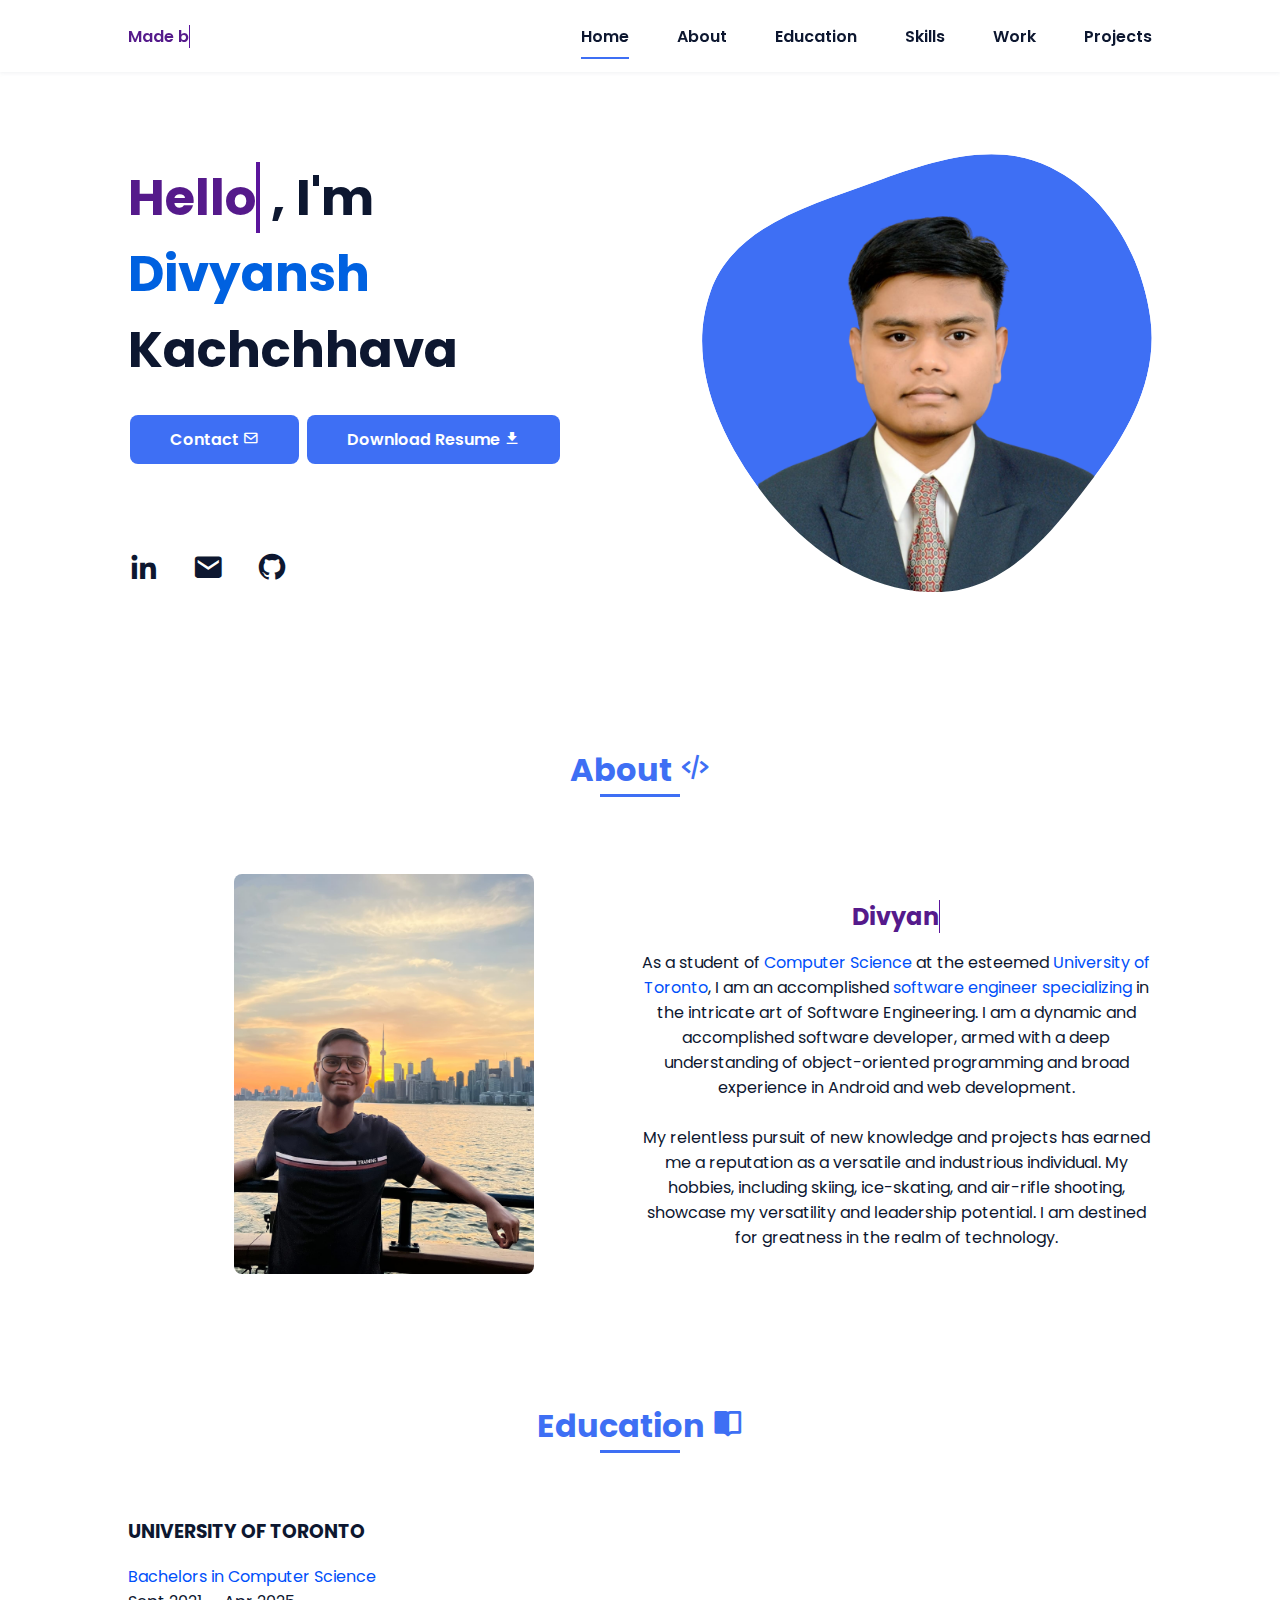
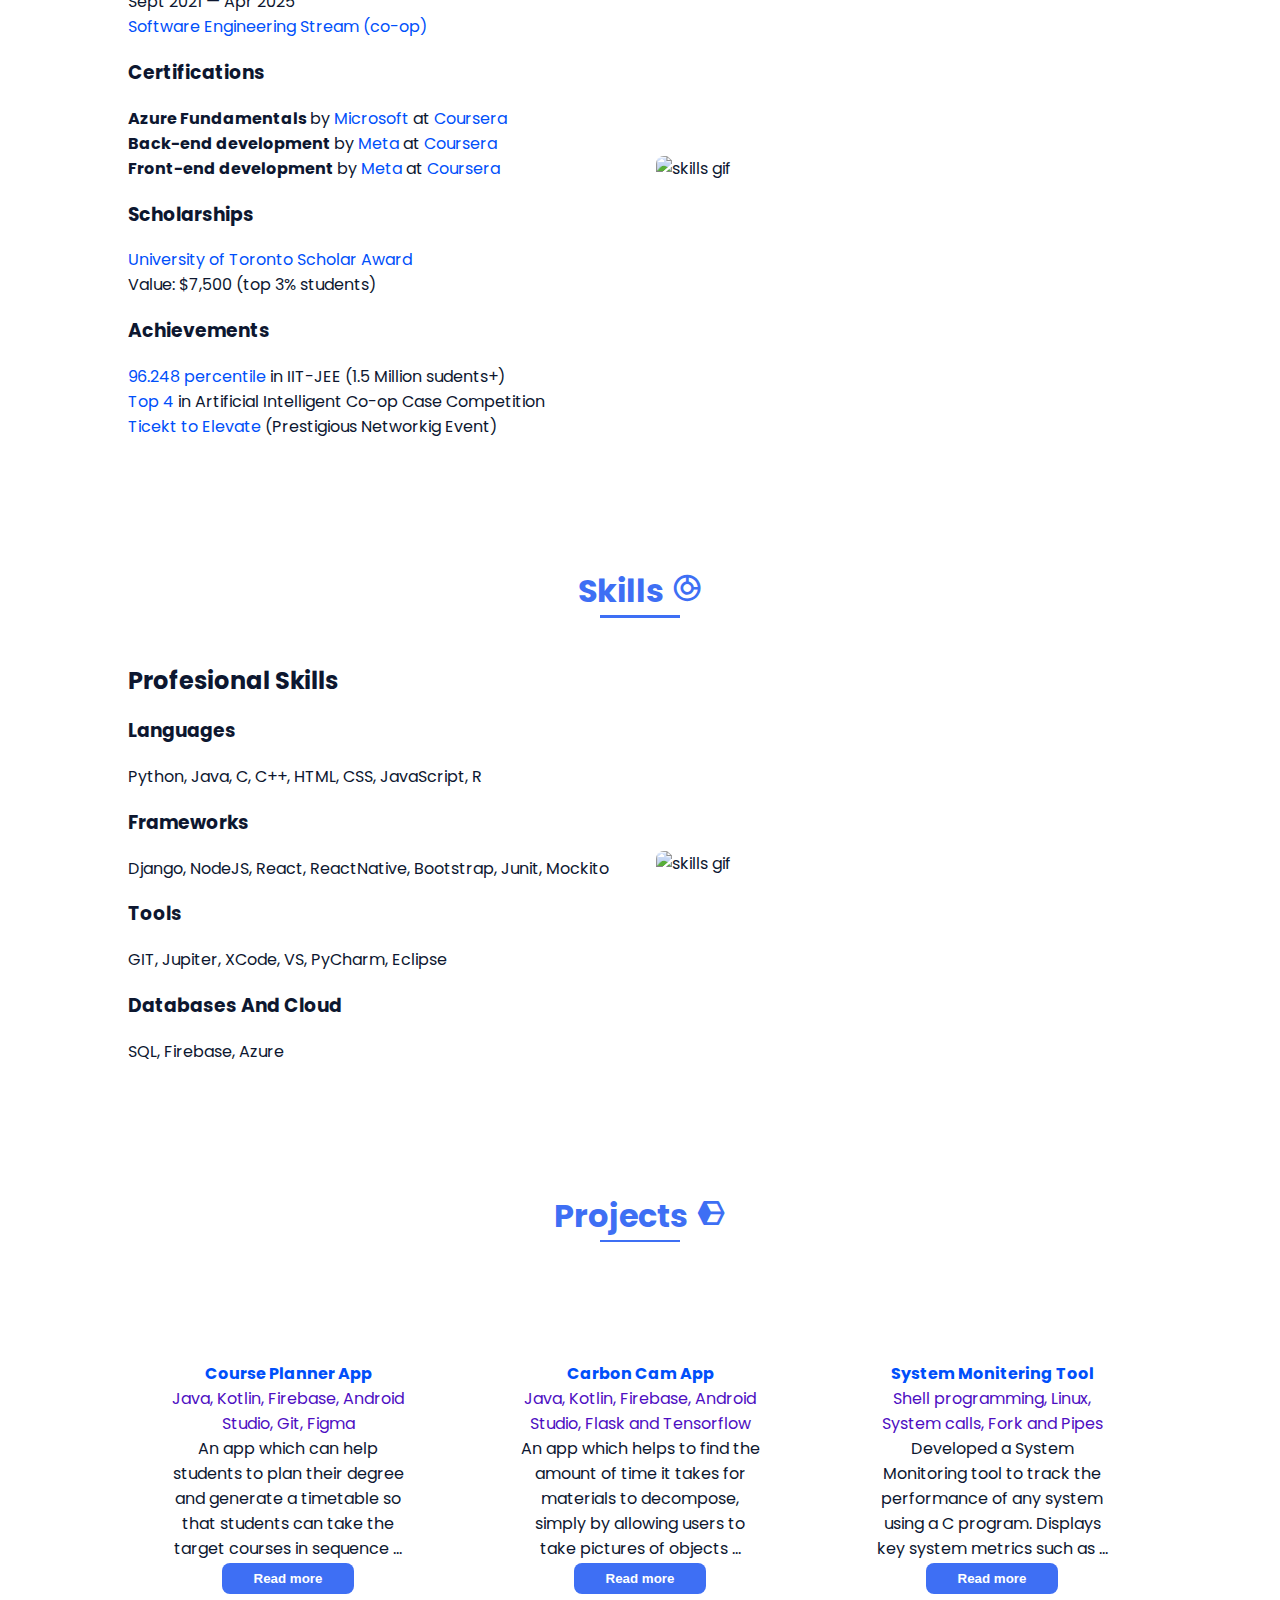
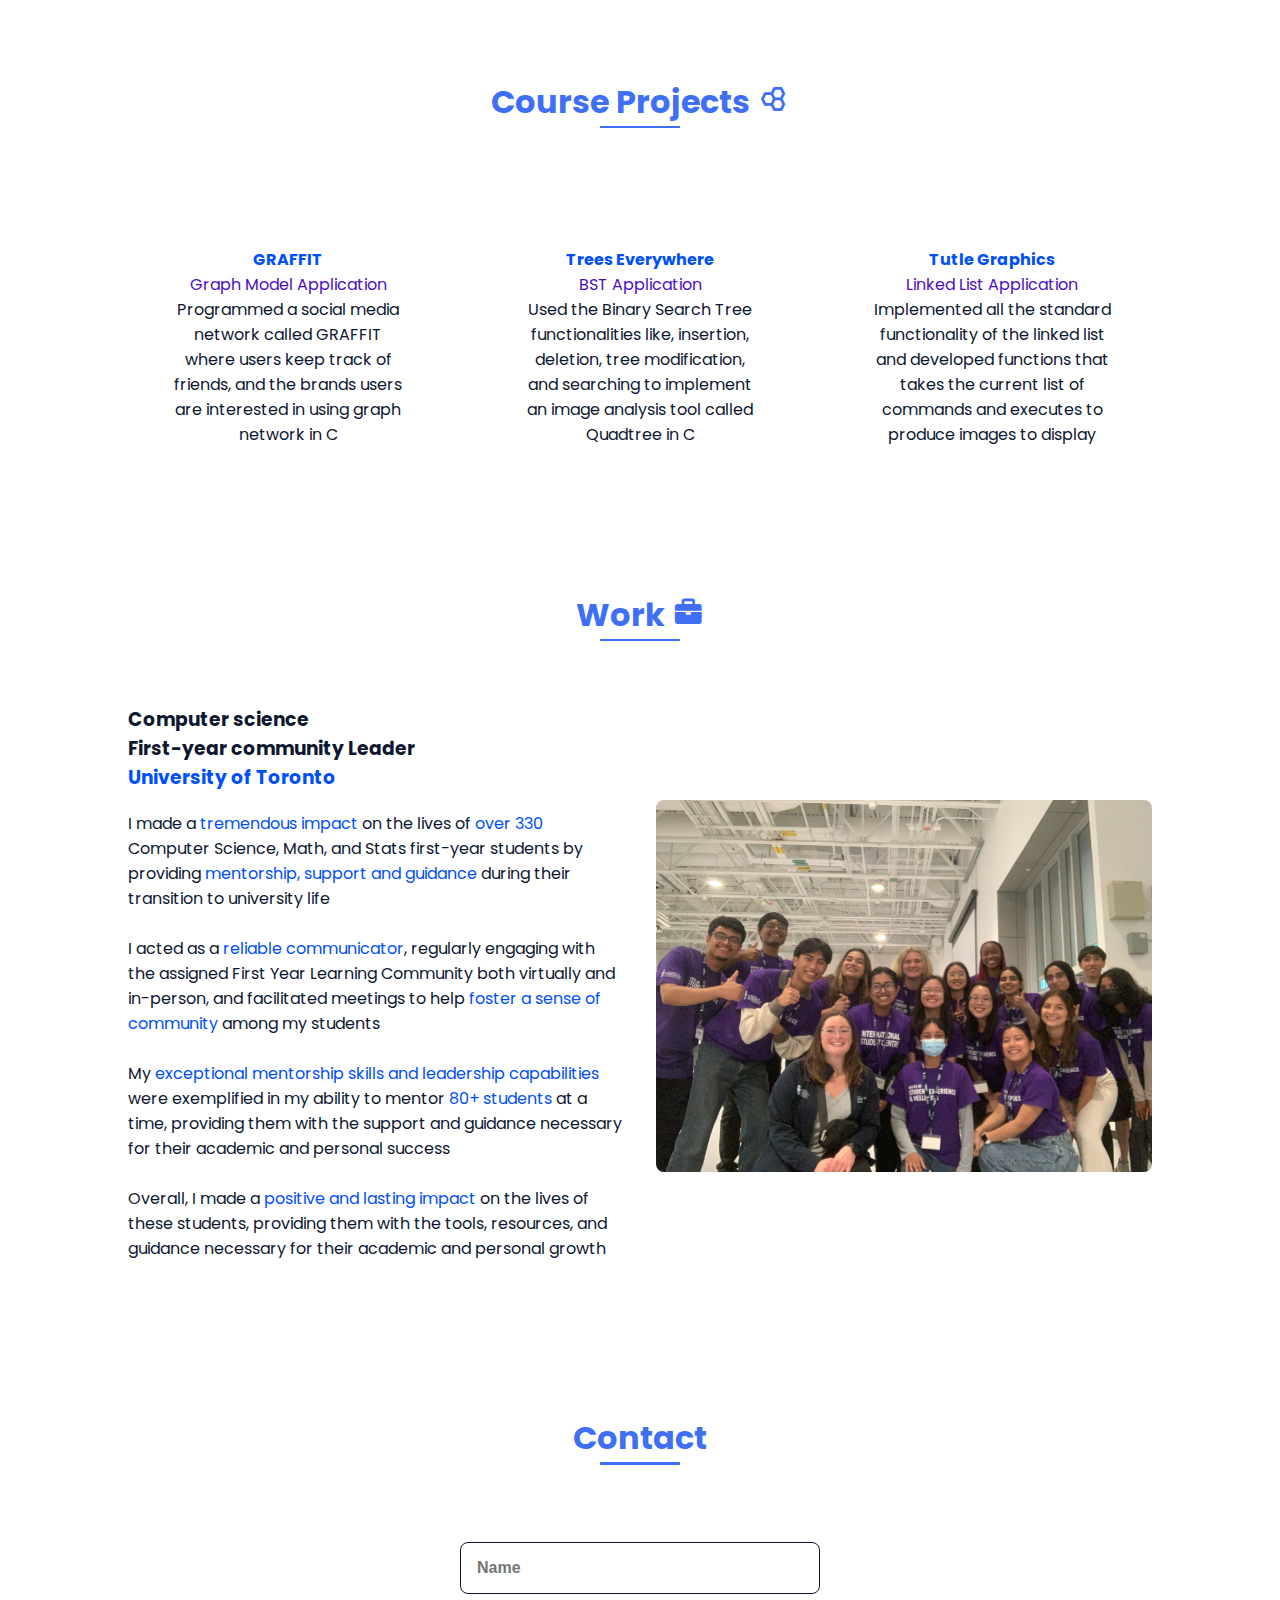
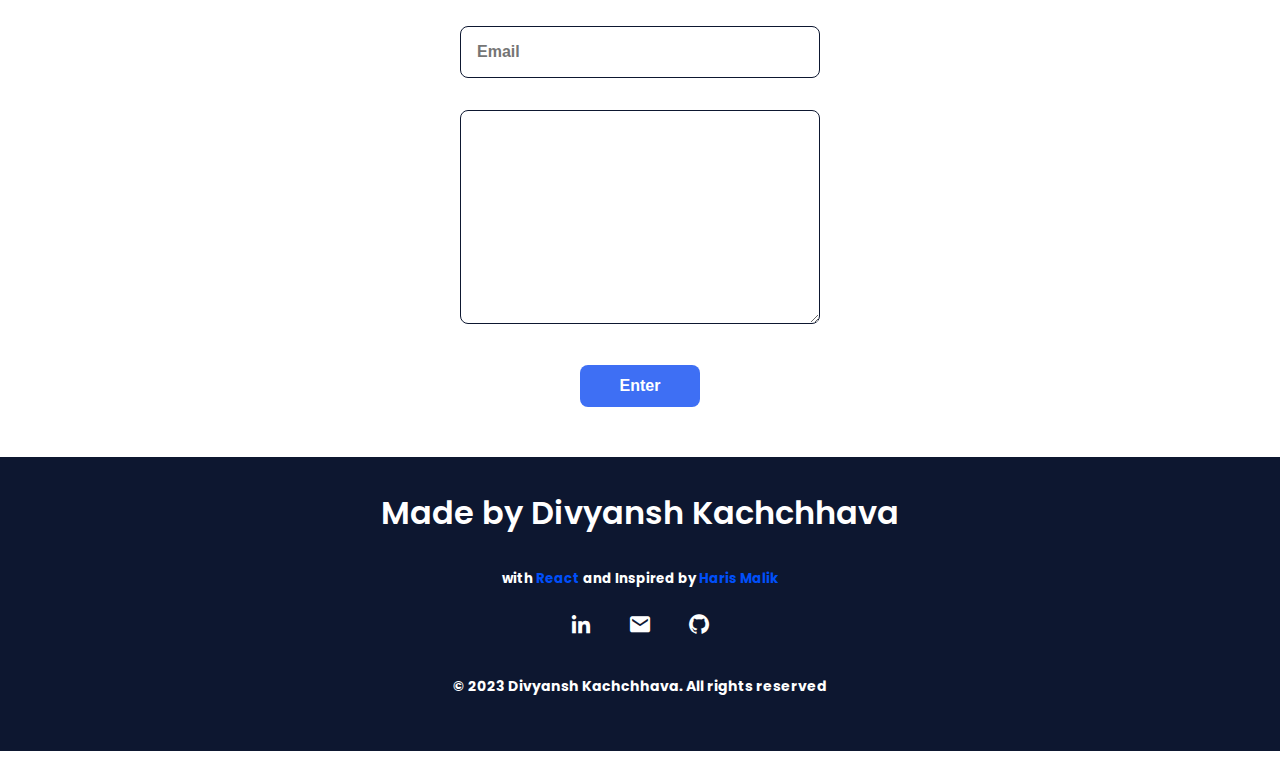
==== index.html @ eb9bba95 "Update index.html" ====
<!DOCTYPE html>
<html lang="en">
    <head>
        <meta charset="UTF-8" />
        <meta http-equiv="X-UA-Compatible" content="IE=edge" />
        <meta name="viewport" content="width=device-width, initial-scale=1.0" />
        <link rel="preconnect" href="https://fonts.googleapis.com" />
        <link rel="preconnect" href="https://fonts.gstatic.com" crossorigin />
        <link
          href="https://fonts.googleapis.com/css2?family=Montserrat:wght@400;500;700&display=swap"
          rel="stylesheet"
        />
        <link
          href="https://fonts.googleapis.com/icon?family=Material+Icons+Outlined"
          rel="stylesheet"
        />
        <link rel="stylesheet" href="styles.css" />
        <meta charset="UTF-8">
        <meta name="viewport" content="width=device-width, initial-scale=1.0">  
<meta name="google-site-verification" content="Zgz1DmTrs1IOOEhE-kTmO4uCo3UQhWrQ1SkuO1Co_4o" />
        <link rel="stylesheet" href="assets/css/styles.css">

        <!-- =====BOX ICONS===== -->
        <link href='https://cdn.jsdelivr.net/npm/boxicons@2.0.5/css/boxicons.min.css' rel='stylesheet'>
<link rel="apple-touch-icon" sizes="180x180" href="apple-touch-icon.png">
<link rel="icon" type="image/png" sizes="32x32" href="favicon-32x32.png">
<link rel="icon" type="image/png" sizes="16x16" href="favicon-16x16.png">
<link rel="manifest" href="site.webmanifest">
        <title>Divyansh Kachchhava</title>
    
    </head>
    <body>
        <!--===== HEADER =====-->
        <!--===== HEADER =====-->
        <header class="l-header">
            <nav class="nav bd-grid">
                
                
                <div>
                    <a href="#" class="nav__logo"><a href="" class="typewrite" data-period="1000" data-type='["Made by Divyansh Kachchhava"]'>    
                        <span class="wrap"></span>
                          </a></a>
                    
                </div>
                
                <div class="nav__menu" id="nav-menu">
                    <ul class="nav__list">
                        <li class="nav__item"><a href="#home" class="nav__link active">Home</a></li>
                        <li class="nav__item"><a href="#about" class="nav__link">About</a></li>
                        <li class="nav__item"><a href="#education" class="nav__link">Education</a></li>
                        <li class="nav__item"><a href="#skills." class="nav__link">Skills</a></li>
                        <li class="nav__item"><a href="#work" class="nav__link">Work</a></li>
                        <li class="nav__item"><a href="#projects" class="nav__link">Projects</a></li>
                        
                    </ul>
                </div>

                <div class="nav__toggle" id="nav-toggle">
                    <i class='bx bx-menu'></i>
                </div>
            </nav>

        </header>

        <main class="l-main">
            <!--===== HOME =====-->
            <section class="home bd-grid" id="home">
                <div class="home__data">
                
                    <h2 class="home__title">
                        
                            <a href="" class="typewrite" data-period="1000" data-type='[ "Hello", "Namaste!", "Bonjour!", "Hola!","Nǐn hǎo!", "Konnichiwa!", "Hallo!","Annyeong!"]'>
                              <span class="wrap"></span>
                            </a>
                           , I'm <span class="home__title-color"><br>Divyansh</span><br>Kachchhava</h2><br>
                           <!-- <h1 class="home__title"><a href="" class="typewrite" data-period="500" data-type='["Software Engineer", "Software Developer", "Front-end Developer", "Back-end Developer", "Full-Stack Engineer"]'>
                            <span class="wrap"></span><br>
                          </a></h1><br> -->
                    <a href="#contact"class="button">Contact <i class='bx bx-envelope'></i></a>
                    <a href="DivyanshKachchhava.pdf" target="_blank"class="button">Download Resume <i class='bx bxs-download'></i></a>

                </div>
                  
                <div class="home__social">
                    <a href="https://www.linkedin.com/in/divyansh-kachchhava-09b265228/" class="home__social-icon"><i class='bx bxl-linkedin'></i></a>
                    <a href="mailto:divyansh.kachchhava@mail.utoronto.ca"class="home__social-icon"><i class='bx bxs-envelope'></i></a>
                    <a href="https://github.com/Divyanshuoft" class="home__social-icon"><i class='bx bxl-github' ></i></a>
                    <!-- <a href="https://github.com/Divyanshuoft" class="home__social-icon"><i class='bx bxl-github' ></i></a> -->
                </div>

                <div class="home__img">
                    <svg class="home__blob" viewBox="0 0 479 467" xmlns="http://www.w3.org/2000/svg" xmlns:xlink="http://www.w3.org/1999/xlink">
                        <mask id="mask0" mask-type="alpha">
                            <path d="M9.19024 145.964C34.0253 76.5814 114.865 54.7299 184.111 29.4823C245.804 6.98884 311.86 -14.9503 370.735 14.143C431.207 44.026 467.948 107.508 477.191 174.311C485.897 237.229 454.931 294.377 416.506 344.954C373.74 401.245 326.068 462.801 255.442 466.189C179.416 469.835 111.552 422.137 65.1576 361.805C17.4835 299.81 -17.1617 219.583 9.19024 145.964Z"/>
                        </mask>
                        <g mask="url(#mask0)">
                            <path d="M9.19024 145.964C34.0253 76.5814 114.865 54.7299 184.111 29.4823C245.804 6.98884 311.86 -14.9503 370.735 14.143C431.207 44.026 467.948 107.508 477.191 174.311C485.897 237.229 454.931 294.377 416.506 344.954C373.74 401.245 326.068 462.801 255.442 466.189C179.416 469.835 111.552 422.137 65.1576 361.805C17.4835 299.81 -17.1617 219.583 9.19024 145.964Z"/>
                            <image class="home__blob-img" x="60" y="20" href="assets/img/prof2.png"/>
                        </g>
                    </svg>
                </div>
            </section>
            <!--===== ABOUT =====-->
            
            <section class="about section " id="about">

                <h2 class="section-title">About <i class='bx bx-code-alt'></i></h2>

                <div class="about__container bd-grid">
                    <div class="about__img">
                        <img src="assets/img/profile_backgorund.jpg" alt="" class="img_new">
                    </div>
                    
                    <div>
                        <!-- <h2 class="about__subtitle"><a href="" class="typewrite" data-period="1000" data-type='[ "print(Divyansh Kachchhava)", "printf("%s", "Divyansh kachchhava");", "System.out.printf("%s", "Divyansh Kachchhava");", "console.log("Divyansh Kachchhava")", "Konnichiwa!", "Hallo!","Annyeong!"]'> -->
                            <h2 class="about__subtitle"><a href="" class="typewrite" data-period="500" data-type='["Divyansh Kachchhava"]'>    
                        <span class="wrap"></span>
                          </a><br></h2>
                        <p class="about__text">As a student of <span class="col">Computer Science </span> at the esteemed <span class="col">University of Toronto</span>, I am an accomplished <span class="col">software engineer specializing</span> in the intricate art of Software Engineering. I am a dynamic and accomplished software developer, armed with a deep understanding of object-oriented programming and broad experience in Android and web development.<br><br> My relentless pursuit of new knowledge and projects has earned me a reputation as a versatile and industrious individual. My hobbies, including skiing, ice-skating, and air-rifle shooting, showcase my versatility and leadership potential. I am destined for greatness in the realm of technology.
                            <!-- Click here to contact me using my contact form. -->
                            </p>           
                    </div>                                   
                </div>
            </section>

            <section class="skills section"  id="education">
                <h2 class="section-title">Education <i class='bx bxs-book-open'></i></h2>
                <div class="skills__container bd-grid">          
                    <div>
                        
                        <div class="skills__data" id="skills">
                            <h3>UNIVERSITY OF TORONTO
                            </h3>
                            <p><span class="col">Bachelors in Computer Science </span>
                                <br>Sept 2021 — Apr 2025<br><span class="col">Software Engineering Stream (co-op)</span>                            
                            </p>

                            <h3>Certifications
                            </h3>
                            <b>Azure Fundamentals
                                
                            </b>by <span class="col"> Microsoft</span> at<span class="col"> Coursera</span> 
                            <p>
                                       
                            </p>
                            <b>Back-end development
                                
                                
                            </b>by <span class="col"> Meta</span> at <span class="col"> Coursera</span> 
                            <p>
                                  
                            </p>
                            <b>Front-end development
                                
                            </b>                                by<span class="col"> Meta</span> at <span class="col"> Coursera</span>   

                            <p>

                            </p>

                            <h3>Scholarships</h3>
                            <p><span class="col">University of Toronto Scholar Award</span>
                                <br>Value: $7,500 (top 3% students)
                            </p>
                            <h3>Achievements</h3>
                            <span class="col">96.248 percentile</span> in IIT-JEE (1.5 Million sudents+)<br>
                            <span class="col">Top 4</span> in Artificial Intelligent Co-op Case Competition<br>
                            <span class="col">Ticekt to Elevate</span> (Prestigious Networkig Event)
                        </div>
                </div>
                <div>              
                    <img src = "https://thumbs.gfycat.com/PitifulMatureBobwhite-size_restricted.gif"  alt="skills gif" class="skills__img">
                    <!-- <img src="assets/img/work.jpg" alt="work photo" class="skills__img"> -->
                </div>
            </section>

            <!--===== SKILLS =====-->
            <!-- <br><br><br><br>
            <br><br><br><br> -->

            <section class="skills section" id="skills.">
                <!-- <br><br><br><br> -->
                <h2 class="section-title">Skills <i class='bx bx-doughnut-chart'></i></h2>

                <div class="skills__container bd-grid">          
                    <div>
                        <h2 class="skills__subtitle">Profesional Skills</h2>
                        <!-- <p class="skills__text"></p> -->

                        <div class="skills__data" id="skills">
                            <h3>Languages</h3>
                            <ul>
                                Python, Java, C, C++, HTML, CSS, JavaScript, R
                            </ul>
                            <h3>Frameworks</h3>
                            <ul>
                                Django, NodeJS, React, ReactNative, Bootstrap, Junit, Mockito
                            </ul>
                            <h3>Tools</h3>
                            <ul>
                                GIT, Jupiter, XCode, VS, PyCharm, Eclipse
                            </ul>
                            <h3>Databases And Cloud</h3>
                            <ul>
                                SQL, Firebase, Azure
                            </ul>
                        </div>
                        <!-- <div class="skills__data">
                            <div class="skills__names">
                                <i class='bx bxl-html5 skills__icon'></i>
                                <span class="skills__name">HTML5</span>
                            </div>
                            <div class="skills__bar skills__html">

                            </div>
                            <div>
                                <span class="skills__percentage">95%</span>
                            </div>
                        </div>
                        <div class="skills__data">
                            <div class="skills__names">
                                <i class='bx bxl-css3 skills__icon'></i>
                                <span class="skills__name">CSS3</span>
                            </div>
                            <div class="skills__bar skills__css">
                                
                            </div>
                            <div>
                                <span class="skills__percentage">85%</span>
                            </div>
                        </div>
                        <div class="skills__data">
                            <div class="skills__names">
                                <i class='bx bxl-javascript skills__icon' ></i>
                                <span class="skills__name">JAVASCRIPT</span>
                            </div>
                            <div class="skills__bar skills__js">
                                
                            </div>
                            <div>
                                <span class="skills__percentage">65%</span>
                            </div>
                        </div>
                        <div class="skills__data">
                            <div class="skills__names">
                                <i class='bx bxs-paint skills__icon'></i>
                                <span class="skills__name">UX/UI</span>
                            </div>
                            <div class="skills__bar skills__ux">
                                
                            </div>
                            <div>
                                <span class="skills__percentage">85%</span>
                            </div>
                        </div>
                    </div> -->
                </div>
                <div>              
                    <img src = "https://miro.medium.com/max/1400/1*zlmwtg3fog11YXcU_rvfWA.gif"  alt="skills gif" class="skills__img">
                </div>
            </section>

            <!--===== WORK =====-->
                        <!--===== WORK =====-->
                        <section class="work section" id="Projects">
                            <h2 class="section-title">Projects <i class='bx bxs-cube-alt' ></i></h2>
            
                            <div class="work__container bd-grid">
                                <figure>
                                    <a href="#projects" >
                                        <img src="https://cdn.dribbble.com/users/2508569/screenshots/6251877/co.gif" alt="" class="work__img"></a>
                                    <figcaption>
                                        <br>
                                        <b><span class="col">Course Planner App</span></b><br>
                                        
                                        <span class="col2">Java, Kotlin, Firebase, Android Studio, Git, Figma</span>
                                        <p>
                                            An app which can help students to plan their degree and generate a timetable so that students can take the target courses in sequence
<span id="dots">...</span><span id="more"> Pioneered and lead a team of 5 developers to make an app using Java/Kotlin which can help students to plan their
    degree and generate a timetable so that students can finish their degree as early as possible
    <br>Efficiently utilized Firebase to keep track of 100k+ courses and 100k+ users information and performed unit testing
    using Mockito and Junit after refactoring code in MVP pattern
    <br>As a Scrum Master, I was responsible for managing team of 5 developers in the Agile development and efficiently
    utilized GitHub data to show collaboration. Received 100% contribution marks for the project</span></p>

                                            <button onclick="myFunction()" class = "b" id="myBtn">Read more</button>
                                    </figcaption>
                                  </figure>
                                  <figure>
                                    <a href="#projects">
                                        <img src="https://cdn.dribbble.com/users/1209414/screenshots/4468735/earth.gif" alt="" class="work__img">
                                    </a>

                                        <figcaption>
                                            <br>
                                        <b><span class="col">Carbon Cam App</span></b>
                                        <br><span class="col2">Java, Kotlin, Firebase, Android Studio, Flask and Tensorflow</span>
                                        <p>An app which helps to find the amount of time it takes for materials to decompose, simply by allowing users to take pictures of objects
<span id="dots2">...</span><span id="more2"> An app made using Java/Kotlin which helps to find the amount of time it takes for materials to decompose and
    perform back-tracking and forward-tracking, simply by allowing users to take pictures of objects
    <br>Utilized a SVC model to train the ML algorithm for comparing 700+ objects/images and hosted trained model
    with Flask onto the cloud using Heroku Integrated an API with postman
    <br>Allowed for 95%-98% transfer of information between an android application and the cloud server. The app make
    use of Machine Learning and Neural Network</span></p>

                                            <button onclick="myFunction2()" class = "b" id="myBtn2">Read more</button>
                                    </figcaption>
                                        </figcaption>

                                    <!-- <figcaption> Your text </figcaption> -->
                                  </figure>
                                  <figure>
                                    <a href="#projects">
                                        <img src="https://cdn.dribbble.com/users/43762/screenshots/1193020/line-graph-dribbbble.gif" alt="" class="work__img"></a>
                                    <figcaption>
                                        <br>
                                        <b><span class="col">System Monitering Tool</span></b>
                                        <br><span class="col2">Shell programming, Linux, System calls, Fork and Pipes</span>
                                        <p>Developed a System Monitoring tool to track the performance of any system using a C program. Displays key
                                            system metrics such as
                                            <span id="dots3">...</span><span id="more3"><br> memory usage, CPU usage, physical and virtual memory, user and session information. Includes reporting features such as data visualization, custom reports, performance data, and risk analysis.
                                                Provides security features such as access control, antivirus and malware management, data backup and recovery
                                                <br>Enables data-driven insights for better decision-making and helps plan for IT upgrades. Offers multi-device and
                                                server monitoring, network monitoring, and remote monitoring with alerts</span></p>
                                            
                                                                                        <button onclick="myFunction3()" class = "b" id="myBtn3">Read more</button>
                                    </figcaption>
                                  </figure>
                            </div>
                            <br><Br>
                            <h2 class="section-title">Course Projects <i class='bx bx-hive'></i></h2>
            
                            <div class="work__container bd-grid">
                                <figure>
                                    <a href="#projects" >
                                        <img src="https://media0.giphy.com/media/QpVUMRUJGokfqXyfa1/giphy.gif" alt="" class="work__img"></a>
                                    <figcaption>
                                        <br>
                                        <b><span class="col">GRAFFIT</span></b>
                                        <br><span class="col2">Graph Model Application</span>
                                        <p>Programmed a social media network called GRAFFIT where users keep track of friends, and the brands users are interested in using graph network in C</p>
                                    </figcaption>
                                  </figure>
                                  <figure>
                                    <a href="#projects">
                                        <img src="https://64.media.tumblr.com/c9eecfcbb347c45596ce28d59334431b/tumblr_o7vs1zNO341runoqyo10_540.gif" alt="" class="work__img">
                                    </a>

                                        <figcaption>
                                            <br>
                                        <b><span class="col">Trees Everywhere</span></b>
                                        <br><span class="col2">BST Application</span>

                                        <p>Used the Binary Search Tree functionalities like, insertion, deletion, tree modification, and searching to implement an image analysis tool called Quadtree in C</p>
                                    <!-- </figcaption> -->
                                        </figcaption>

                                    <!-- <figcaption> Your text </figcaption> -->
                                  </figure>
                                  <figure>
                                    <a href="#projects">
                                        <img src="https://thumbs.gfycat.com/AcceptableFriendlyBabirusa-size_restricted.gif" alt="" class="work__img"></a>
                                    <figcaption>
                                        <br>
                                        <b><span class="col">Tutle Graphics</span></b>
                                        <br><span class="col2">Linked List Application</span>
                                        <p>Implemented all the standard functionality of the linked list and developed functions that takes the current list of commands and executes to produce images to display</p>
                                    </figcaption>
                                  </figure>
                            </div>
                        </section>

            <section class="skills section"  id="work">
                <h2 class="section-title">Work <i class='bx bxs-briefcase'></i></h2>
                <div class="skills__container bd-grid">          
                    <div>
                        <div class="skills__data" id="skills">
                            <h3>Computer science<br>
                                First-year community Leader<br>
                                <span class="col">University of Toronto</span>
                            </h3>
                            
                            <p>
                                I made a <span class="col">tremendous impact</span> on the lives of<span class="col"> over 330</span> Computer Science, Math, and Stats first-year students by
                                    providing <span class="col">mentorship, support and guidance</span> during their transition to university life
                            <p>
                            <!-- <ul> --><br>
                                I acted as a <span class="col">reliable communicator</span>, regularly engaging with the assigned First Year Learning Community both
                            virtually and in-person, and facilitated meetings to help <span class="col">foster a sense of community</span> among my students
                            </p><br>
                            <p>
                                My <span class="col">exceptional mentorship skills and leadership capabilities</span> were exemplified in my ability to mentor <span class="col">80+ students</span>
                            at a time, providing them with the support and guidance necessary for their academic and personal success
                            </p><br>
                            <p>
                                Overall, I made a <span class="col">positive and lasting impact</span> on the lives of these students, providing them with the tools,
                            resources, and guidance necessary for their academic and personal growth
                            </p><br>
                        </div>
                </div>
                <div>              
                    <!-- <img src = "https://agencypartner.com/wp-content/uploads/2022/05/91382-web-development.gif"  alt="skills gif" class="skills__img"> -->
                    <img src= 'assets\img\work.jpg' alt="work photo" class="skills__img">
                </div>
            </section>

            <!--===== WORK =====-->
            <!--===== CONTACT =====-->
            <section class="contact section" id="contact">
                <h2 class="section-title">Contact</h2>

                <div class="contact__container bd-grid">
                    <form action="mailto:divyansh.kachchhava@mail.utoronto.ca" method="post" enctype="text/plain" class="contact__form" >
                        <input type="text" placeholder="Name" class="contact__input">
                        <input type="mail" placeholder="Email" class="contact__input">
                        <textarea name="" id="" cols="0" rows="10" class="contact__input"></textarea>
                        <input type="submit" value="Enter" class="contact__button button">
                    </form>
                </div>

            </section>
<!-- 
            <div class="footer__social">
                <a href="mail" class="footer__icon"><i class='bx bxl-facebook' ></i></a>
                <a href="github" class="footer__icon"><i class='bx bxl-instagram' ></i></a>
                <a href="email" class="footer__icon"><i class='bx bxl-twitter' ></i></a>
            </div>
            <p class="footer__copy">&#169; Divyansh Kachchhava</p> -->
        </main>

        <!--===== FOOTER =====-->
        <footer class="footer">
            <p class="footer__title">Made by Divyansh Kachchhava<h5>with <span class="col">React</span> and Inspired by <a href="https://harismalik-1.github.io/Personal-Website/"><span class="col">Haris Malik</span></a</h5></p><br>
            <div class="footer__social">
                <a href="https://www.linkedin.com/in/divyansh-kachchhava-09b265228/" class="footer__icon"><i class='bx bxl-linkedin'></i></a>
                <a href="mailto:divyansh.kachchhava@mail.utoronto.ca" class="footer__icon"><i class='bx bxs-envelope'></i></a>
                <a href="https://github.com/Divyanshuoft" class="footer__icon"><i class='bx bxl-github' ></i></a>
            </div>
            <p class="footer__copy">&#169; 2023 Divyansh Kachchhava. All rights reserved</p>
        </footer>


        <!--===== SCROLL REVEAL =====-->
        <script src="https://unpkg.com/scrollreveal"></script>

        <!--===== MAIN JS =====-->
        <script src="assets/js/main.js"></script>
    </body>
</html>
---- assets/css/styles.css ----
/*===== GOOGLE FONTS =====*/
@import url("https://fonts.googleapis.com/css2?family=Poppins:wght@400;600;700&display=swap");
/*===== VARIABLES CSS =====*/
html{
  /* background-image: url('https://cutewallpaper.org/cdn-cgi/mirage/dd19f2d06ebc24f541f142b37b4289ffa7de722a7607e39984c5c6dd4ce8defd/1280/21/white-background-gif/Abstract-Grey-DNA-Molecular-Structure-Animated-Background-.gif'); */
  background-position: center;
  /* background-repeat: no-repeat; */
  background-size: contain;
}
.new0{
  text-align: center;
}
:root {
  --header-height: 3rem;
  --font-semi: 600;
  /*===== Colores =====*/
  /*Purple 260 - Red 355 - Blue 224 - Pink 340*/
  /* HSL color mode */
  --hue-color: 224;
  --first-color: hsl(var(--hue-color), 89%, 60%);
  --second-color: hsl(var(--hue-color), 56%, 12%);
  /*===== Fuente y tipografia =====*/
  --body-font: 'Poppins', sans-serif;
  --big-font-size: 2rem;
  --h2-font-size: 1.25rem;
  --normal-font-size: .938rem;
  --smaller-font-size: .75rem;
  /*===== Margenes =====*/
  --mb-2: 1rem;
  --mb-4: 2rem;
  --mb-5: 2.5rem;
  --mb-6: 3rem;
  /*===== z index =====*/
  --z-back: -10;
  --z-fixed: 100;
}

#home{
  /* background-image: url('https://cutewallpaper.org/cdn-cgi/mirage/dd19f2d06ebc24f541f142b37b4289ffa7de722a7607e39984c5c6dd4ce8defd/1280/21/white-background-gif/Abstract-Grey-DNA-Molecular-Structure-Animated-Background-.gif'); */
  /* background-color: #000000; */
  background-image: "profile_backgorund.jpg";
  background-position: center;
  background-repeat: no-repeat;
  background-size:contain;
}
@media screen and (min-width: 968px) {
  :root {
    --big-font-size: 3.5rem;
    --h2-font-size: 2rem;
    --normal-font-size: 1rem;
    --smaller-font-size: .875rem;
  }
}

/*===== BASE =====*/
*, ::before, ::after {
  box-sizing: border-box;
}

html {
  scroll-behavior: smooth;
}

body {
  margin: var(--header-height) 0 0 0;
  font-family: var(--body-font);
  font-size: var(--normal-font-size);
  color: var(--second-color);
}

.dark-mode {
  background-color: black;
  color: white;
}

h1, h2, p {
  margin: 0;
}

.img_new:hover{
  opacity: 95%;
  /* border-color: black; */
  border: 1px solid rgb(0, 0, 0)
  /* border-radius: 50%; */
}

ul {
  margin: 0;
  padding: 0;
  list-style: none;
}

a {
  text-decoration: none;
}

img {
  max-width: 100%;
  height: auto;
  display: block;
}

/*===== CLASS CSS ===== */
.section-title {
  position: relative;
  font-size: var(--h2-font-size);
  color: var(--first-color);
  margin-top: var(--mb-2);
  margin-bottom: var(--mb-4);
  text-align: center;
}

.section-title::after {
  position: absolute;
  content: '';
  width: 64px;
  height: 0.18rem;
  left: 0;
  right: 0;
  margin: auto;
  top: 2rem;
  background-color: var(--first-color);
}

.typewriter {
  /* background-color:#ce3635; */
  text-align: center;
  /* color: rgb(91, 21, 156); */
  padding-top:10em;
}

/* * { color:rgb(146, 0, 0); text-decoration: none;} */

/* .section-title:hover{
  color: black;
  text-shadow: 1px 1px rgb(0, 0, 0);
  /* position:; */
/* } */

.section {
  padding-top: 3rem;
  padding-bottom: 2rem;
}

/*===== LAYOUT =====*/
.bd-grid {
  max-width: 1024px;
  /* margin-top: -50px; */
  display: grid;
  margin-left: var(--mb-2);
  margin-right: var(--mb-2);
}

.l-header {
  width: 100%;
  position: fixed;
  top: 0;
  left: 0;
  z-index: var(--z-fixed);
  background-color: #fff;
  box-shadow: 0 1px 4px rgba(146, 161, 176, 0.15);
}

/*===== NAV =====*/
.nav {
  height: var(--header-height);
  display: flex;
  justify-content: space-between;
  align-items: center;
  font-weight: var(--font-semi);
}
html{
  font-family:'Franklin Gothic Medium', 'Arial Narrow', Arial, sans-serif;
  /* font-weight: 200; */
}
@media screen and (max-width: 767px) {
  .nav__menu {
    position: fixed;
    top: var(--header-height);
    right: -100%;
    width: 80%;
    height: 100%;
    padding: 2rem;
    background-color: var(--second-color);
    transition: .3s;
  }
}
.col{
 color: rgb(0, 79, 250)  ;}
 .col2{
  color: rgb(77, 14, 194)  ;}
/* .home__title :hover{
color:rgb(0, 0, 0);
/* text-decoration: solid; */
/* text-shadow: rgb(255, 255, 255);
} */ */
.nav__item {
  margin-bottom: var(--mb-4);
}

.nav__link {
  position: relative;
  color: #fff;
}

.nav__link:hover {
  position: relative;
}

.nav__link:hover::after {
  position: absolute;
  content: '';
  width: 100%;
  height: 0.18rem;
  left: 0;
  top: 2rem;
  background-color: var(--first-color);
}

.nav__logo {
  color: var(--second-color);
}

.nav__toggle {
  color: var(--second-color);
  font-size: 1.5rem;
  cursor: pointer;
}

/*Active menu*/
.active::after {
  position: absolute;
  content: '';
  width: 100%;
  height: 0.18rem;
  left: 0;
  top: 2rem;
  background-color: var(--first-color);
}

/*=== Show menu ===*/
.show {
  right: 0;
}

/*===== HOME =====*/
.home {
  /* margin-top: -50px; */
  position: relative;
  row-gap: 5rem;
  padding: 4rem 0 5rem;
}

.nav__logo{
  color:rgb(0, 97, 224)
}

.home__data {
  align-self: center;
}

.home__title {
  /* padding-top: 50px; */
  font-size: 50px;
  /* margin-bottom: var(--mb-5); */
}

.home__title-color {
  color:rgb(0, 97, 224)
  /* size: ; */
  /* text-align: right; */
}

.home__social {
  display: flex;
  flex-direction: column;
}

.home__social-icon {
  width: max-content;
  margin-bottom: 2px;
  font-size: 2rem;
  color: var(--second-color);
}

.home__social-icon:hover {
  color: var(--first-color);
}
.home__img {
  position: absolute;
  right: 0;
  bottom: 0;
  width: 260px;
}

.home__blob {
  fill: var(--first-color);
  /* margin-bottom: auto;
  margin-top: auto;
  padding-top: auto;
  padding-bottom: auto; */

  /* width: 60px; */
}

.home__blob-img {
  width: 360px;
  /* padding-bottom:200px; */
  /* margin-bottom: auto; */
  margin-top: auto;

}

/* .home__img :hover {
  opacity: 50;
} */

.home__blob {
  fill: var(--first-color);
  /* margin-bottom: 300px; 
    margin-bottom: auto;
    margin-top: auto; */
}
/* .home__img {
  position: absolute;
  right: -120px;
  width: 360px;
}

.home__blob {
  fill: var(--first-color);
}

.home__blob-img {
  width: 400px;
  /* height: 900px; */
  /* padding-bottom: 100px;
  margin-bottom: 400px; */
  /* margin-right: 100px; */
  /* bottom */
/* } */

#more {display: none;}
#more2 {display: none;}
#more3 {display: none;}


.b{
  background-color: var(--first-color);
  color: #fff;
  /* font-weight: var(--font-semi); */
  border-radius: .5rem;
  border-color: #fff;
  border: none;
  display: inline-block;
  background-color: var(--first-color);
  color: #fff;
  padding: .5rem 2rem;
  margin: 2px;
  /* box-shadow: 10px; */
  font-weight: var(--font-semi);
  border-radius: .5rem;
  transition: .3s;
  /* transition: .3s; */
  /* margin: 2px; */
}
/*BUTTONS*/
.button {
  display: inline-block;
  background-color: var(--first-color);
  color: #fff;
  padding: .75rem 2.5rem;
  margin: 2px;
  /* box-shadow: 10px; */
  font-weight: var(--font-semi);
  border-radius: .5rem;
  transition: .3s;
}

.x{
  display: inline-block;
  background-color: rgb(0, 0, 0);
  color: rgb(255, 255, 255);
  padding: .5rem .75rem;
  /* margin: 2px; */
  /* box-shadow: 10px; */
  /* font-weight: var(--font-semi); */
  border-radius: .5rem;
  transition: .3s;
}

/* .home div
{
    text-align: center;
    font-size: 30px;
    color: white;
    padding: 10px;
    display: flex;
    align-items: center;
    justify-content: center;
    height: 150px;
    width:98%;
} */

.button:hover {
  box-shadow: 0px 10px 36px rgba(0, 0, 0, 0.15);
  background-color: black;
}

/* ===== ABOUT =====*/
.about__container {
  row-gap: 2rem;
  text-align: center;
}

.about__subtitle {
  margin-bottom: var(--mb-2);
  text-align: center;
}

.about__img {
  justify-self: center;
}

.about__text{
  text-align: center;
}

#new4{
  text-align: center;
}
#education{
  text-align: center;
}

.about__img img {
  width: 200px;
  border-radius: .5rem;
}

/* ===== SKILLS =====*/
.skills__container {
  row-gap: 2rem;
  text-align: center;
}

.skills__subtitle {
  margin-bottom: var(--mb-2);
}

.skills__text {
  margin-bottom: var(--mb-4);
}

.links_c{
  text-align: center;
}

.new7{
  /* text-align: center; */ 
  /* align-content: center;
  /* font-size: small; */
  margin-top: -200px; 

  margin-left: auto;
  margin-right: auto;}
  /* width: 25%;
  /* margin-bottom: ; */
  /* margin-bottom: 100px;


/* .new8{
  align-items: center;
} */
#skills {
  /* display: flex; */
  /* justify-content: space-between; */
  /* align-items: center;
  position: relative; */
  /* font-size: 14px; */
  /* padding: .5rem 1rem;
  margin-bottom: var(--mb-4);
  border-radius: .5rem; */
  /* box-shadow: 0px 4px 25px rgba(14, 36, 49, 0.15); */
}

.skills__icon {
  font-size: 2rem;
  margin-right: var(--mb-2);
  color: var(--first-color);
}

.skills__names {
  display: flex;
  align-items: center;
}

.skills__bar {
  position: absolute;
  left: 0;
  bottom: 0;
  background-color: var(--first-color);
  height: .25rem;
  border-radius: .5rem;
  z-index: var(--z-back);
}

.skills__html {
  width: 95%;
}

.skills__css {
  width: 85%;
}

.skills__js {
  width: 65%;
}

.skills__ux {
  width: 85%;
}

.skills__img {
  border-radius: .5rem;
}

.skills__img:hover{
  opacity: 95%;
  /* border-color: black; */
  border: 1px solid rgb(0, 0, 0)
  /* border-radius: 50%; */
}

/* ===== WORK =====*/
.work__container {
  row-gap: 2rem;
}

.work__img {
  box-shadow: 0px 4px 25px rgba(14, 36, 49, 0.15);
  border-radius: .5rem;
  overflow: hidden;
}

.work__img {
  transition: 1s;
}

.work__img:hover {
  transform: scale(1.1);
  opacity: 90;
}

/* .Projects */
/* ===== CONTACT =====*/
.contact__input {
  width: 100%;
  font-size: var(--normal-font-size);
  font-weight: var(--font-semi);
  padding: 1rem;
  border-radius: .5rem;
  border: 1.5px solid var(--second-color);
  outline: none;
  margin-bottom: var(--mb-4);
}

.contact__button {
  display: block;
  border: none;
  outline: none;
  font-size: var(--normal-font-size);
  cursor: pointer;
  margin-left: auto;
  margin-right: auto;
}

/* ===== FOOTER =====*/
.footer {
  background-color: var(--second-color);
  color: #fff;
  text-align: center;
  font-weight: var(--font-semi);
  padding: 2rem 0;
}

.footer__title {
  font-size: 2rem;
  margin-bottom: var(--mb-4);
}

.footer__social {
  margin-bottom: var(--mb-4);
}

.footer__icon {
  font-size: 1.5rem;
  color: #fff;
  margin: 0 var(--mb-2);
}

.footer__copy {
  font-size: var(--smaller-font-size);
}

/* ===== MEDIA QUERIES=====*/
@media screen and (max-width: 320px) {
  .home {
    row-gap: 2rem;
  }
  .home__img {
    width: 200px;
  }
}

@media screen and (min-width: 576px) {
  .home {
    padding: 4rem 0 2rem;
  }
  .home__social {
    padding-top: 0;
    padding-bottom: 2.5rem;
    flex-direction: row;
    align-self: flex-end;
  }
  .home__social-icon {
    margin-bottom: 0;
    margin-right: var(--mb-4);
  }
  .home__img {
    width: 300px;
    bottom: 25%;
  }
  .about__container {
    grid-template-columns: repeat(2, 1fr);
    align-items: center;
    text-align: initial;
  }
  .skills__container {
    grid-template-columns: .7fr;
    justify-content: center;
    column-gap: 1rem;
  }
  .work__container {
    grid-template-columns: repeat(2, 1fr);
    column-gap: 2rem;
    padding-top: 2rem;
  }
  .contact__form {
    width: 360px;
    padding-top: 2rem;
  }
  .contact__container {
    justify-items: center;
  }
}

.work__container{
  text-align: center;
}
@media screen and (min-width: 768px) {
  body {
    margin: 0;
  }
  .section {
    padding-top: 4rem;
    padding-bottom: 3rem;
  }
  .section-title {
    margin-bottom: var(--mb-6);
  }
  .section-title::after {
    width: 80px;
    top: 3rem;
  }
  .nav {
    height: calc(var(--header-height) + 1.5rem);
  }
  .nav__list {
    display: flex;
    padding-top: 0;
  }
  .nav__item {
    margin-left: var(--mb-6);
    margin-bottom: 0;
  }
  .nav__toggle {
    display: none;
  }
  .nav__link {
    color: var(--second-color);
  }
  .home {
    padding: 8rem 0 2rem;
  }
  .home__img {
    width: 400px;
    bottom: 10%;
  }
  .about__container {
    padding-top: 2rem;
  }
  .about__img img {
    width: 300px;
  }
  .skills__container {
    grid-template-columns: repeat(2, 1fr);
    column-gap: 2rem;
    align-items: center;
    text-align: initial;
  }
  .work__container {
    grid-template-columns: repeat(3, 1fr);
    column-gap: 2rem;
  }
}

@media screen and (min-width: 992px) {
  .bd-grid {
    margin-left: auto;
    margin-right: auto;
    /* color: black; */
  }
  .home {
    padding: 10rem 0 2rem;
  }
  .home__img {
    width: 450px;
  }
}






.imag{
  position: relative;

}


.action .profile {
  position: relative;
  width: 60px;
  height: 60px;
  border-radius: 50%;
  overflow: hidden;
  cursor: pointer;
}

.action .profile img {
  position: absolute;
  top: 0;
  left: 0;
  width: 100%;
  height: 100%;
  object-fit: cover;
}

.action .menu {
  position: absolute;
  /* top: 20px; */
  right: 100px;
  padding: 10px 20px;
  background: #fff;
  width: 200px;
  box-sizing: 0 5px 25px rgba(0, 0, 0, 0.1);
  border-radius: 15px;
  transition: 0.5s;
  visibility: hidden;
  opacity: 0;
}

.action .menu.active {
  top: 40px;
  visibility: visible;
  opacity: 1;
}

.action .menu::before {
  content: "";
  position: absolute;
  top: -5px;
  right: 28px;
  width: 20px;
  height: 20px;
  background: #fff;
  transform: rotate(45deg);
}

.action .menu h3 {
  width: 100%;
  text-align: center;
  font-size: 18px;
  padding: 20px 0;
  font-weight: 500;
  color: #555;
  line-height: 1.5em;
}

.action .menu h3 span {
  font-size: 14px;
  color: #cecece;
  font-weight: 300;
}

.action .menu ul li {
  list-style: none;
  padding: 16px 0;
  border-top: 1px solid rgba(0, 0, 0, 0.05);
  display: flex;
  flex-direction: column;
  align-items: center;
}

.action .menu ul li img {
  max-width: 20px;
  margin-right: 10px;
  opacity: 0.5;
  transition: 0.5s;
}

.action .menu ul li:hover img {
  opacity: 1;
}

.action .menu ul li a {
  display: inline-block;
  text-decoration: none;
  color: #555;
  font-weight: 500;
  transition: 0.5s;
}

.action .menu ul li:hover a {
  color: #ff5d94;
}
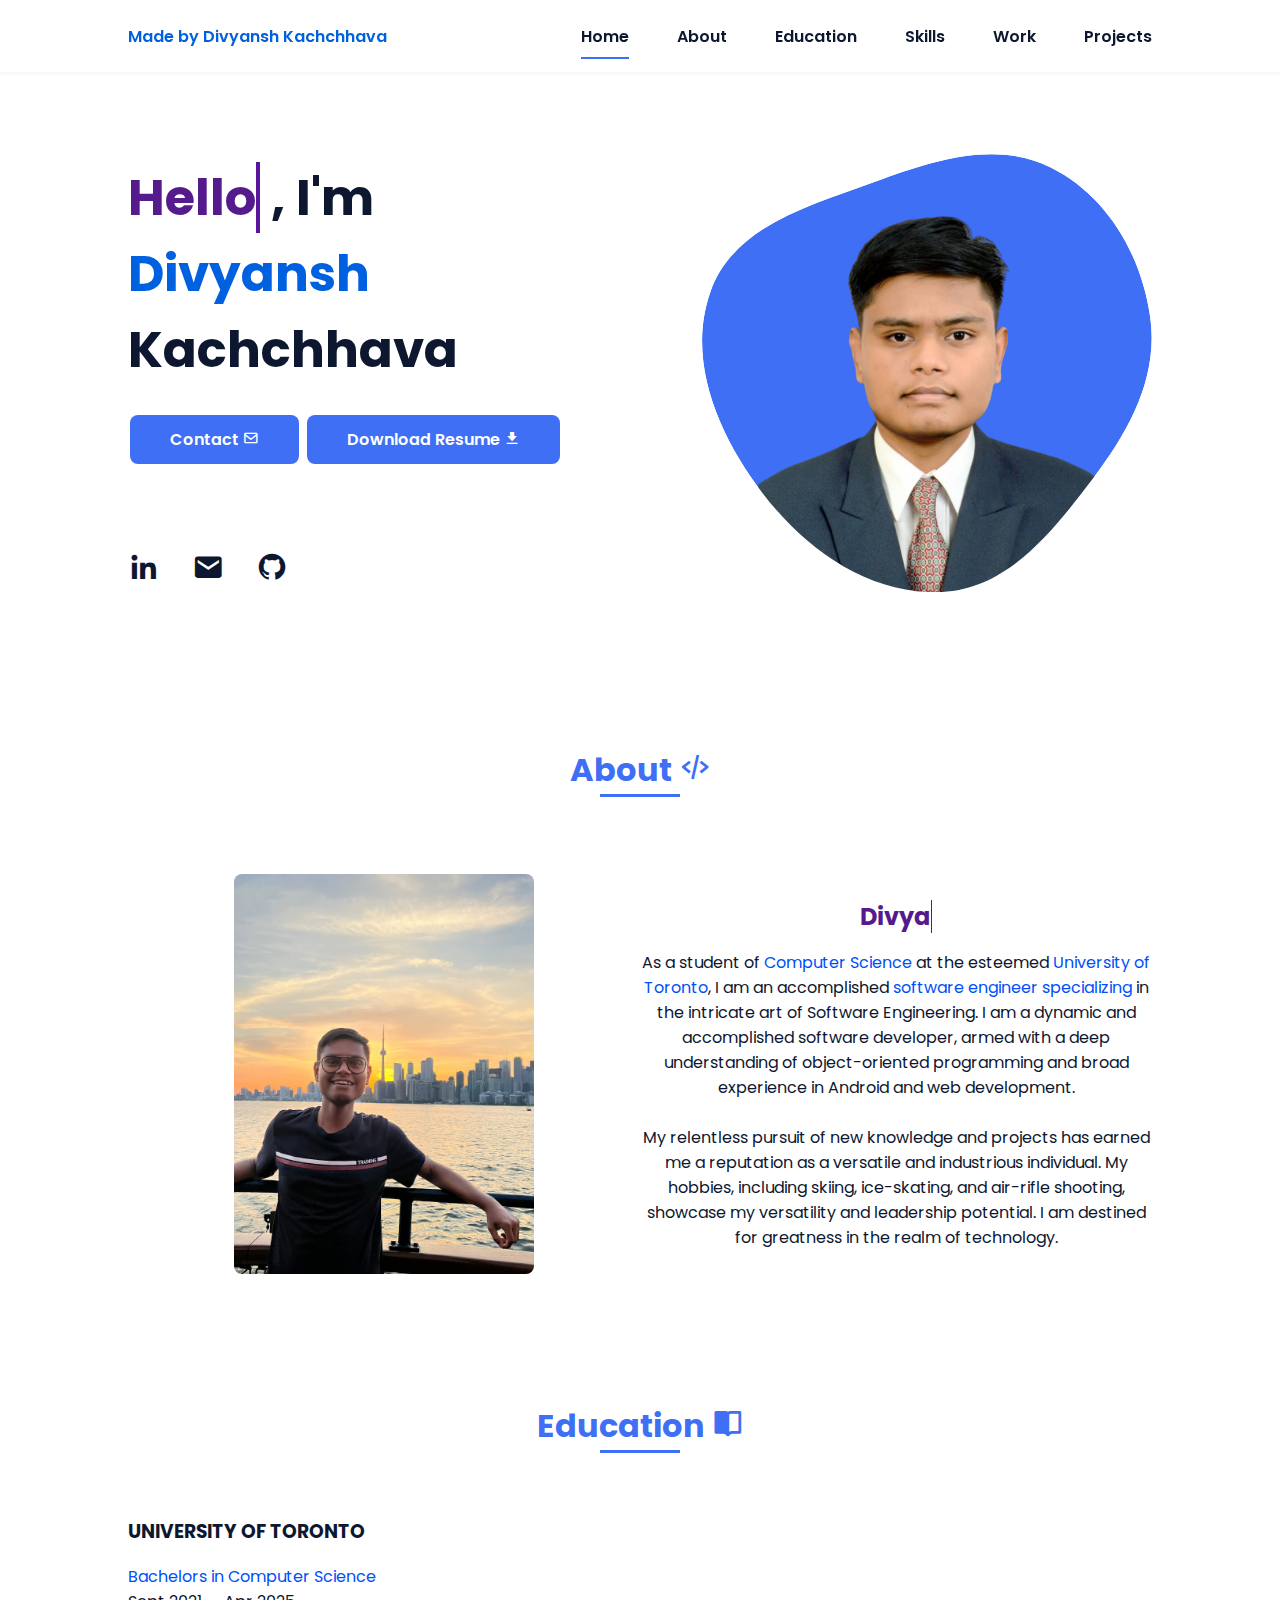
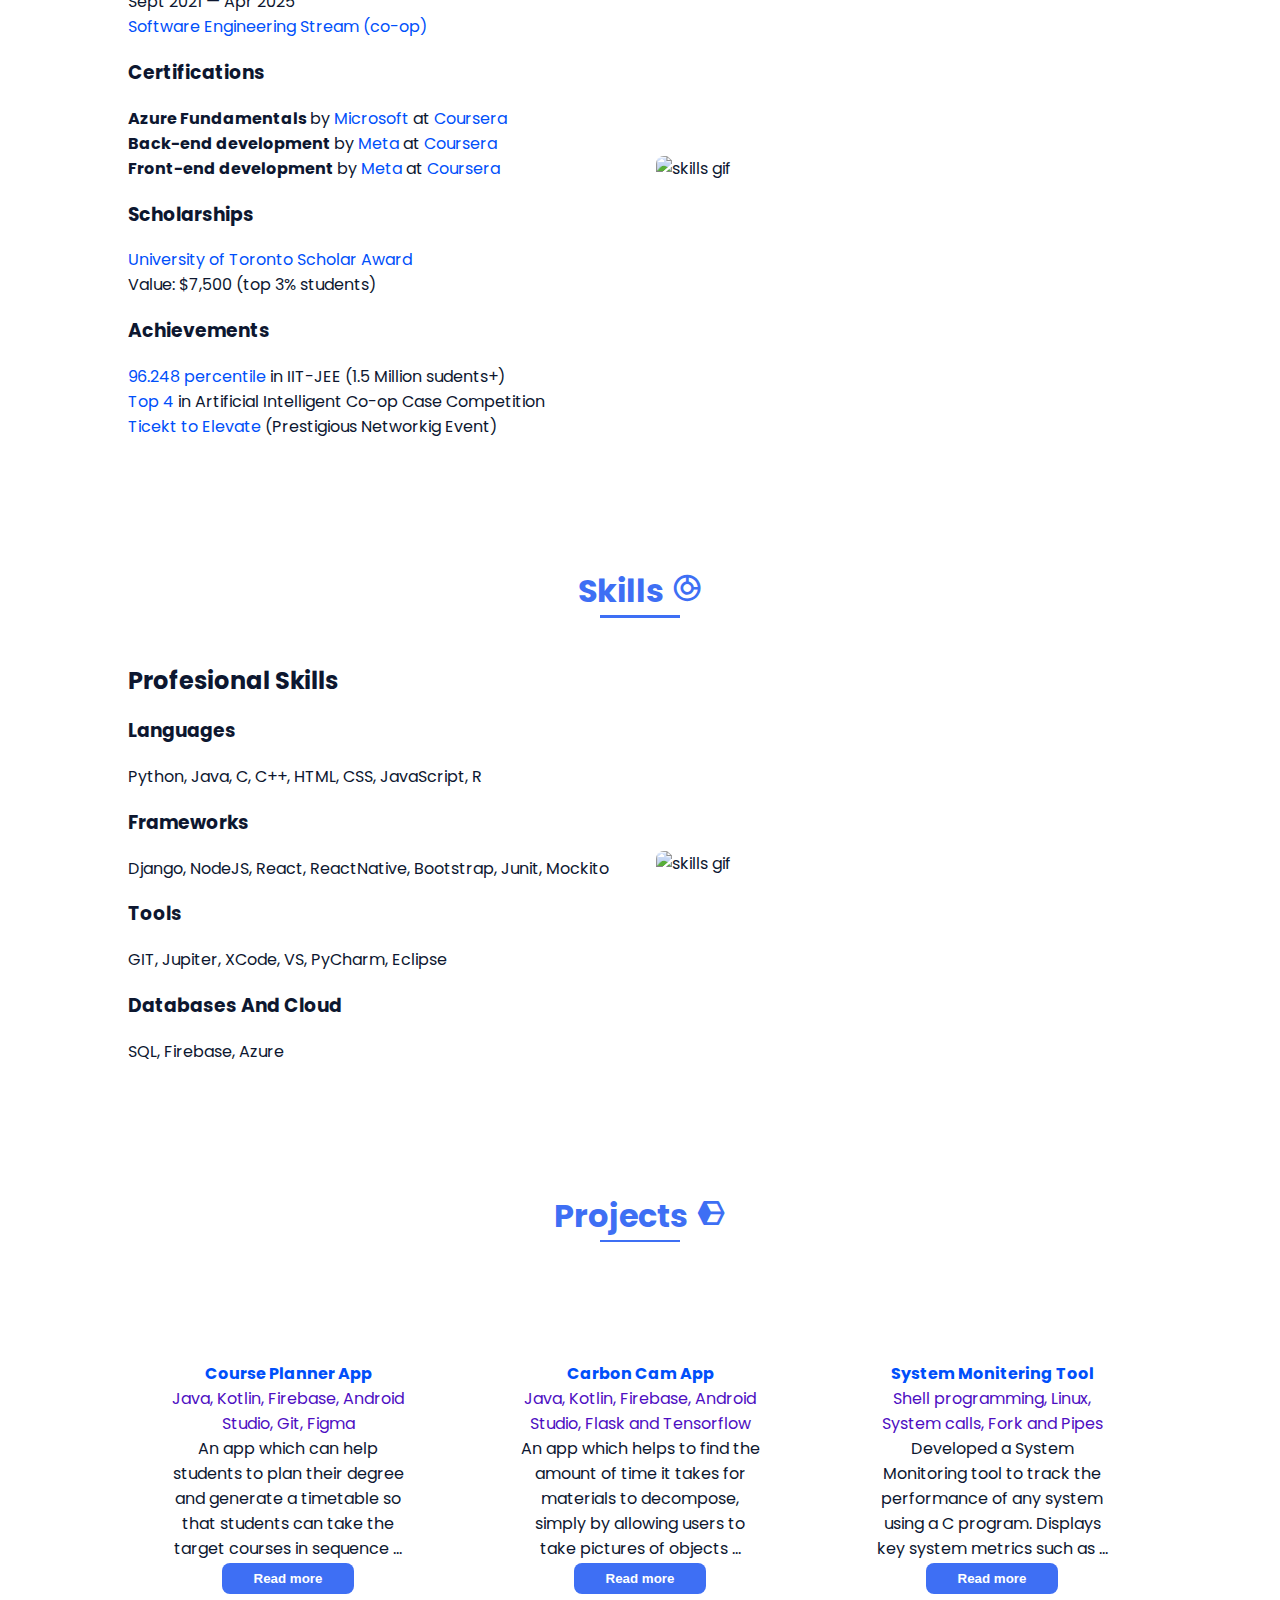
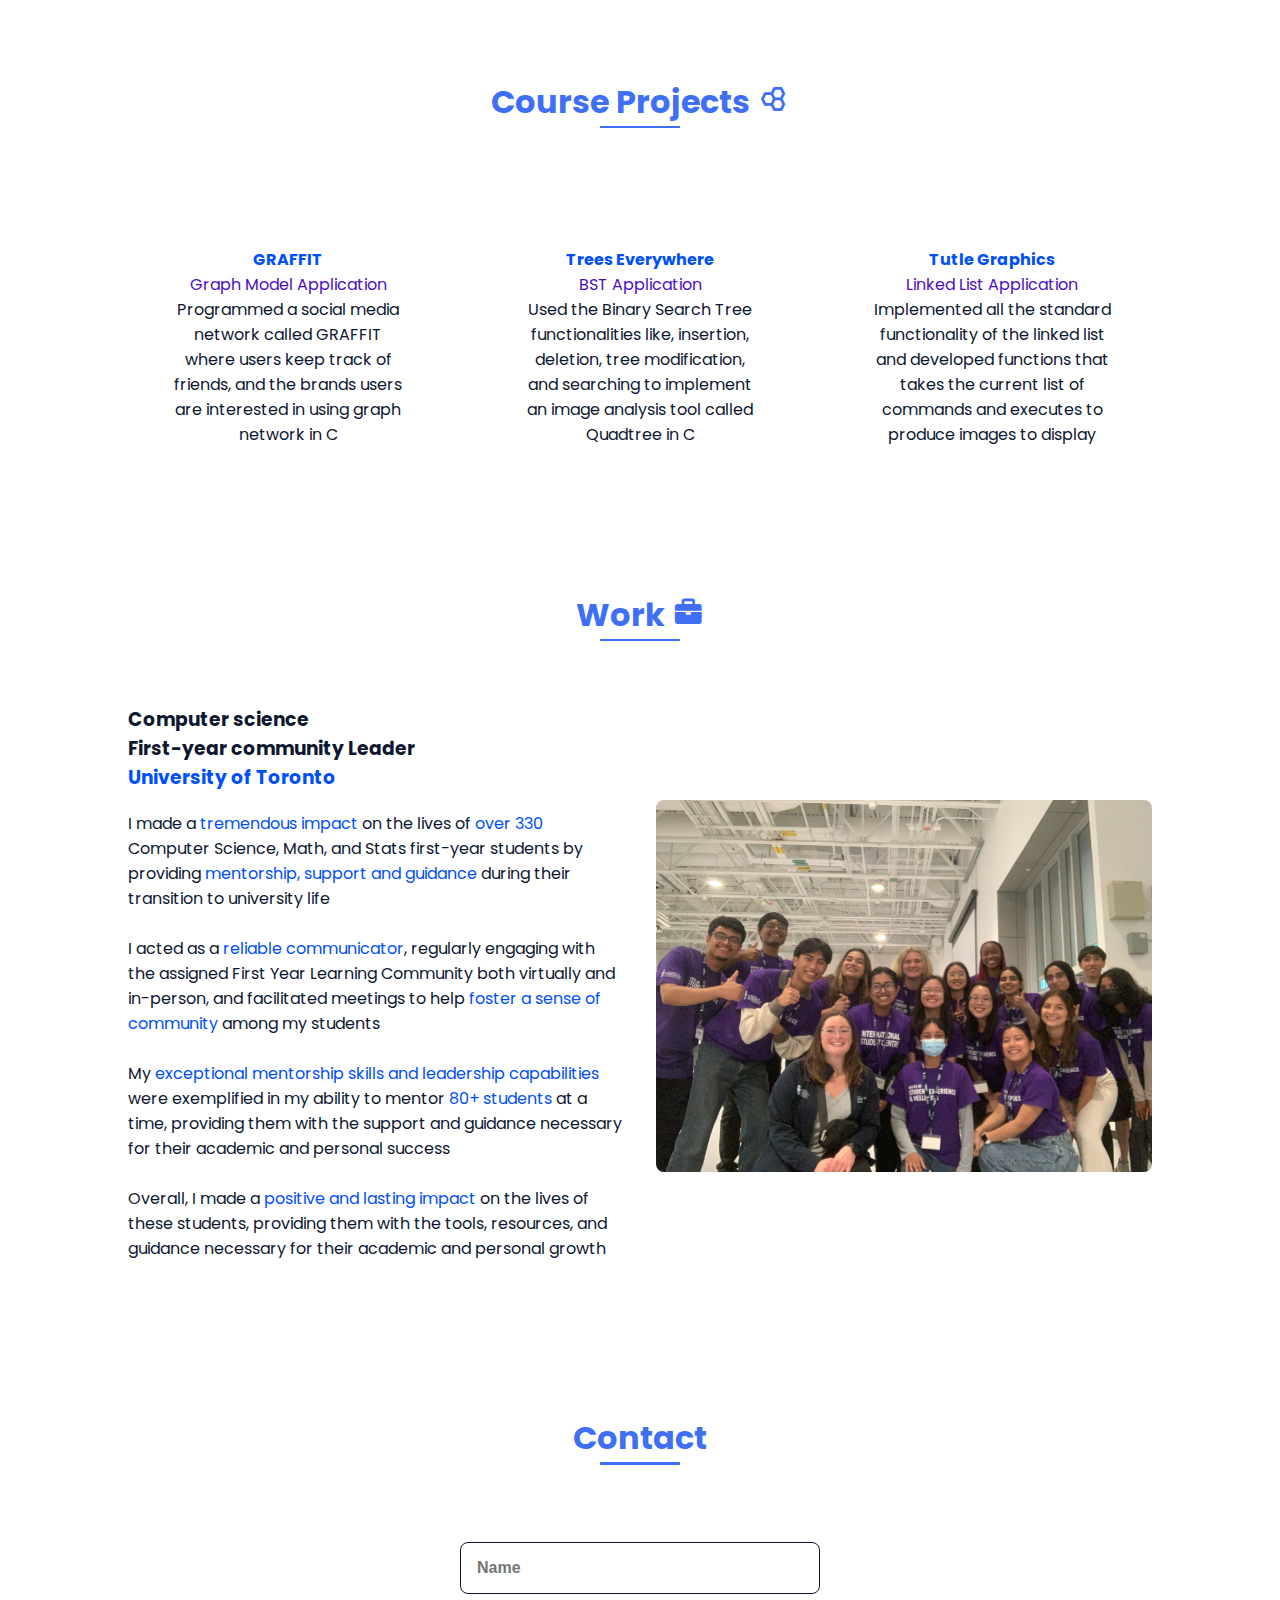
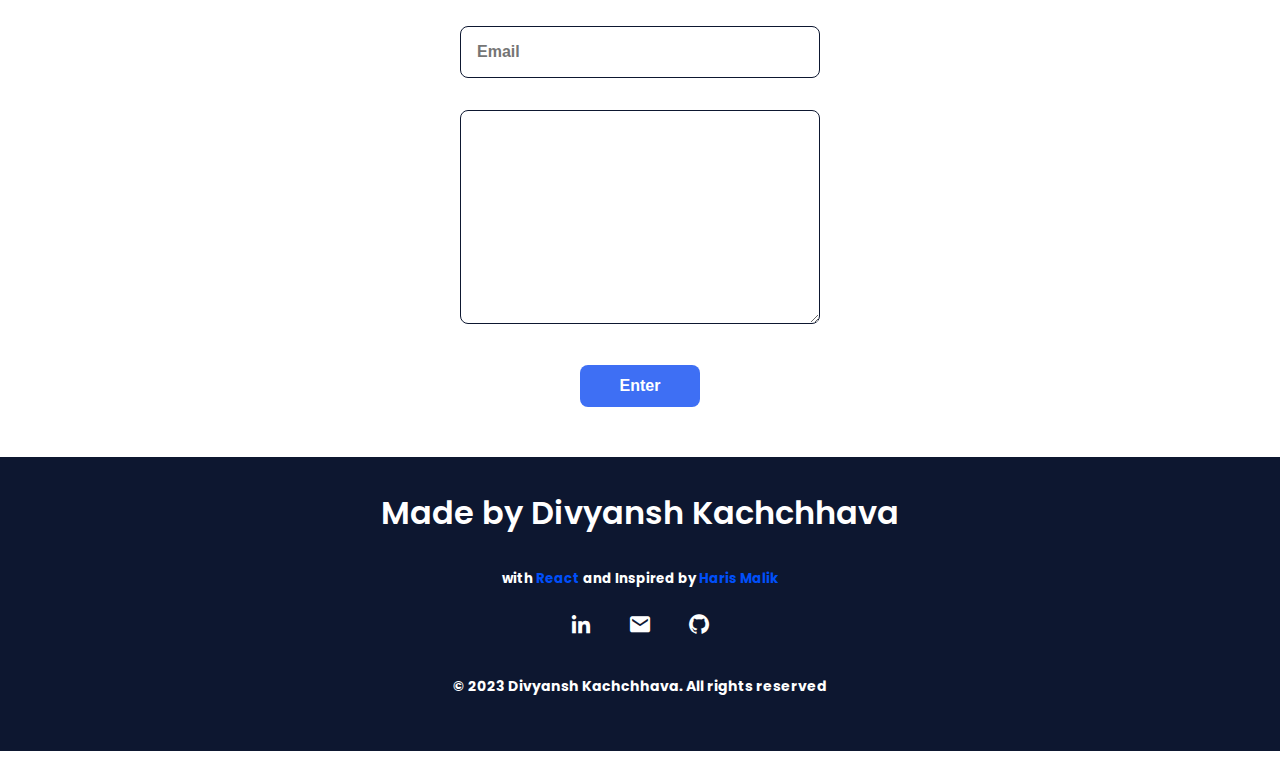
==== commit c77ddc79: "Update index.html" ====
--- a/index.html
+++ b/index.html
@@ -16,8 +16,8 @@
         />
         <link rel="stylesheet" href="styles.css" />
         <meta charset="UTF-8">
-        <meta name="viewport" content="width=device-width, initial-scale=1.0">  
-<meta name="google-site-verification" content="Zgz1DmTrs1IOOEhE-kTmO4uCo3UQhWrQ1SkuO1Co_4o" />
+        <meta name="viewport" content="width=device-width, initial-scale=1.0">
+
         <link rel="stylesheet" href="assets/css/styles.css">
 
         <!-- =====BOX ICONS===== -->
@@ -37,9 +37,10 @@
                 
                 
                 <div>
-                    <a href="#" class="nav__logo"><a href="" class="typewrite" data-period="1000" data-type='["Made by Divyansh Kachchhava"]'>    
+                    <a href="#" class="nav__logo">
+Made by Divyansh Kachchhava
                         <span class="wrap"></span>
-                          </a></a>
+                          </a>
                     
                 </div>
                 
@@ -267,7 +268,7 @@
             
                             <div class="work__container bd-grid">
                                 <figure>
-                                    <a href="#projects" >
+                                    <a href="https://github.com/notZhuo/b07-group-project-/tree/new_final_version_2" >
                                         <img src="https://cdn.dribbble.com/users/2508569/screenshots/6251877/co.gif" alt="" class="work__img"></a>
                                     <figcaption>
                                         <br>
@@ -287,7 +288,7 @@
                                     </figcaption>
                                   </figure>
                                   <figure>
-                                    <a href="#projects">
+                                    <a href="https://github.com/harismalik-1/CarbonCam">
                                         <img src="https://cdn.dribbble.com/users/1209414/screenshots/4468735/earth.gif" alt="" class="work__img">
                                     </a>
 
@@ -310,7 +311,7 @@
                                     <!-- <figcaption> Your text </figcaption> -->
                                   </figure>
                                   <figure>
-                                    <a href="#projects">
+                                    <a href="https://github.com/Divyanshuoft/System-Monitering-Software-Tool">
                                         <img src="https://cdn.dribbble.com/users/43762/screenshots/1193020/line-graph-dribbbble.gif" alt="" class="work__img"></a>
                                     <figcaption>
                                         <br>
@@ -332,7 +333,7 @@
             
                             <div class="work__container bd-grid">
                                 <figure>
-                                    <a href="#projects" >
+                                    <a href="https://github.com/Divyanshuoft/GRAFFIT" >
                                         <img src="https://media0.giphy.com/media/QpVUMRUJGokfqXyfa1/giphy.gif" alt="" class="work__img"></a>
                                     <figcaption>
                                         <br>
@@ -342,7 +343,7 @@
                                     </figcaption>
                                   </figure>
                                   <figure>
-                                    <a href="#projects">
+                                    <a href="https://github.com/Divyanshuoft/Trees-everywhere">
                                         <img src="https://64.media.tumblr.com/c9eecfcbb347c45596ce28d59334431b/tumblr_o7vs1zNO341runoqyo10_540.gif" alt="" class="work__img">
                                     </a>
 
@@ -358,7 +359,7 @@
                                     <!-- <figcaption> Your text </figcaption> -->
                                   </figure>
                                   <figure>
-                                    <a href="#projects">
+                                    <a href="https://github.com/Divyanshuoft/Trutle-graphics">
                                         <img src="https://thumbs.gfycat.com/AcceptableFriendlyBabirusa-size_restricted.gif" alt="" class="work__img"></a>
                                     <figcaption>
                                         <br>
@@ -430,7 +431,7 @@
 
         <!--===== FOOTER =====-->
         <footer class="footer">
-            <p class="footer__title">Made by Divyansh Kachchhava<h5>with <span class="col">React</span> and Inspired by <a href="https://harismalik-1.github.io/Personal-Website/"><span class="col">Haris Malik</span></a</h5></p><br>
+            <p class="footer__title">Made by Divyansh Kachchhava<h5>with <span class="col">React</span> and Inspired by <a href="https://www.linkedin.com/in/divyansh-kachchhava-09b265228/"><span class="col">Haris Malik</span></a</h5></p><br>
             <div class="footer__social">
                 <a href="https://www.linkedin.com/in/divyansh-kachchhava-09b265228/" class="footer__icon"><i class='bx bxl-linkedin'></i></a>
                 <a href="mailto:divyansh.kachchhava@mail.utoronto.ca" class="footer__icon"><i class='bx bxs-envelope'></i></a>
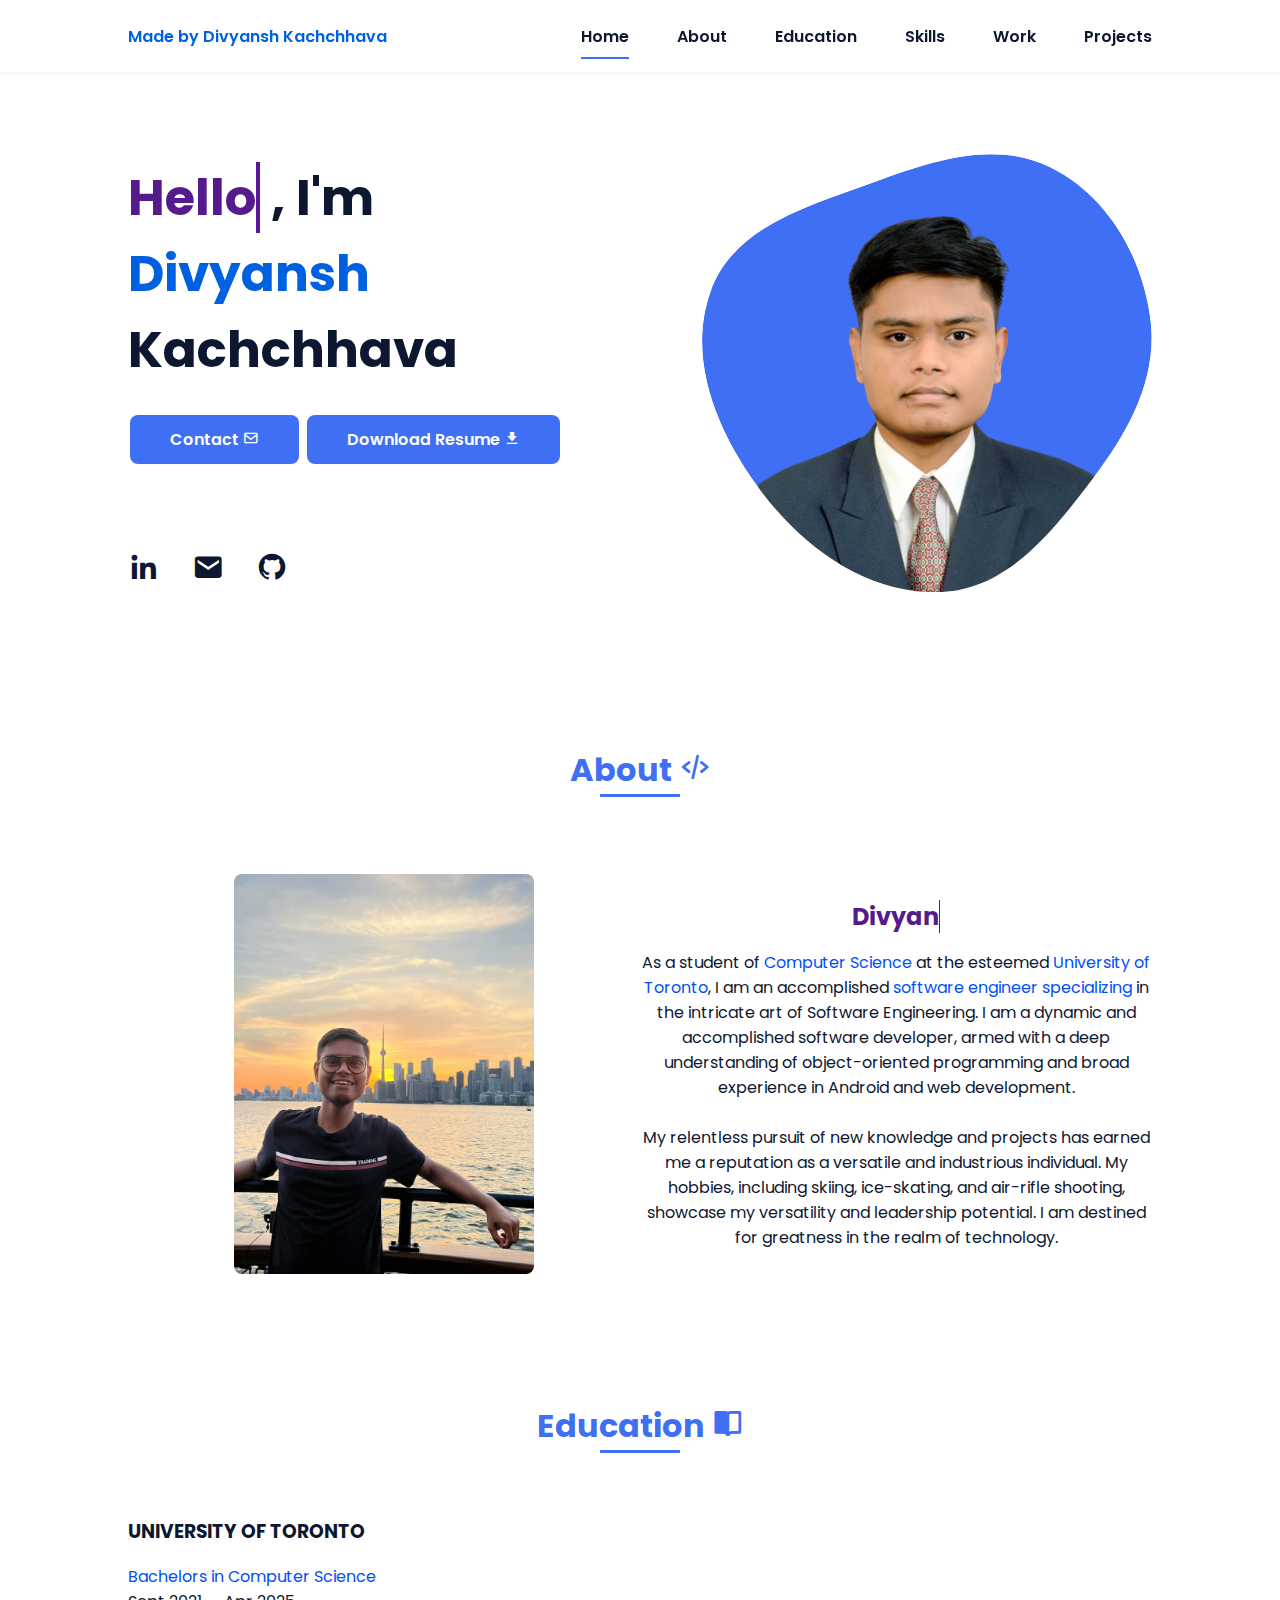
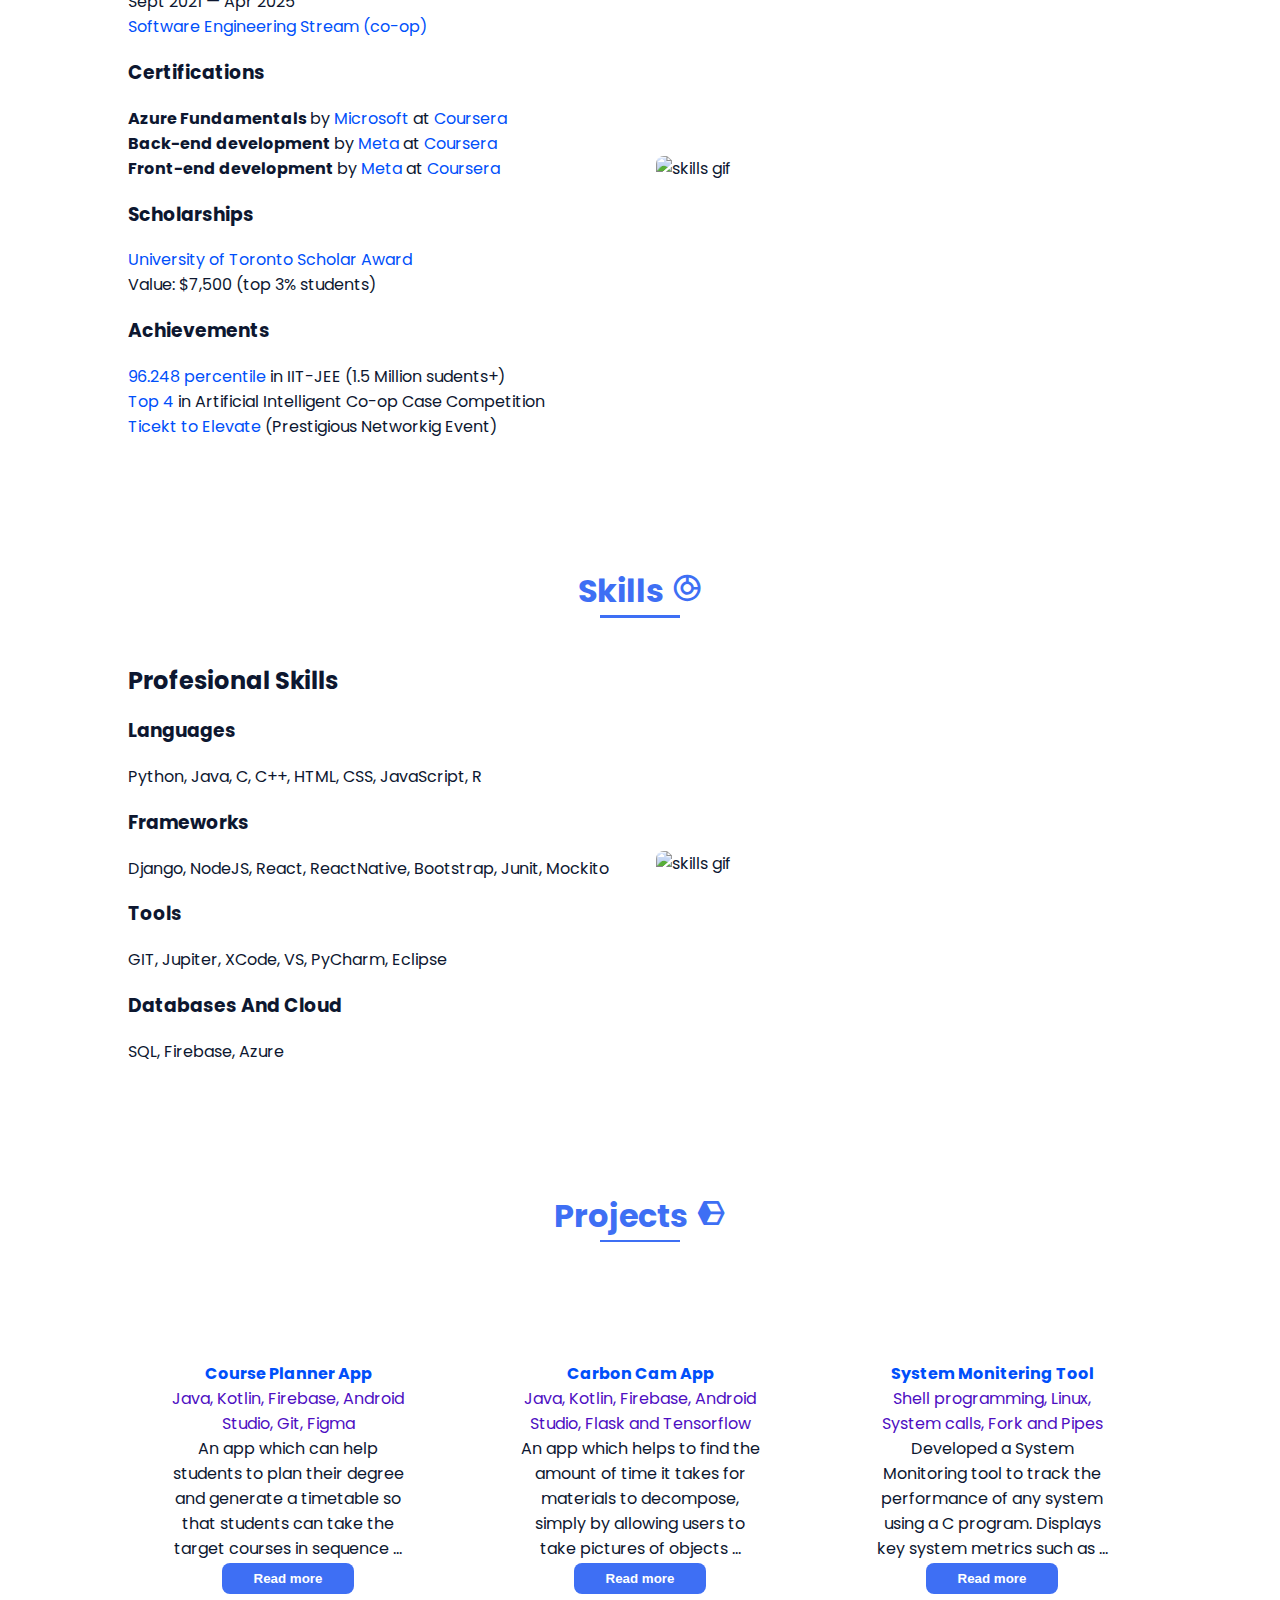
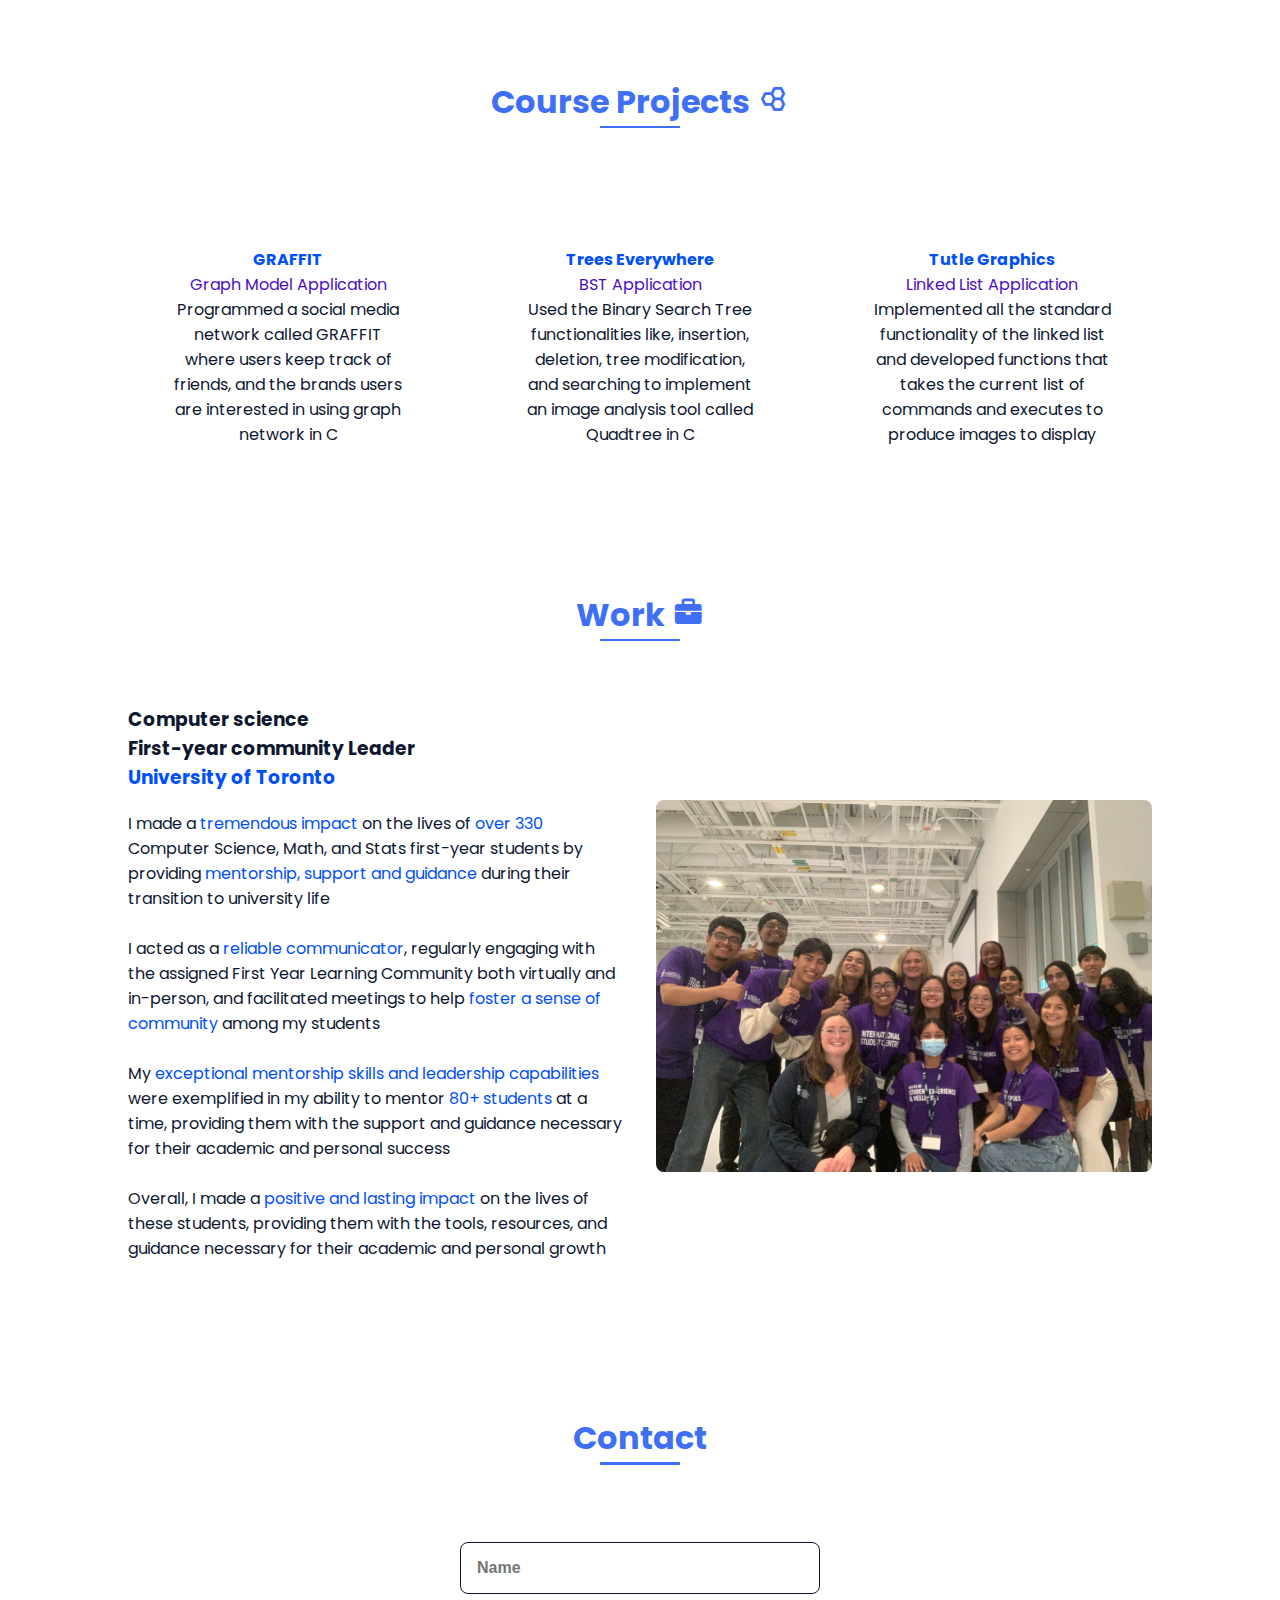
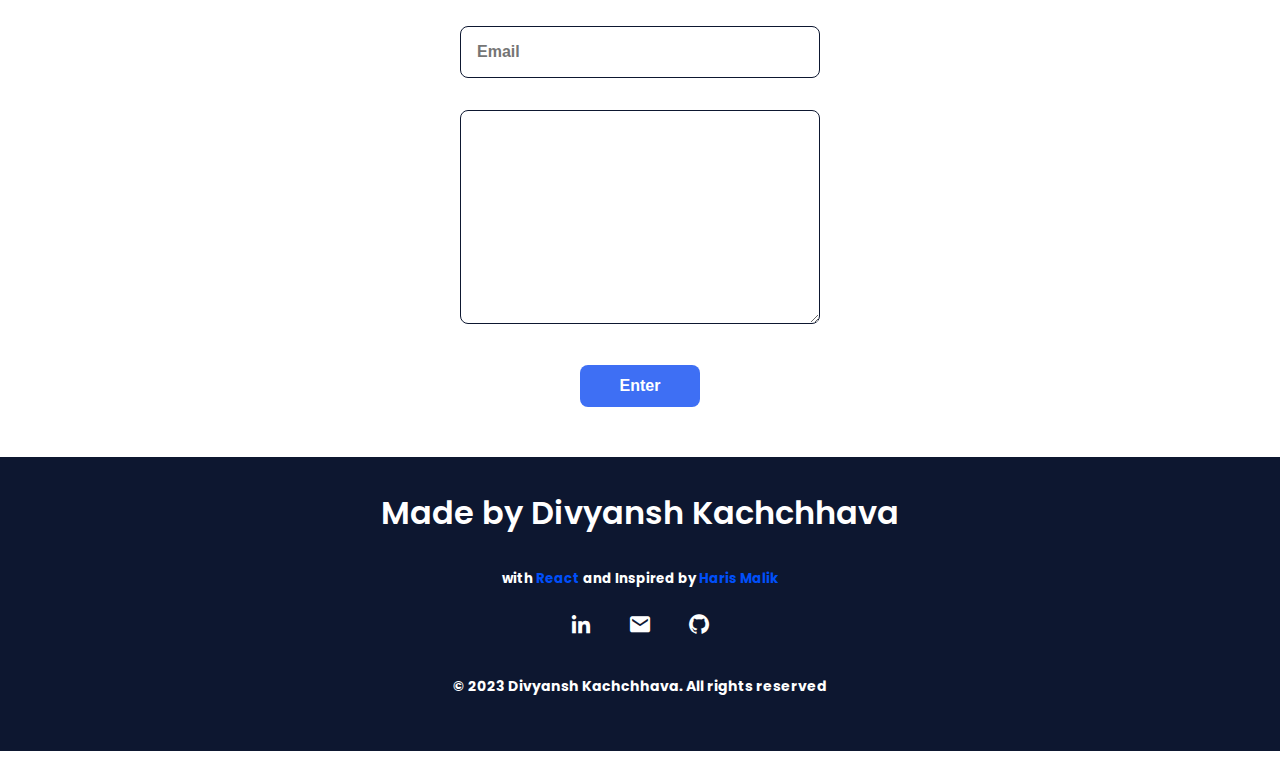
==== commit d7879454: "Update index.html" ====
--- a/index.html
+++ b/index.html
@@ -431,7 +431,7 @@
 
         <!--===== FOOTER =====-->
         <footer class="footer">
-            <p class="footer__title">Made by Divyansh Kachchhava<h5>with <span class="col">React</span> and Inspired by <a href="https://www.linkedin.com/in/divyansh-kachchhava-09b265228/"><span class="col">Haris Malik</span></a</h5></p><br>
+            <p class="footer__title">Made by Divyansh Kachchhava<h5>with <span class="col">React</span> and Inspired by <a href="https://harismalik-1.github.io/Personal-Website/"><span class="col">Haris Malik</span></a</h5></p><br>
             <div class="footer__social">
                 <a href="https://www.linkedin.com/in/divyansh-kachchhava-09b265228/" class="footer__icon"><i class='bx bxl-linkedin'></i></a>
                 <a href="mailto:divyansh.kachchhava@mail.utoronto.ca" class="footer__icon"><i class='bx bxs-envelope'></i></a>
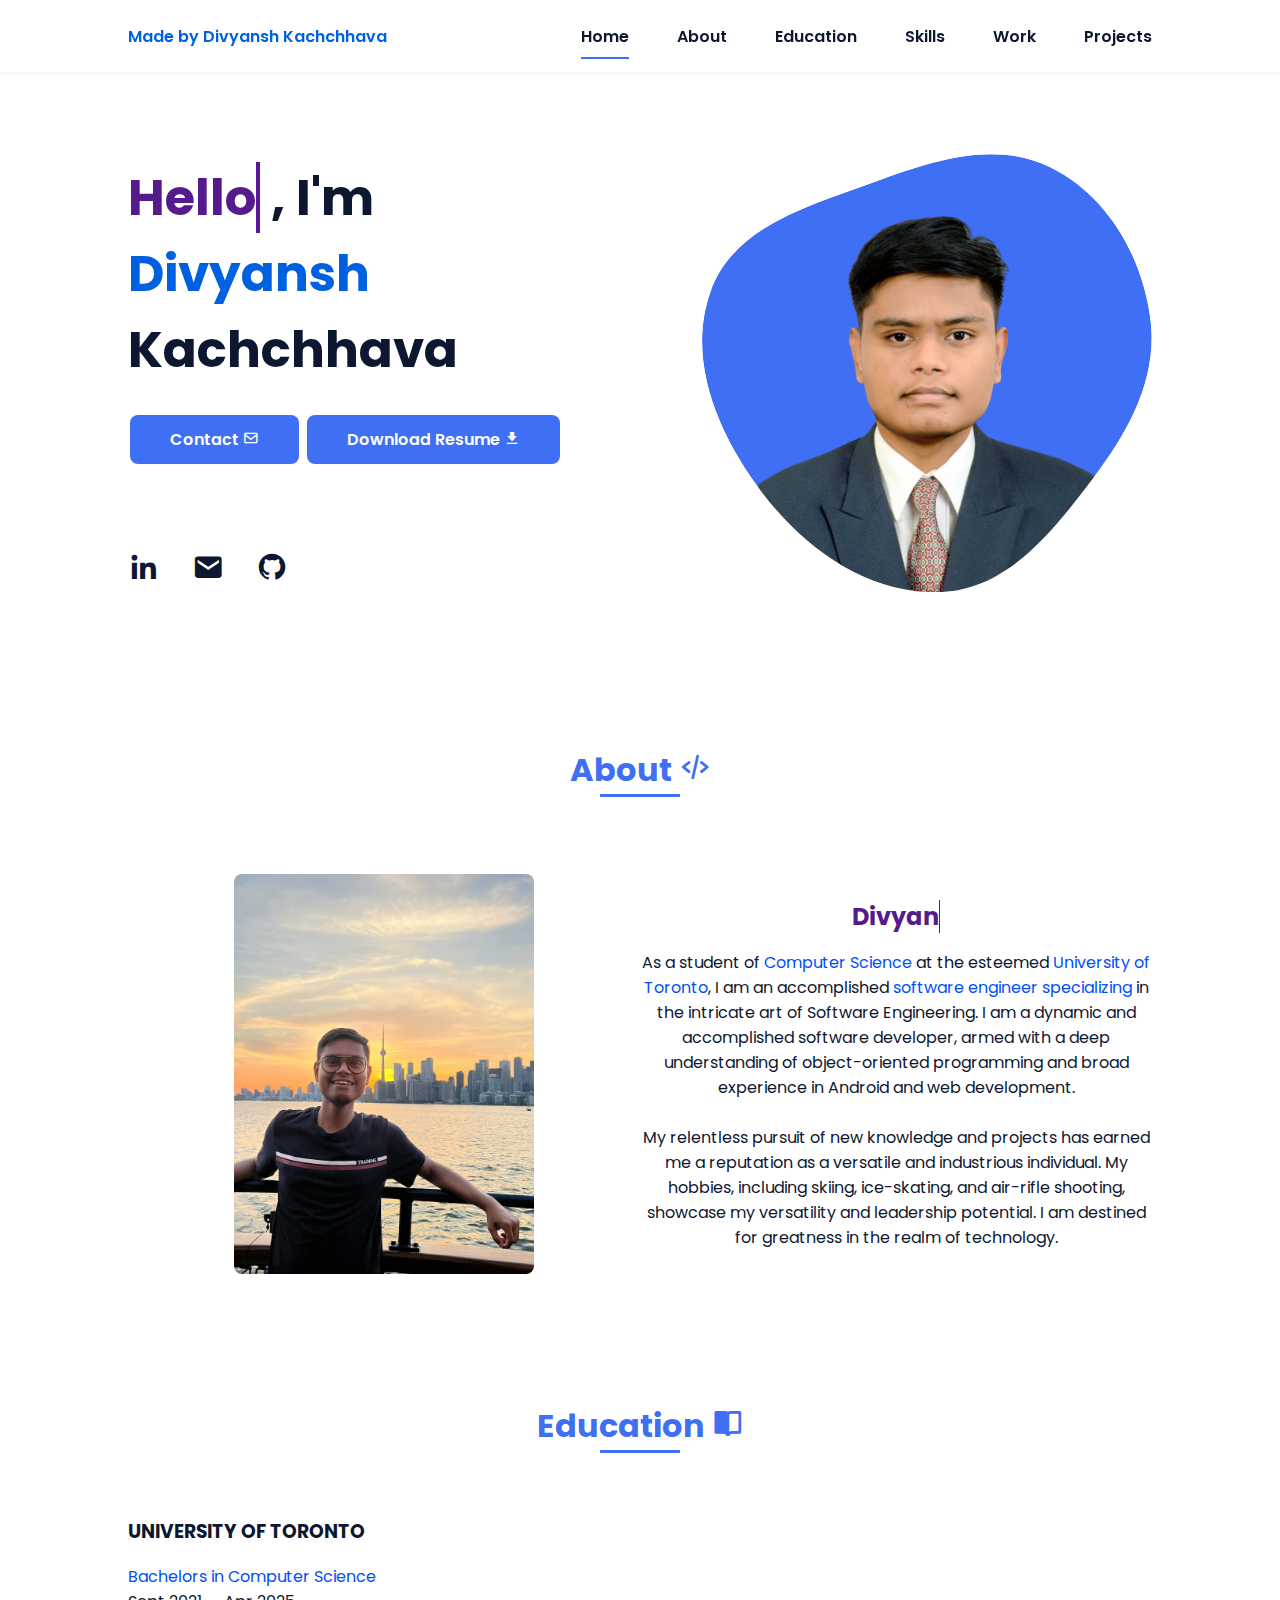
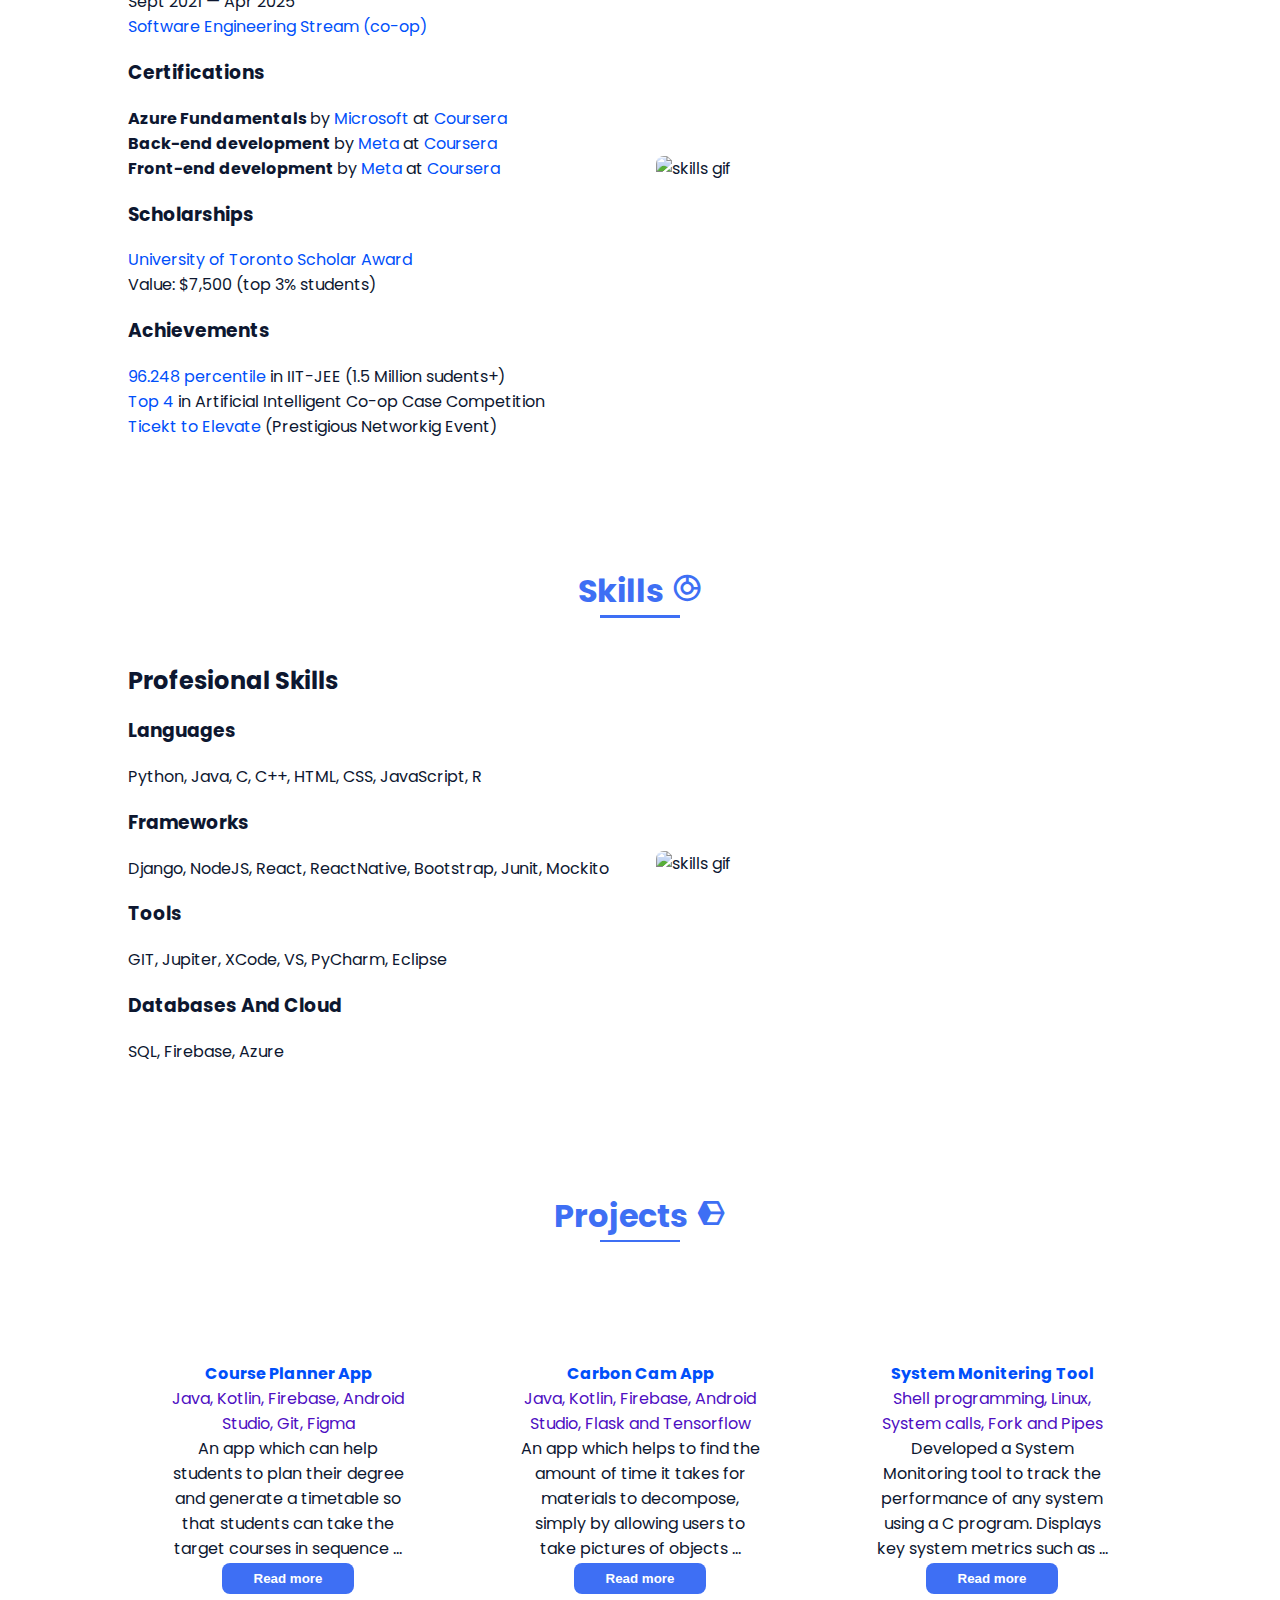
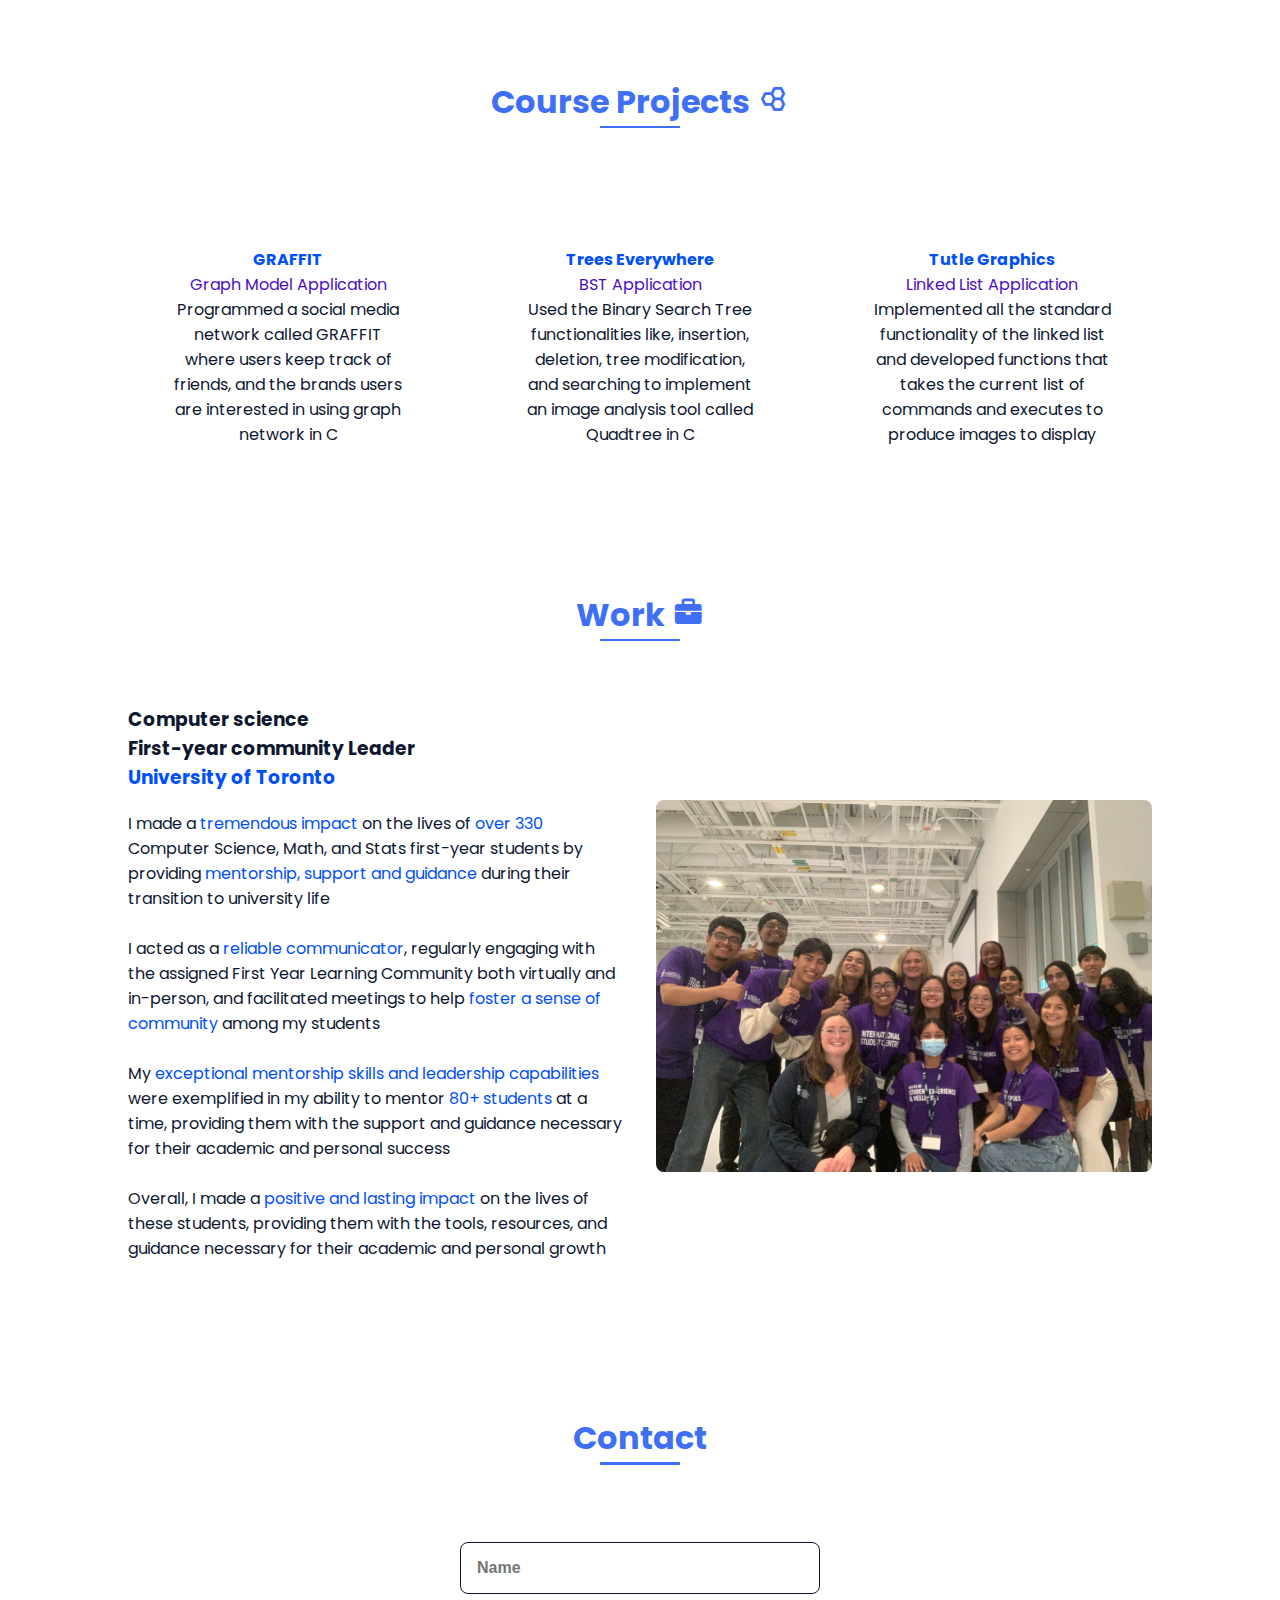
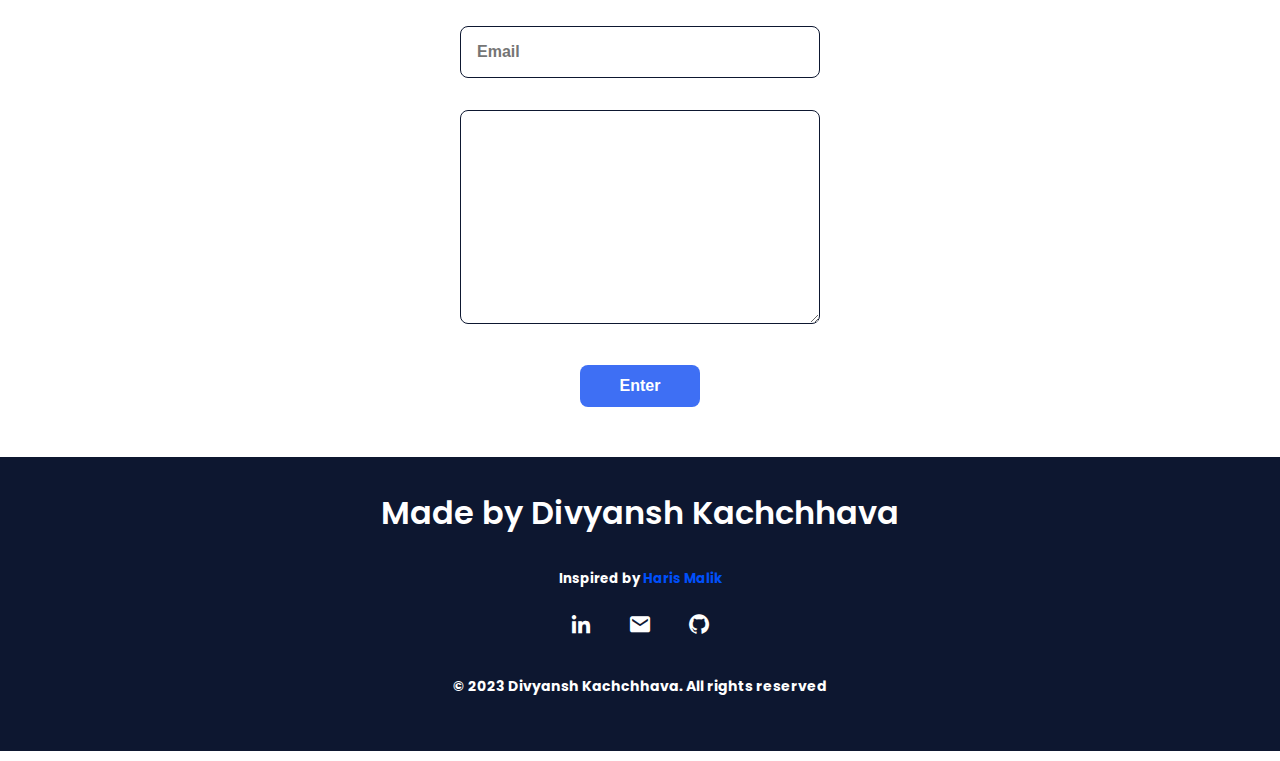
==== commit c9b2bf17: "Update index.html" ====
--- a/index.html
+++ b/index.html
@@ -431,7 +431,7 @@
 
         <!--===== FOOTER =====-->
         <footer class="footer">
-            <p class="footer__title">Made by Divyansh Kachchhava<h5>with <span class="col">React</span> and Inspired by <a href="https://harismalik-1.github.io/Personal-Website/"><span class="col">Haris Malik</span></a</h5></p><br>
+            <p class="footer__title">Made by Divyansh Kachchhava<h5>Inspired by <a href="https://harismalik-1.github.io/Personal-Website/"><span class="col">Haris Malik</span></a</h5></p><br>
             <div class="footer__social">
                 <a href="https://www.linkedin.com/in/divyansh-kachchhava-09b265228/" class="footer__icon"><i class='bx bxl-linkedin'></i></a>
                 <a href="mailto:divyansh.kachchhava@mail.utoronto.ca" class="footer__icon"><i class='bx bxs-envelope'></i></a>
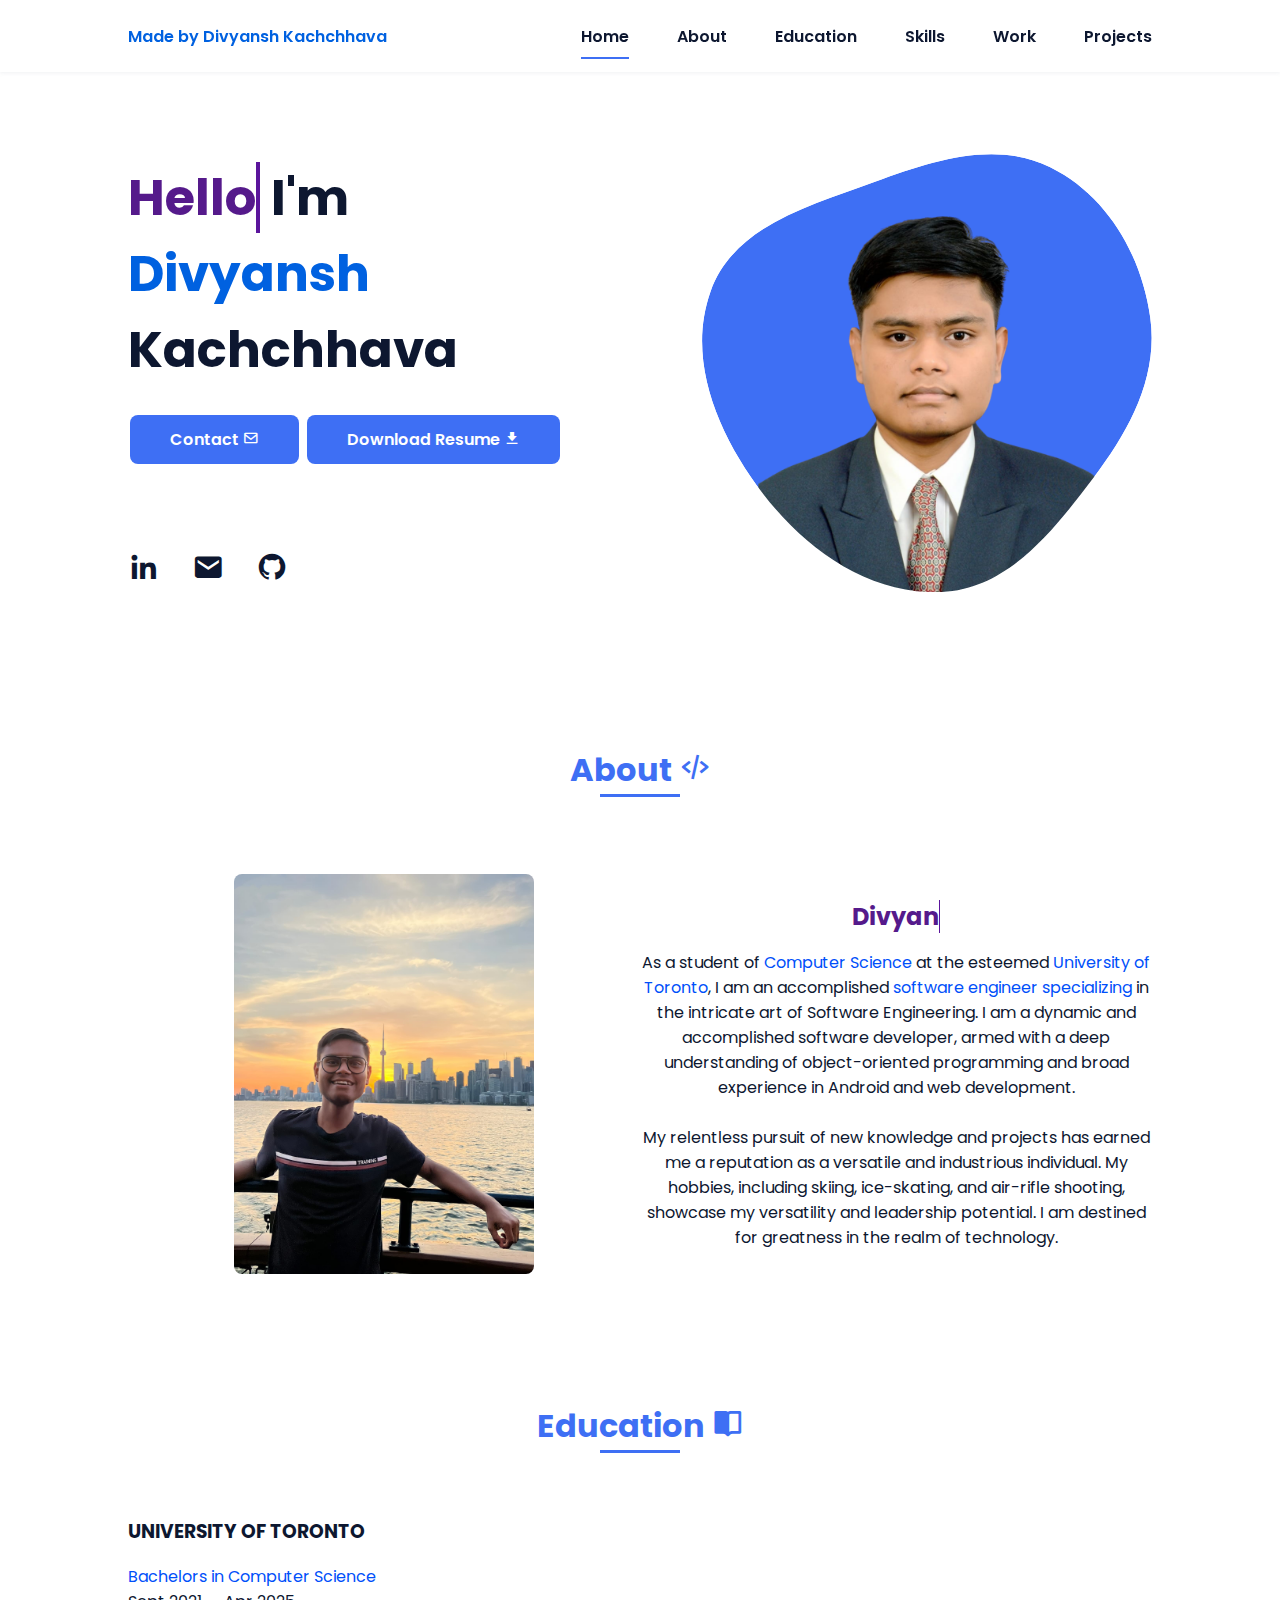
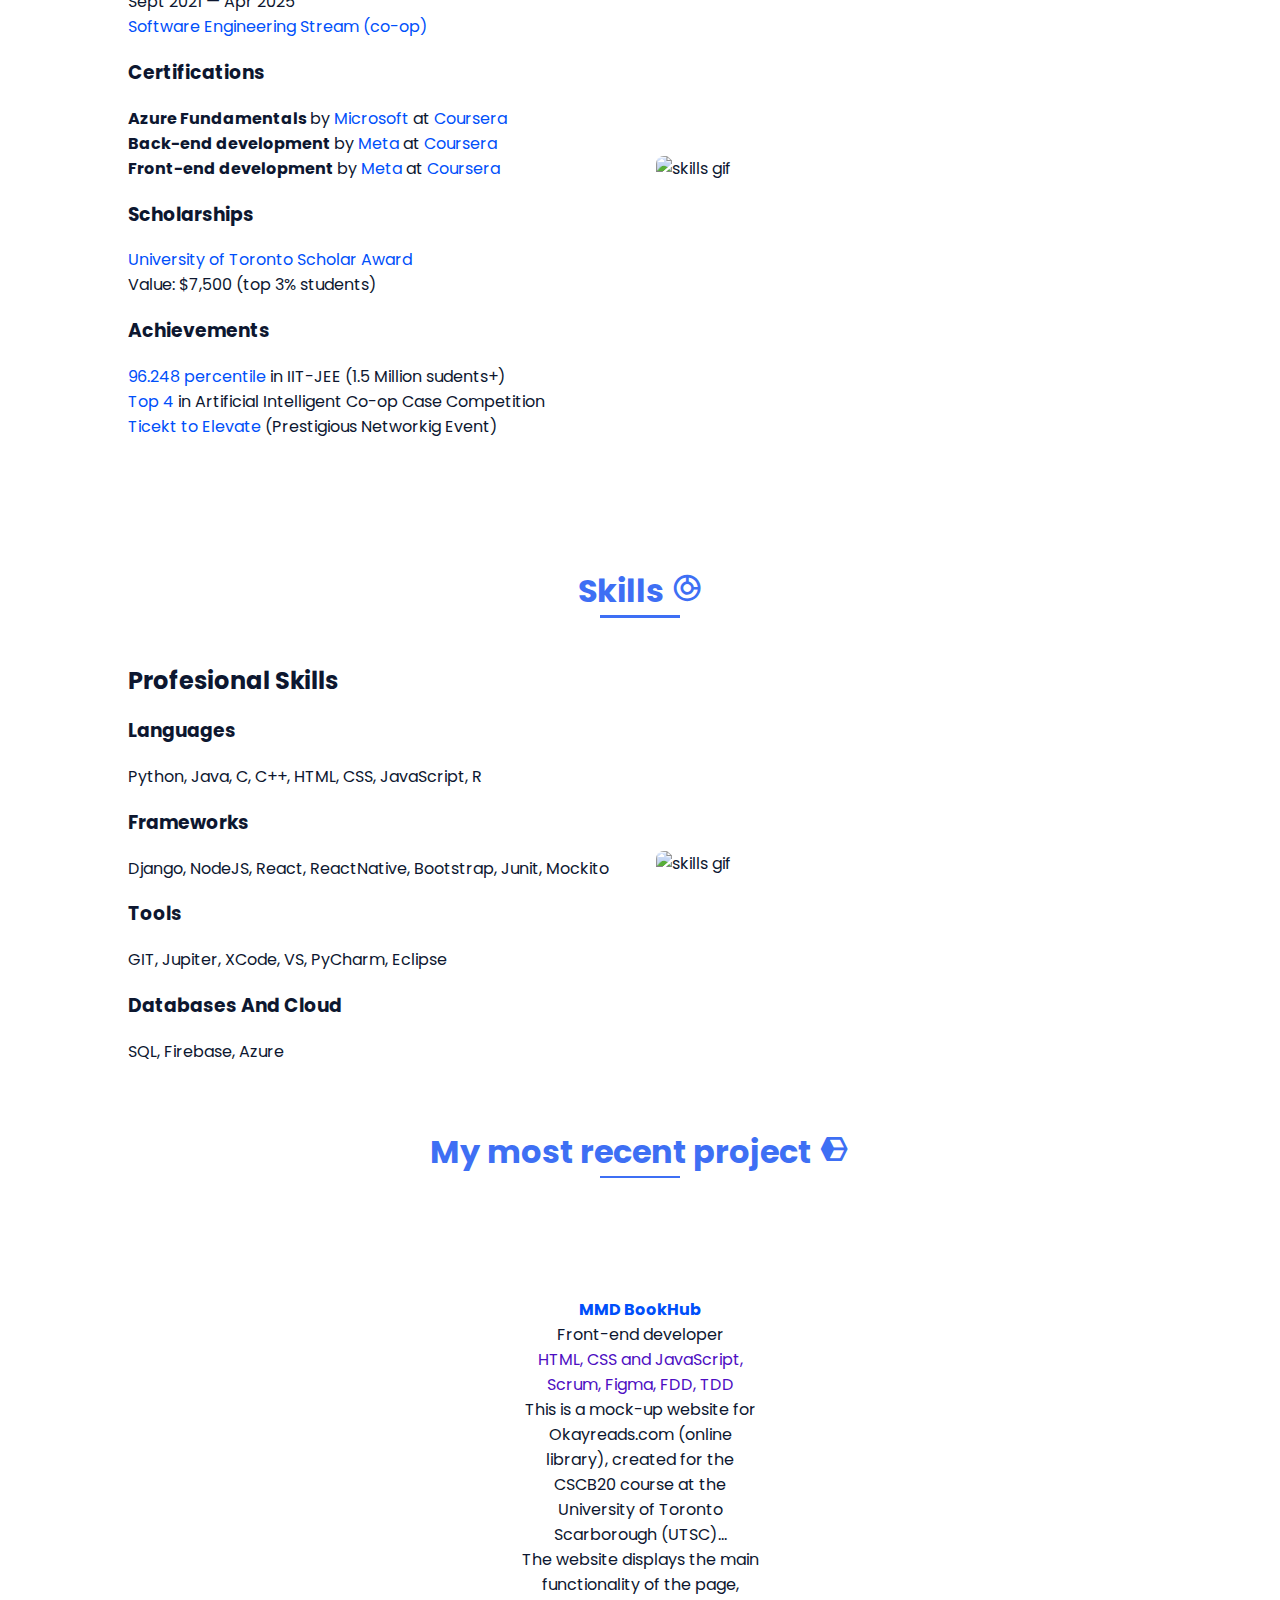
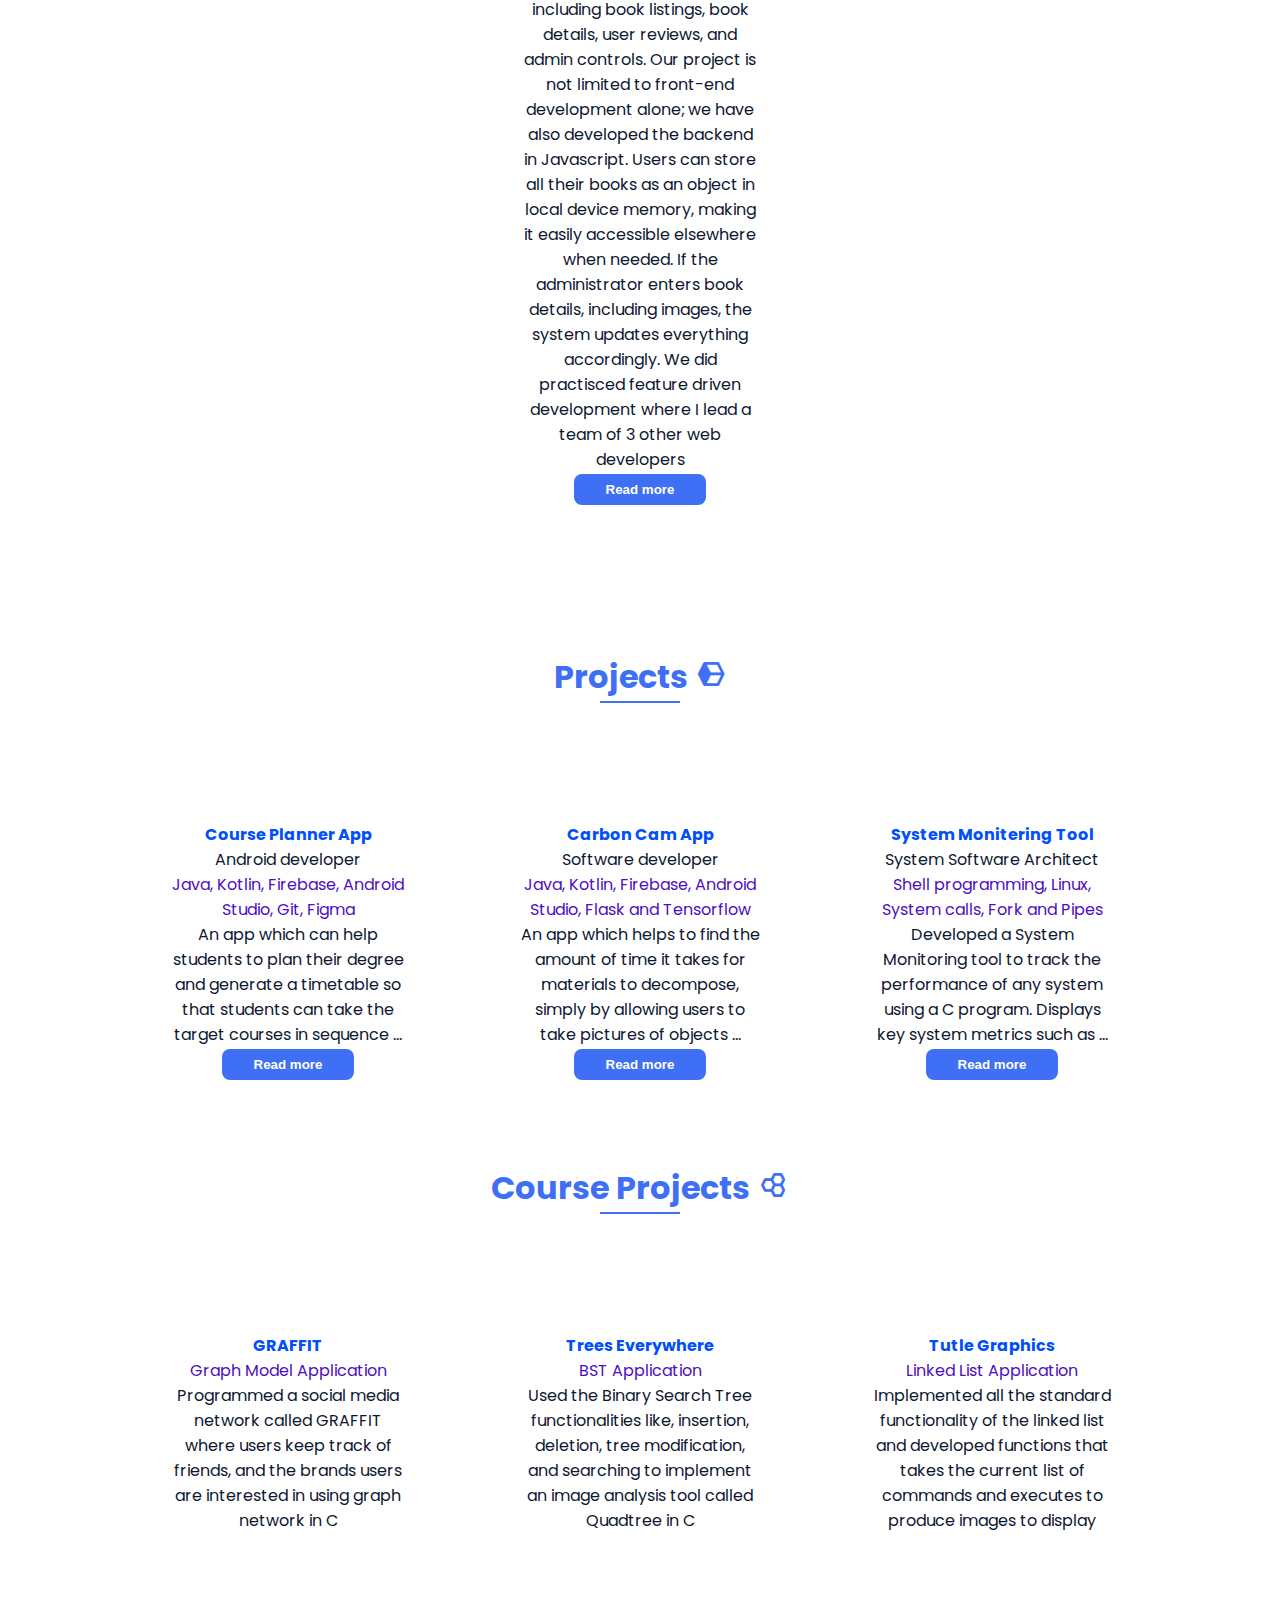
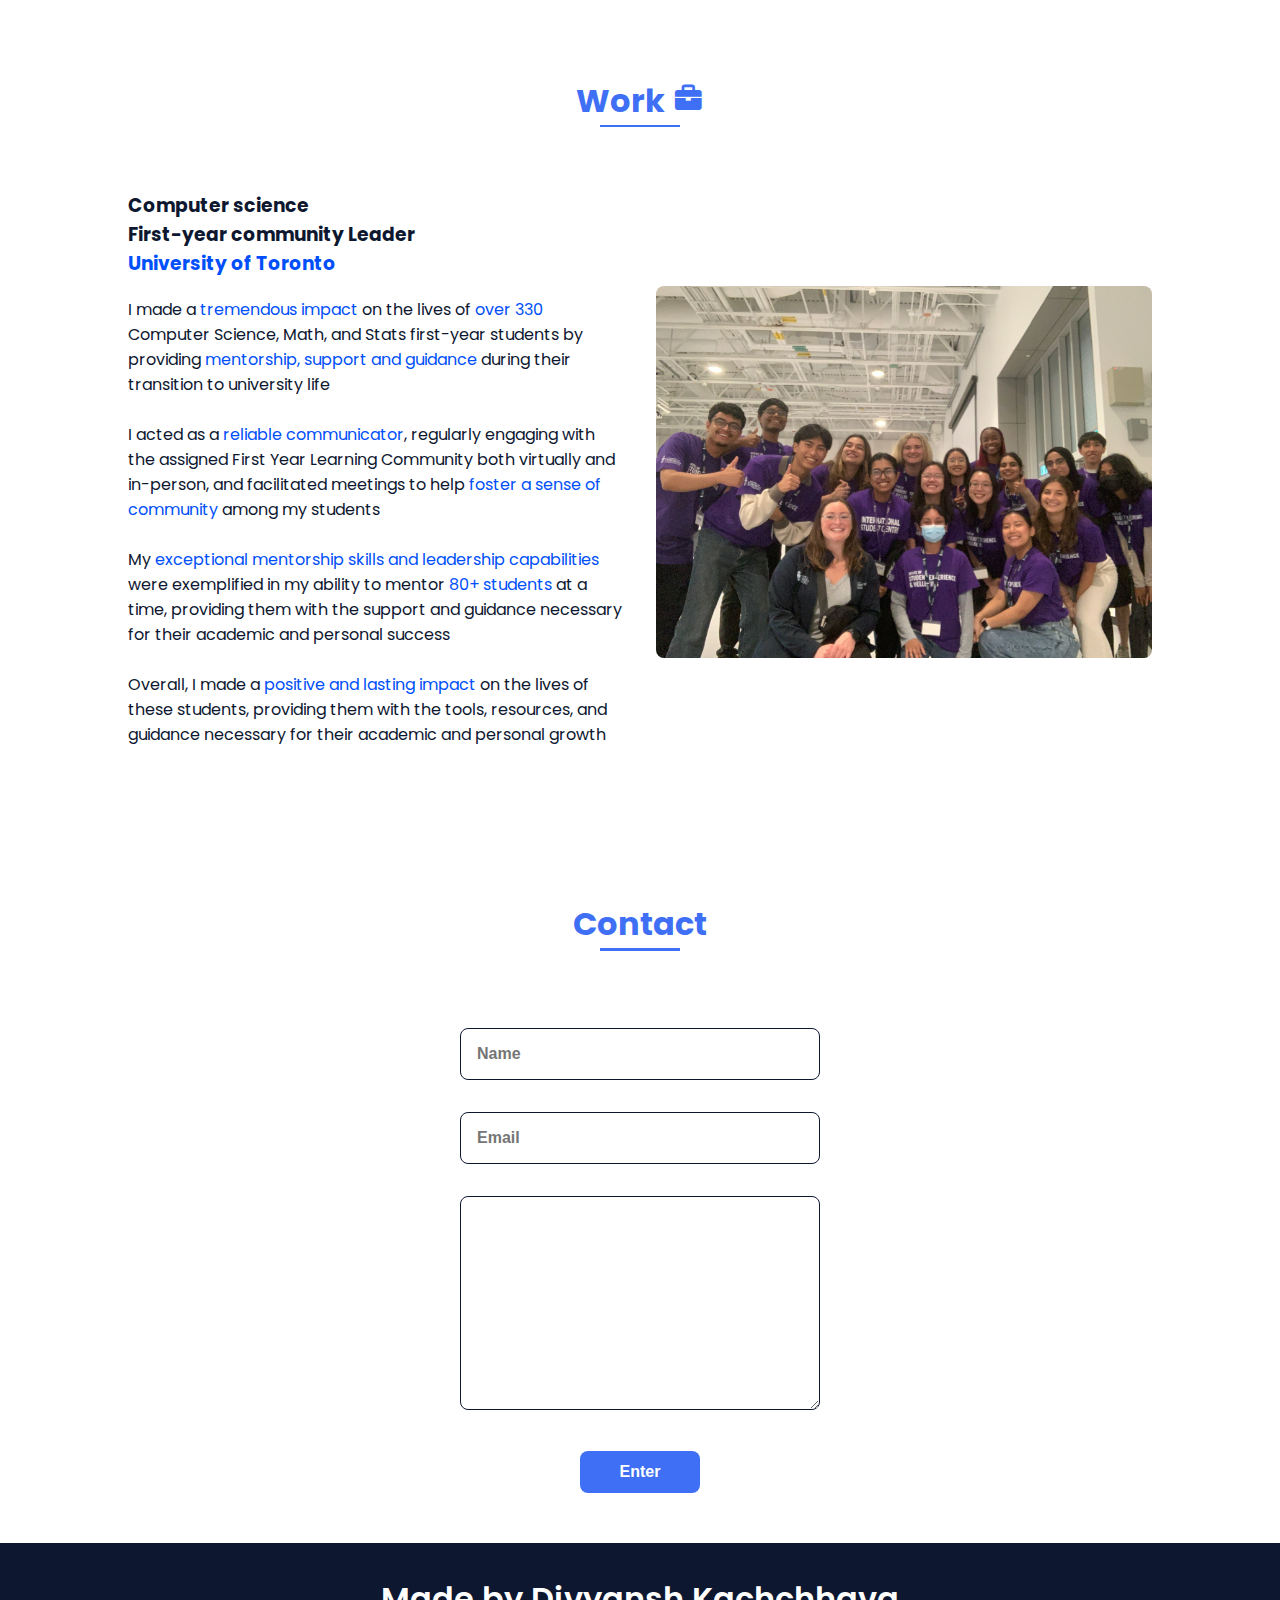
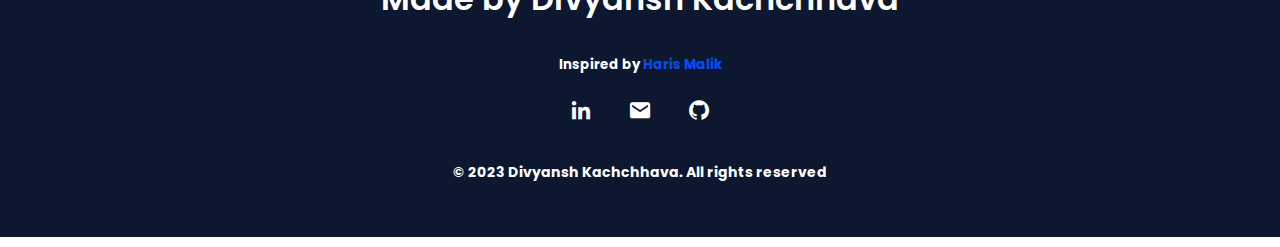
==== commit c6b3db3d: "Update index.html" ====
--- a/index.html
+++ b/index.html
@@ -51,7 +51,7 @@
                         <li class="nav__item"><a href="#education" class="nav__link">Education</a></li>
                         <li class="nav__item"><a href="#skills." class="nav__link">Skills</a></li>
                         <li class="nav__item"><a href="#work" class="nav__link">Work</a></li>
-                        <li class="nav__item"><a href="#projects" class="nav__link">Projects</a></li>
+                        <li class="nav__item"><a href="#Projects" class="nav__link">Projects</a></li>
                         
                     </ul>
                 </div>
@@ -73,7 +73,7 @@
                             <a href="" class="typewrite" data-period="1000" data-type='[ "Hello", "Namaste!", "Bonjour!", "Hola!","Nǐn hǎo!", "Konnichiwa!", "Hallo!","Annyeong!"]'>
                               <span class="wrap"></span>
                             </a>
-                           , I'm <span class="home__title-color"><br>Divyansh</span><br>Kachchhava</h2><br>
+                            I'm <span class="home__title-color"><br>Divyansh</span><br>Kachchhava</h2><br>
                            <!-- <h1 class="home__title"><a href="" class="typewrite" data-period="500" data-type='["Software Engineer", "Software Developer", "Front-end Developer", "Back-end Developer", "Full-Stack Engineer"]'>
                             <span class="wrap"></span><br>
                           </a></h1><br> -->
@@ -262,6 +262,30 @@
             </section>
 
             <!--===== WORK =====-->
+            <h2 class="section-title">My most recent project <i class='bx bxs-cube-alt' ></i></h2>
+            
+            <div class="work__container bd-grid">
+                <figure>
+  
+
+                    <!-- <figcaption> Your text </figcaption> -->
+                  </figure>
+                  <figure>
+                    <a href="https://github.com/Divyanshuoft/Divyanshuoft.github.io">
+                        <img src="PHOTO-2023-03-17-20-06-33.jpg" alt="" class="work__img"></a>
+                    <figcaption>
+                        <br>
+                        <b><span class="col">MMD BookHub</span></b><br>
+                        <span class="role">Front-end developer</span>
+                        <br><span class="col2">HTML, CSS and JavaScript, Scrum, Figma, FDD, TDD</span>
+                        <p>This is a mock-up website for Okayreads.com (online library), created for the CSCB20 course at the University of Toronto Scarborough (UTSC)<span id="dots4">...</span><span id="more4"><br>The website displays the main functionality of the page, including book listings, book details, user reviews, and admin controls.
+                             Our project is not limited to front-end development alone; we have also developed the backend in Javascript. Users can store all their books as an object in local device memory, making it easily accessible elsewhere when needed. If the administrator enters book details, including images, the system updates everything accordingly. We did practisced feature driven development where I lead a team of 3 other web developers</span></p>
+                            
+                                                                        <button onclick="myFunction4()" class = "b" id="myBtn4">Read more</button>
+                    </figcaption>
+                  </figure>
+            </div>
+            <br><Br>
                         <!--===== WORK =====-->
                         <section class="work section" id="Projects">
                             <h2 class="section-title">Projects <i class='bx bxs-cube-alt' ></i></h2>
@@ -273,7 +297,8 @@
                                     <figcaption>
                                         <br>
                                         <b><span class="col">Course Planner App</span></b><br>
-                                        
+                                        <span class="role">Android developer</span><br>
+
                                         <span class="col2">Java, Kotlin, Firebase, Android Studio, Git, Figma</span>
                                         <p>
                                             An app which can help students to plan their degree and generate a timetable so that students can take the target courses in sequence
@@ -294,7 +319,9 @@
 
                                         <figcaption>
                                             <br>
-                                        <b><span class="col">Carbon Cam App</span></b>
+                                        <b><span class="col">Carbon Cam App</span></b><br>
+                                        <span class="role">Software developer</span></b>
+
                                         <br><span class="col2">Java, Kotlin, Firebase, Android Studio, Flask and Tensorflow</span>
                                         <p>An app which helps to find the amount of time it takes for materials to decompose, simply by allowing users to take pictures of objects
 <span id="dots2">...</span><span id="more2"> An app made using Java/Kotlin which helps to find the amount of time it takes for materials to decompose and
@@ -312,10 +339,11 @@
                                   </figure>
                                   <figure>
                                     <a href="https://github.com/Divyanshuoft/System-Monitering-Software-Tool">
-                                        <img src="https://cdn.dribbble.com/users/43762/screenshots/1193020/line-graph-dribbbble.gif" alt="" class="work__img"></a>
+                                        <img src="https://i.pinimg.com/originals/21/0b/3e/210b3e912e168318e9fa0d6802bb795a.gif" alt="" class="work__img"></a>
                                     <figcaption>
                                         <br>
-                                        <b><span class="col">System Monitering Tool</span></b>
+                                        <b><span class="col">System Monitering Tool</span></b><br></b>
+                                        <span class="role">System Software Architect</span>
                                         <br><span class="col2">Shell programming, Linux, System calls, Fork and Pipes</span>
                                         <p>Developed a System Monitoring tool to track the performance of any system using a C program. Displays key
                                             system metrics such as
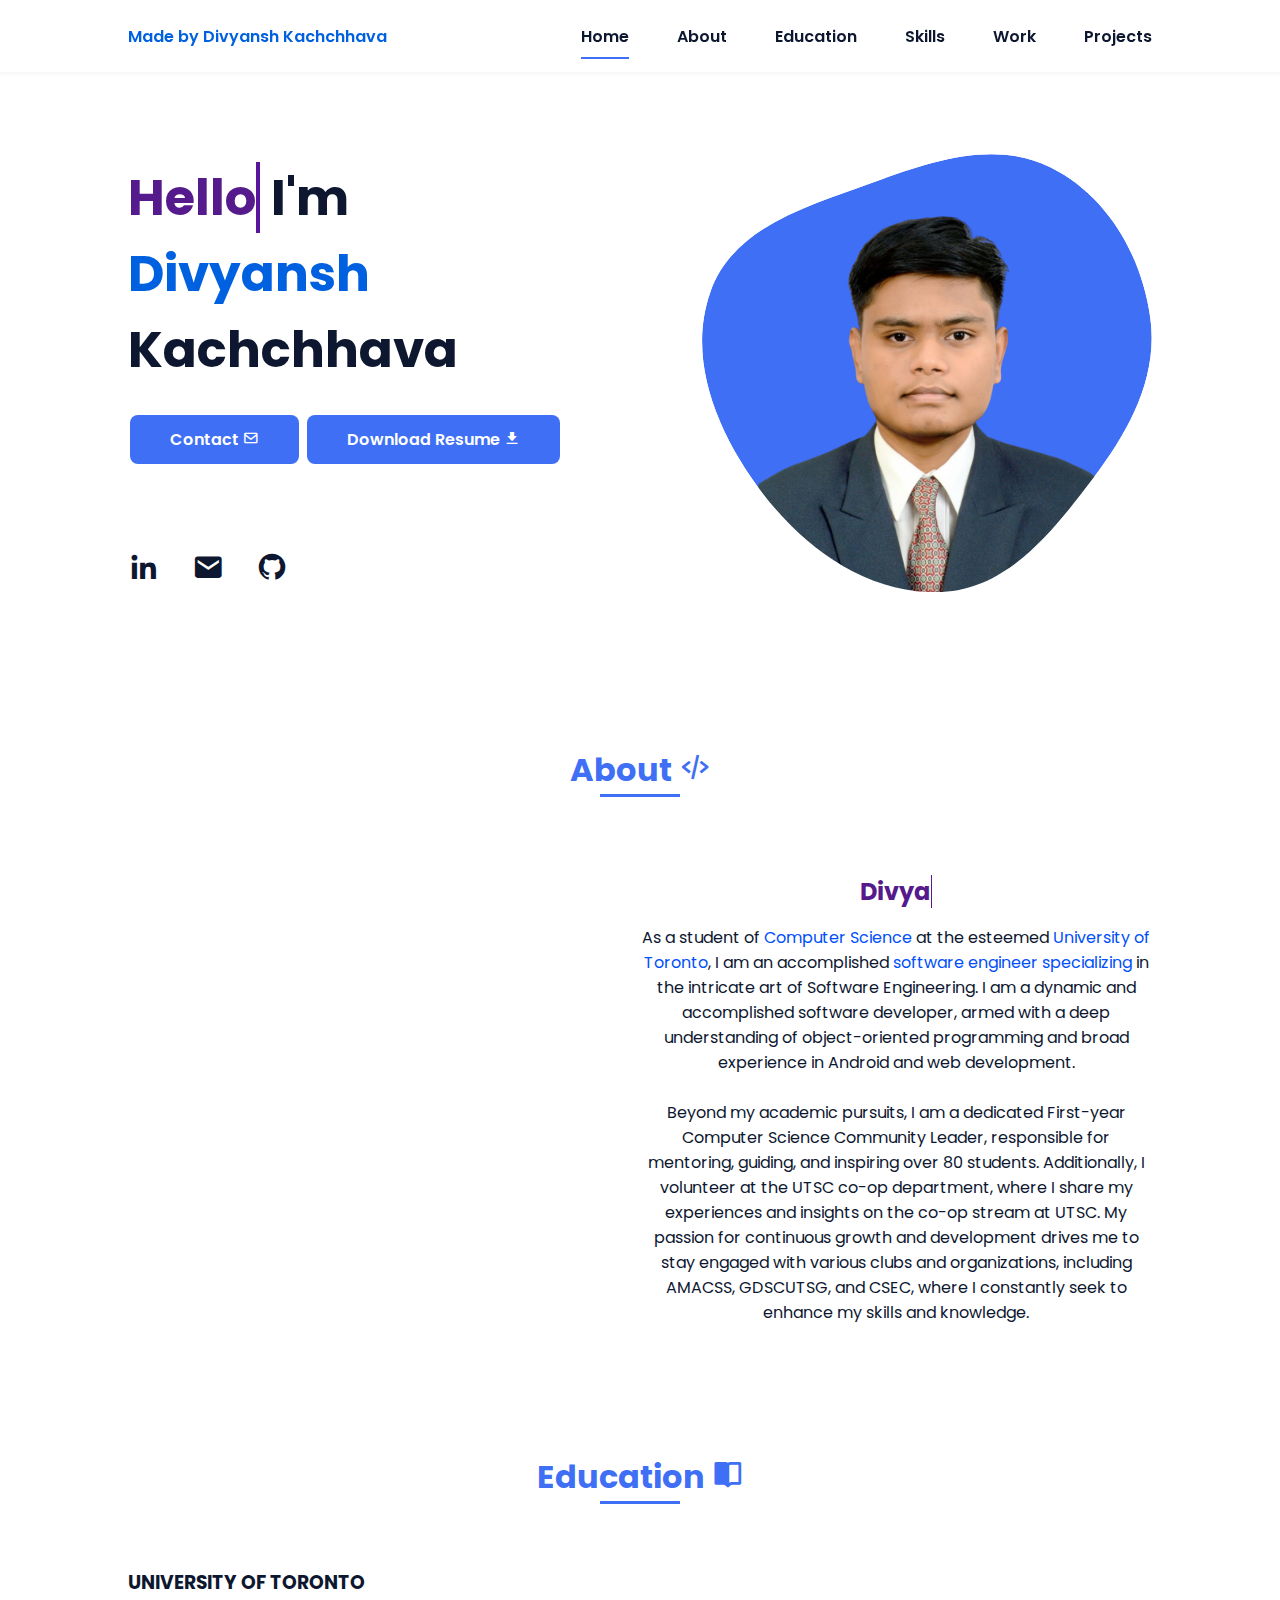
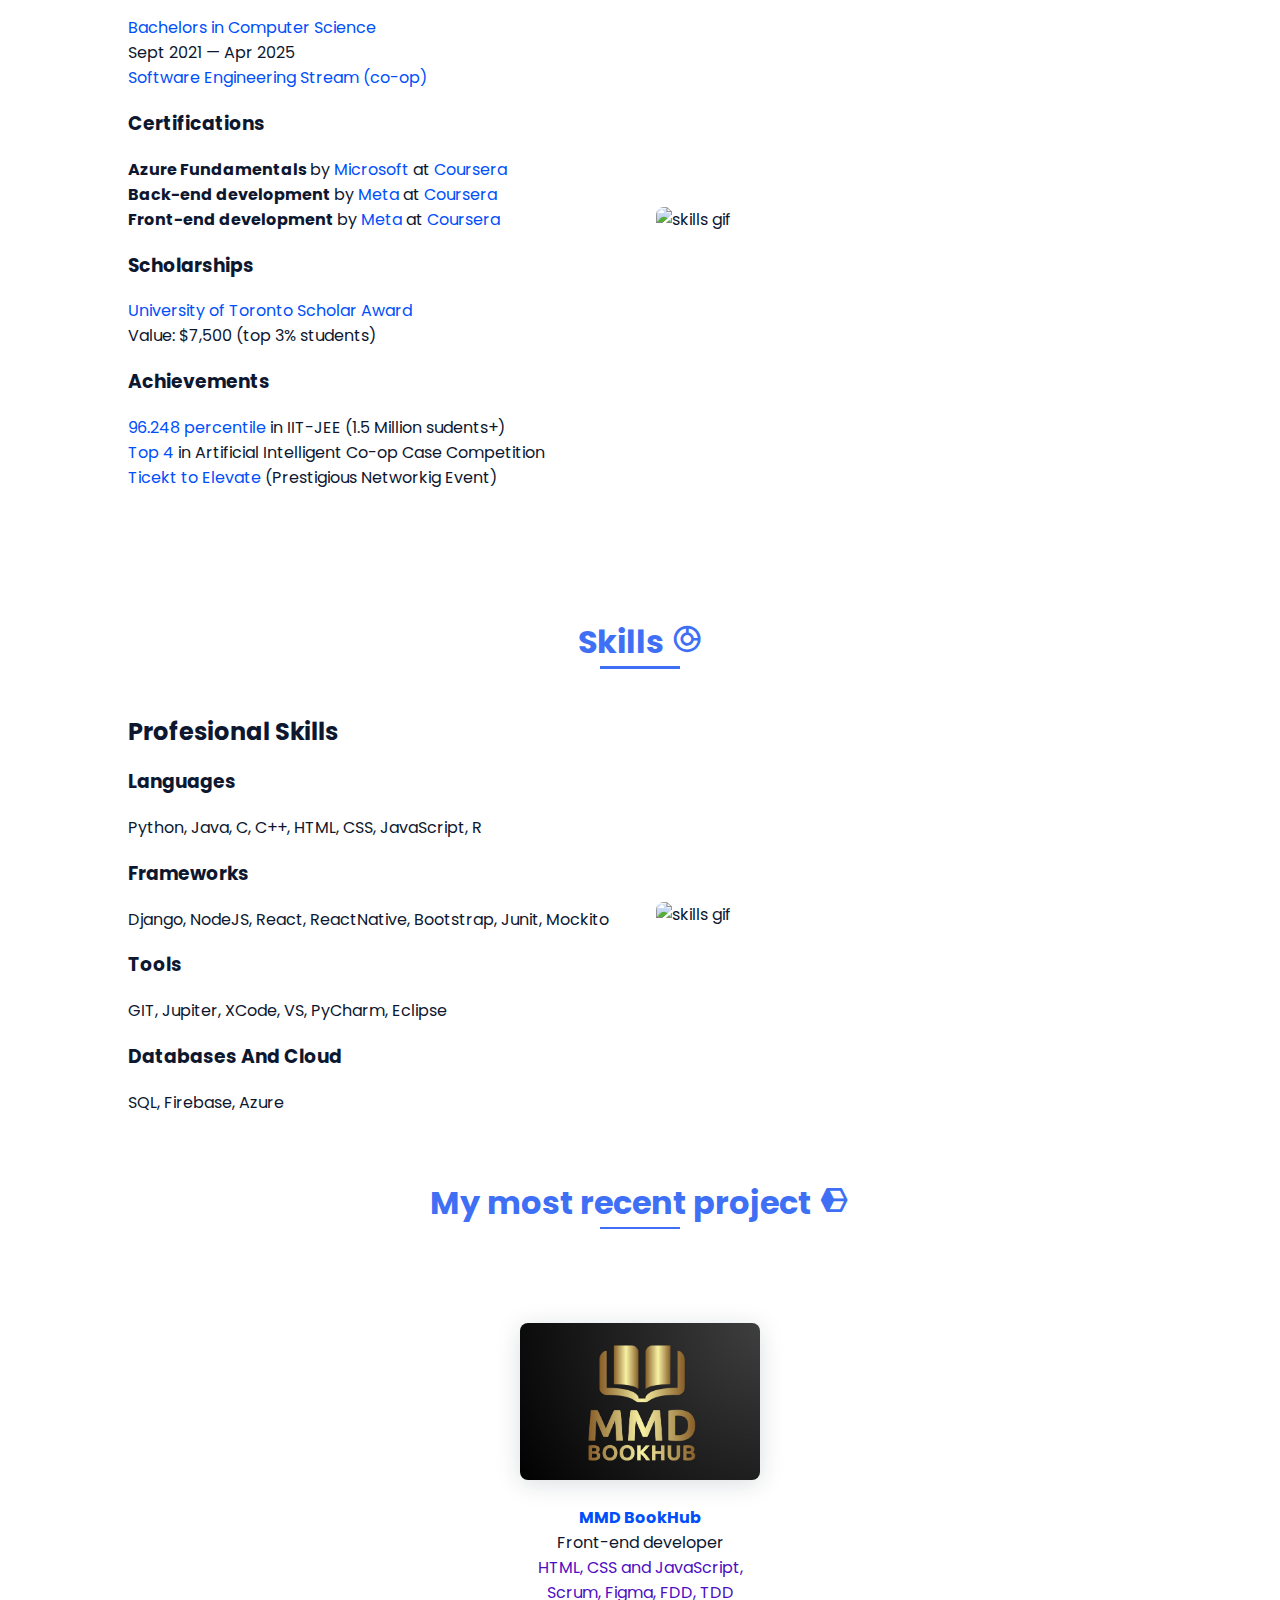
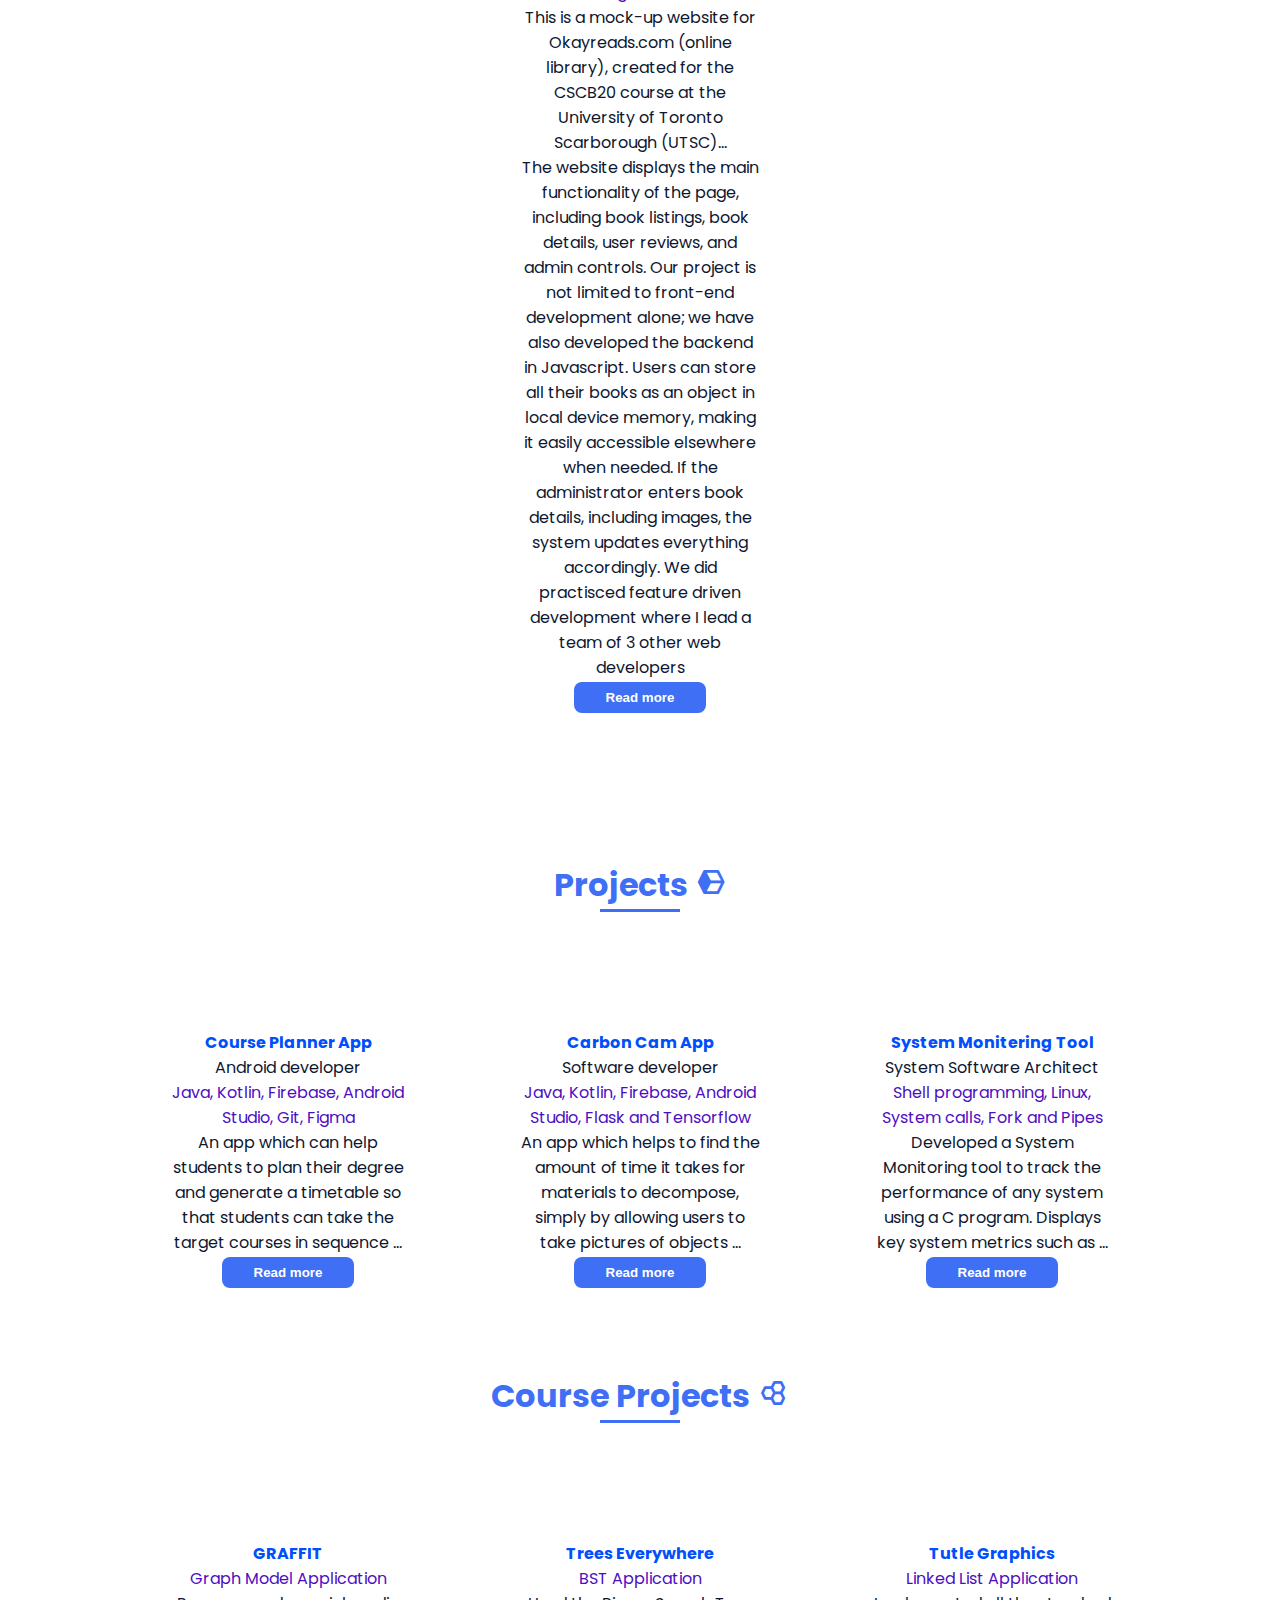
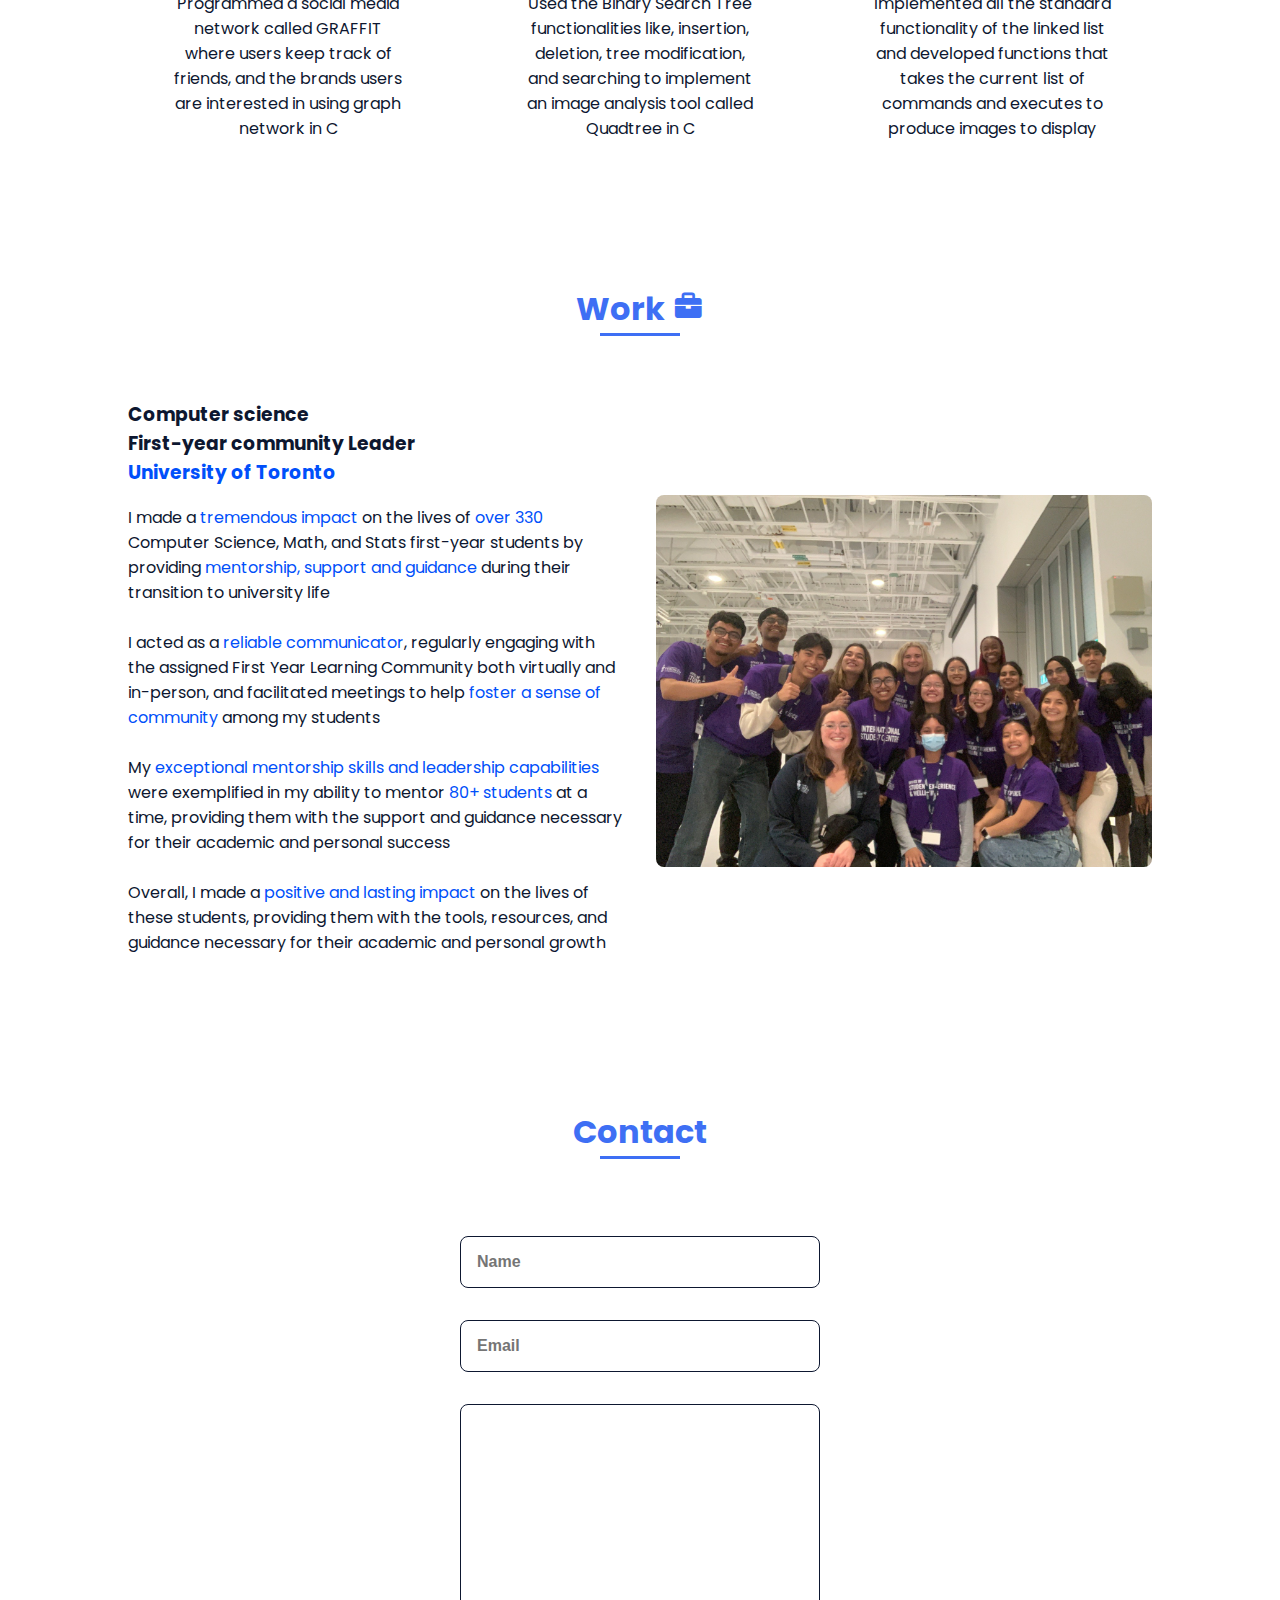
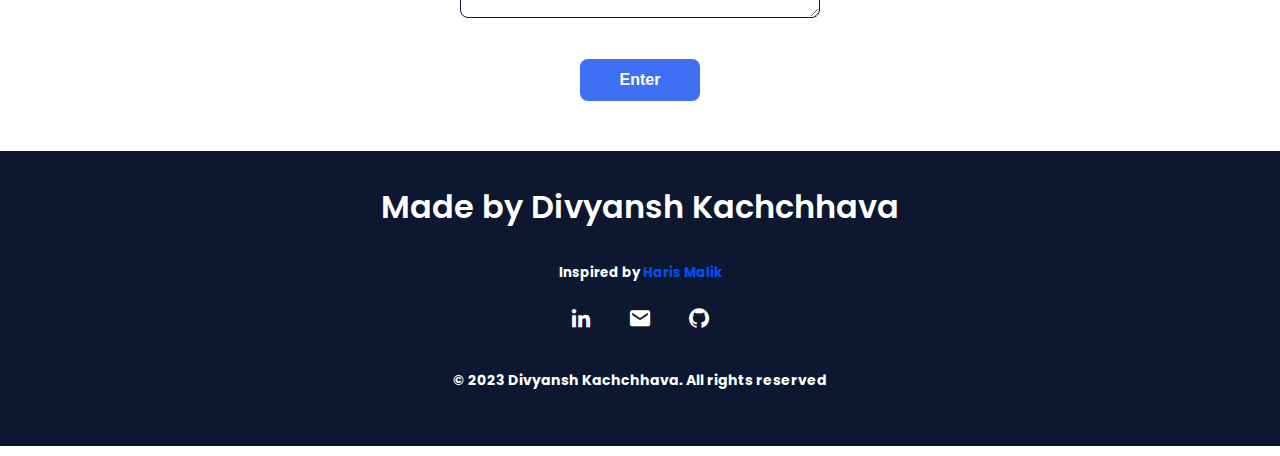
==== commit f31b110b: "Update index.html" ====
--- a/index.html
+++ b/index.html
@@ -109,7 +109,7 @@
 
                 <div class="about__container bd-grid">
                     <div class="about__img">
-                        <img src="assets/img/profile_backgorund.jpg" alt="" class="img_new">
+                        <img src="assets/img/profoic.jpg" alt="" class="img_new">
                     </div>
                     
                     <div>
@@ -117,8 +117,8 @@
                             <h2 class="about__subtitle"><a href="" class="typewrite" data-period="500" data-type='["Divyansh Kachchhava"]'>    
                         <span class="wrap"></span>
                           </a><br></h2>
-                        <p class="about__text">As a student of <span class="col">Computer Science </span> at the esteemed <span class="col">University of Toronto</span>, I am an accomplished <span class="col">software engineer specializing</span> in the intricate art of Software Engineering. I am a dynamic and accomplished software developer, armed with a deep understanding of object-oriented programming and broad experience in Android and web development.<br><br> My relentless pursuit of new knowledge and projects has earned me a reputation as a versatile and industrious individual. My hobbies, including skiing, ice-skating, and air-rifle shooting, showcase my versatility and leadership potential. I am destined for greatness in the realm of technology.
-                            <!-- Click here to contact me using my contact form. -->
+                        <p class="about__text">As a student of <span class="col">Computer Science </span> at the esteemed <span class="col">University of Toronto</span>, I am an accomplished <span class="col">software engineer specializing</span> in the intricate art of Software Engineering. I am a dynamic and accomplished software developer, armed with a deep understanding of object-oriented programming and broad experience in Android and web development.<br>
+                            <br>Beyond my academic pursuits, I am a dedicated First-year Computer Science Community Leader, responsible for mentoring, guiding, and inspiring over 80 students. Additionally, I volunteer at the UTSC co-op department, where I share my experiences and insights on the co-op stream at UTSC. My passion for continuous growth and development drives me to stay engaged with various clubs and organizations, including AMACSS, GDSCUTSG, and CSEC, where I constantly seek to enhance my skills and knowledge.<!-- Click here to contact me using my contact form. -->
                             </p>           
                     </div>                                   
                 </div>
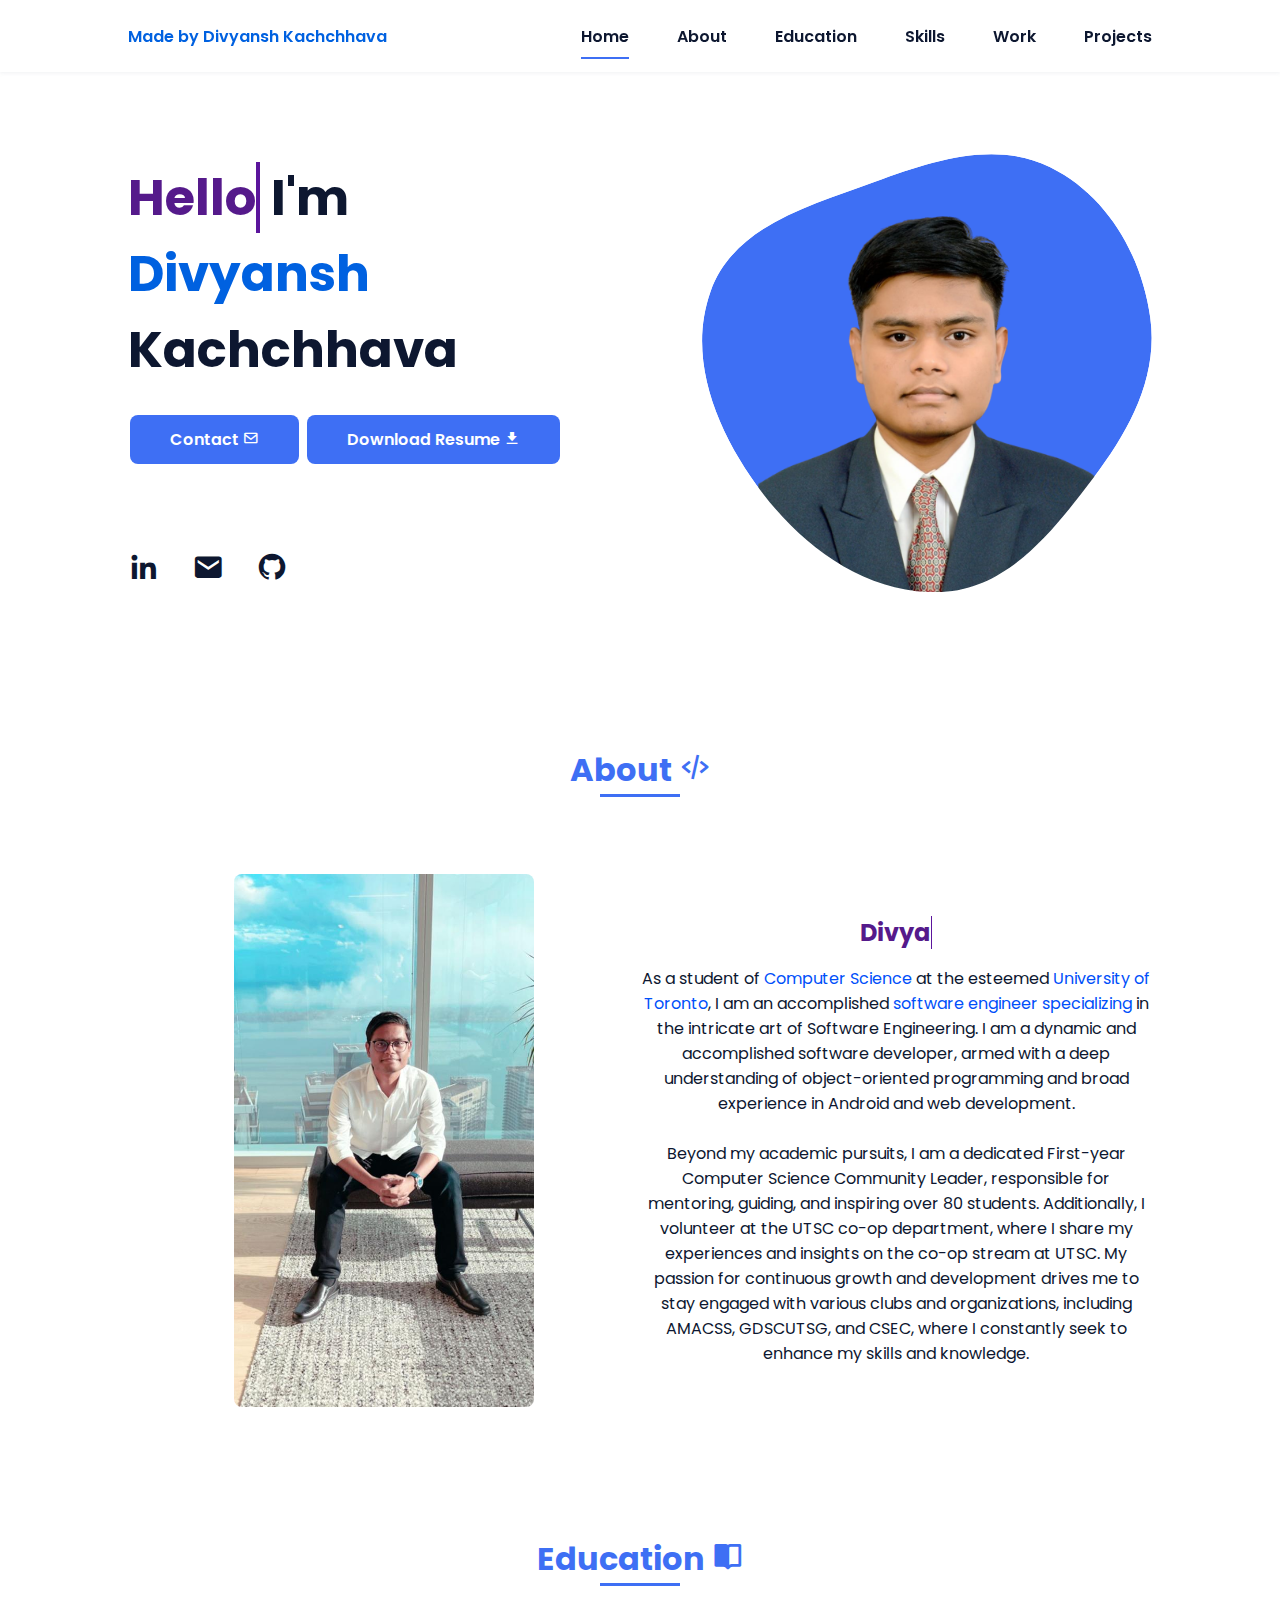
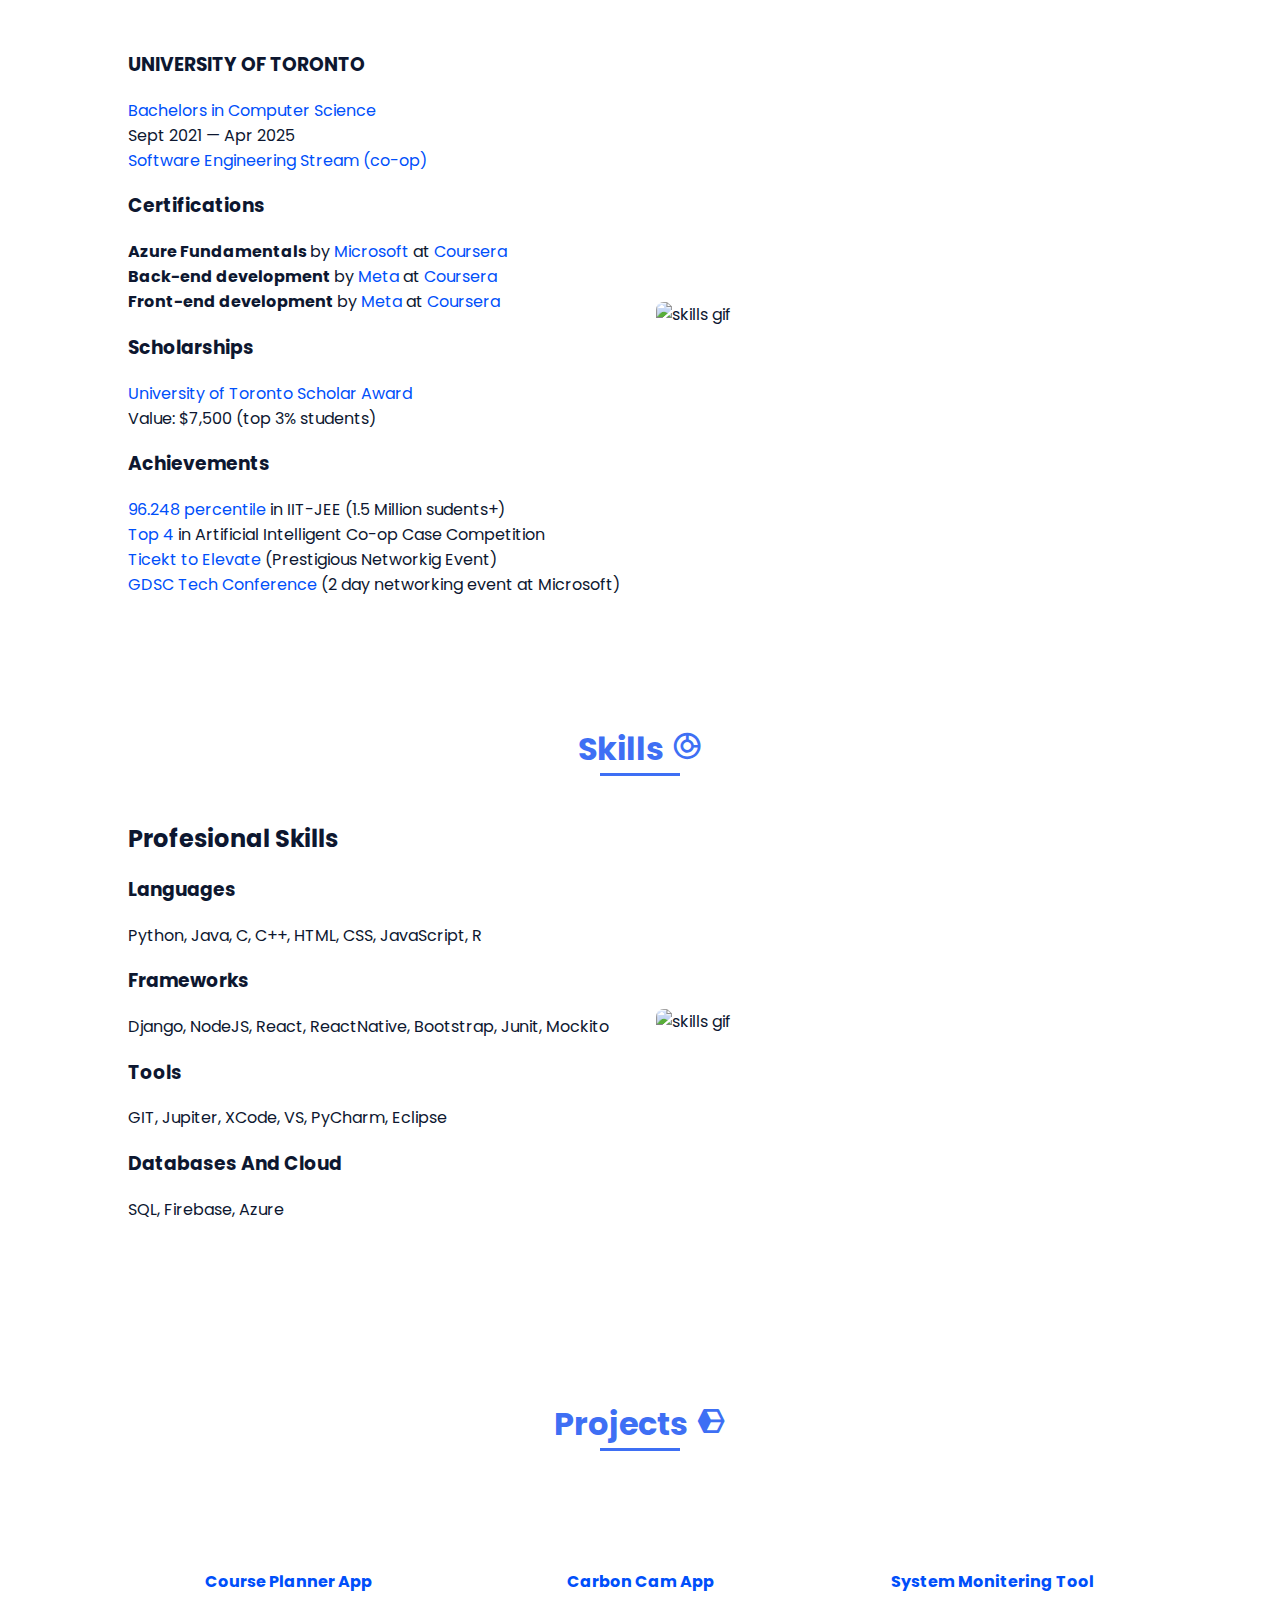
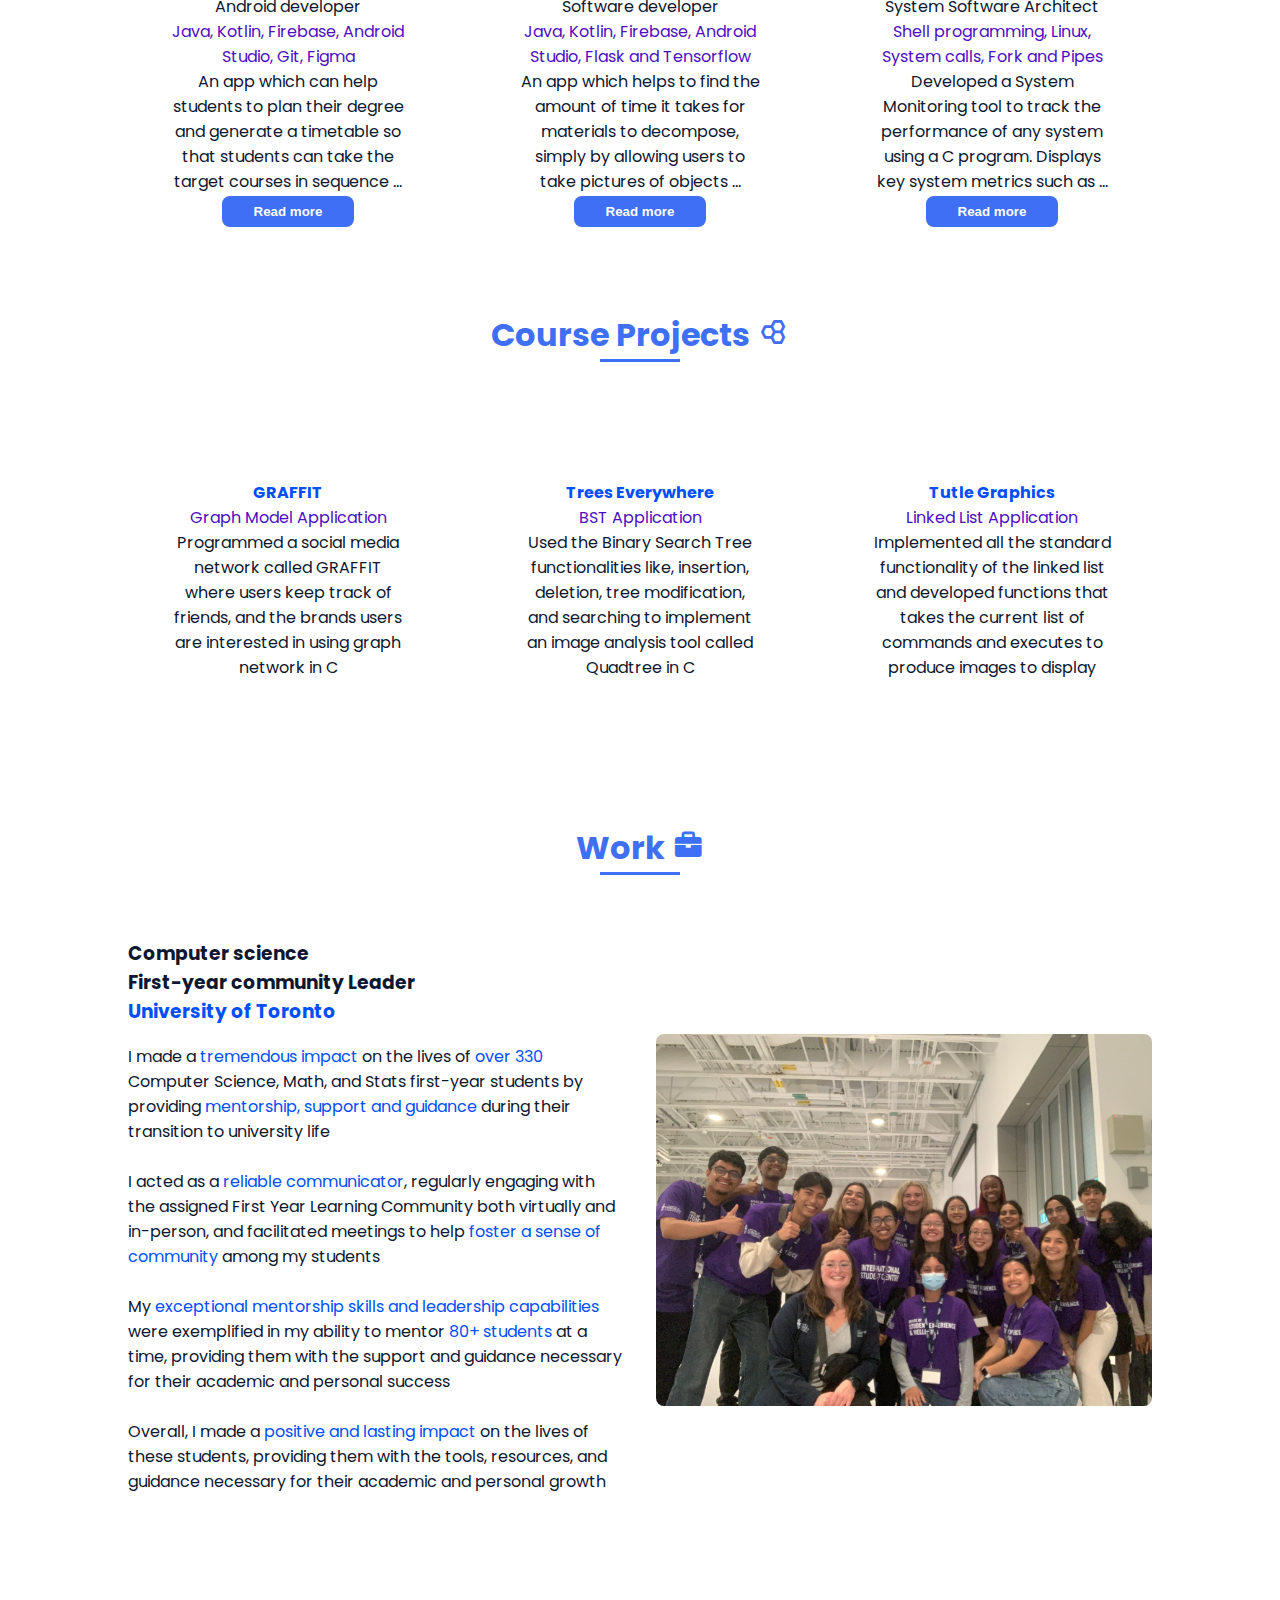
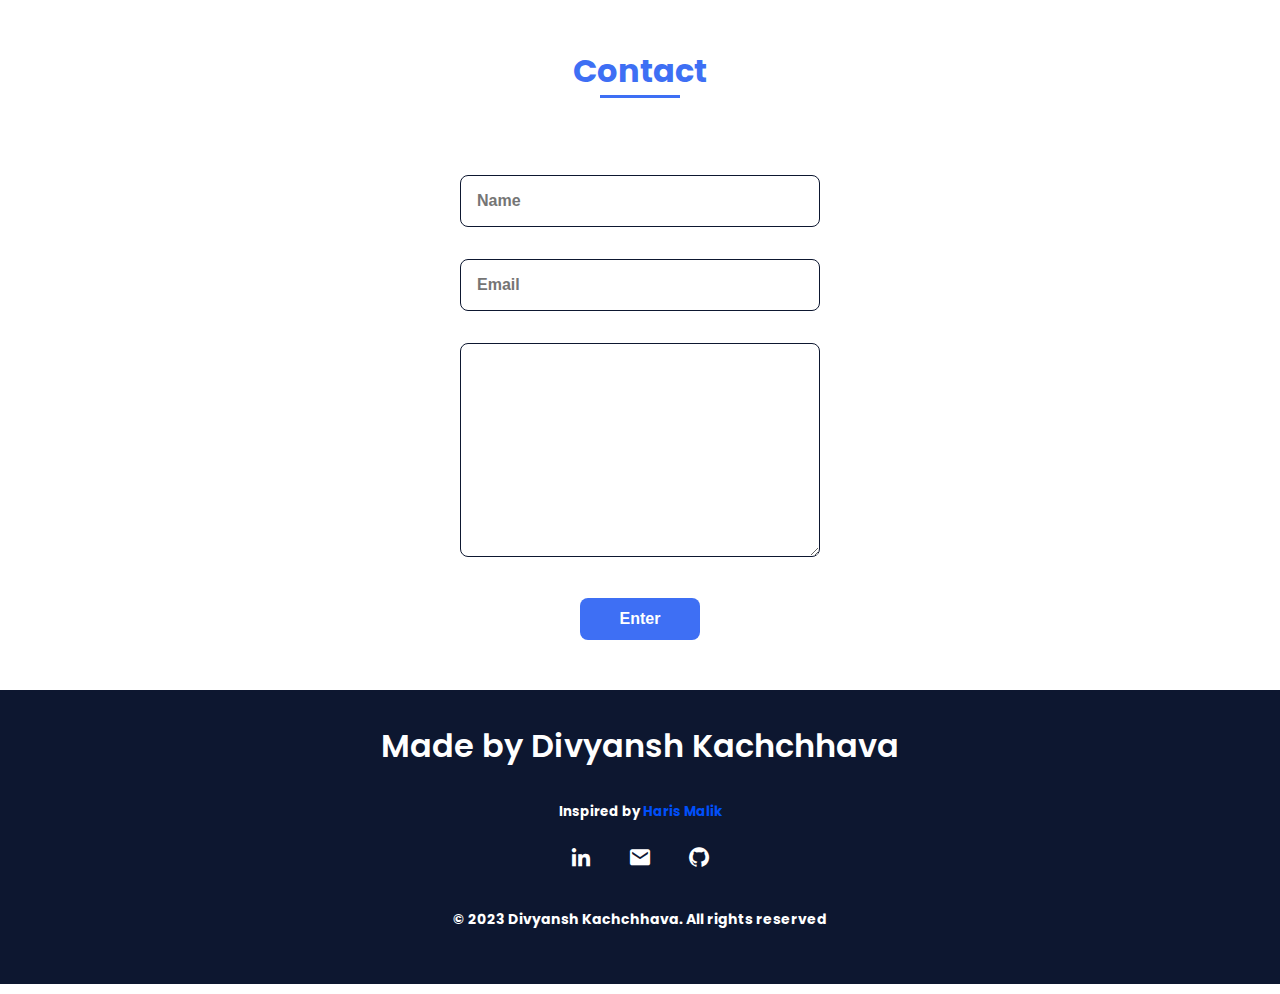
==== commit 7ab99432: "Update index.html" ====
--- a/index.html
+++ b/index.html
@@ -166,7 +166,8 @@
                             <h3>Achievements</h3>
                             <span class="col">96.248 percentile</span> in IIT-JEE (1.5 Million sudents+)<br>
                             <span class="col">Top 4</span> in Artificial Intelligent Co-op Case Competition<br>
-                            <span class="col">Ticekt to Elevate</span> (Prestigious Networkig Event)
+                            <span class="col">Ticekt to Elevate</span> (Prestigious Networkig Event)<br>
+                            <span class="col">GDSC Tech Conference</span> (2 day networking event at Microsoft)
                         </div>
                 </div>
                 <div>              
@@ -262,14 +263,14 @@
             </section>
 
             <!--===== WORK =====-->
-            <h2 class="section-title">My most recent project <i class='bx bxs-cube-alt' ></i></h2>
-            
+            <!-- <h2 class="section-title">My most recent project <i class='bx bxs-cube-alt' ></i></h2> -->
+<!--             
             <div class="work__container bd-grid">
-                <figure>
+                <figure> -->
   
 
                     <!-- <figcaption> Your text </figcaption> -->
-                  </figure>
+                  <!-- </figure>
                   <figure>
                     <a href="https://github.com/Divyanshuoft/Divyanshuoft.github.io">
                         <img src="PHOTO-2023-03-17-20-06-33.jpg" alt="" class="work__img"></a>
@@ -280,11 +281,10 @@
                         <br><span class="col2">HTML, CSS and JavaScript, Scrum, Figma, FDD, TDD</span>
                         <p>This is a mock-up website for Okayreads.com (online library), created for the CSCB20 course at the University of Toronto Scarborough (UTSC)<span id="dots4">...</span><span id="more4"><br>The website displays the main functionality of the page, including book listings, book details, user reviews, and admin controls.
                              Our project is not limited to front-end development alone; we have also developed the backend in Javascript. Users can store all their books as an object in local device memory, making it easily accessible elsewhere when needed. If the administrator enters book details, including images, the system updates everything accordingly. We did practisced feature driven development where I lead a team of 3 other web developers</span></p>
-                            
-                                                                        <button onclick="myFunction4()" class = "b" id="myBtn4">Read more</button>
+                            <button onclick="myFunction4()" class = "b" id="myBtn4">Read more</button>
                     </figcaption>
                   </figure>
-            </div>
+            </div> -->
             <br><Br>
                         <!--===== WORK =====-->
                         <section class="work section" id="Projects">
